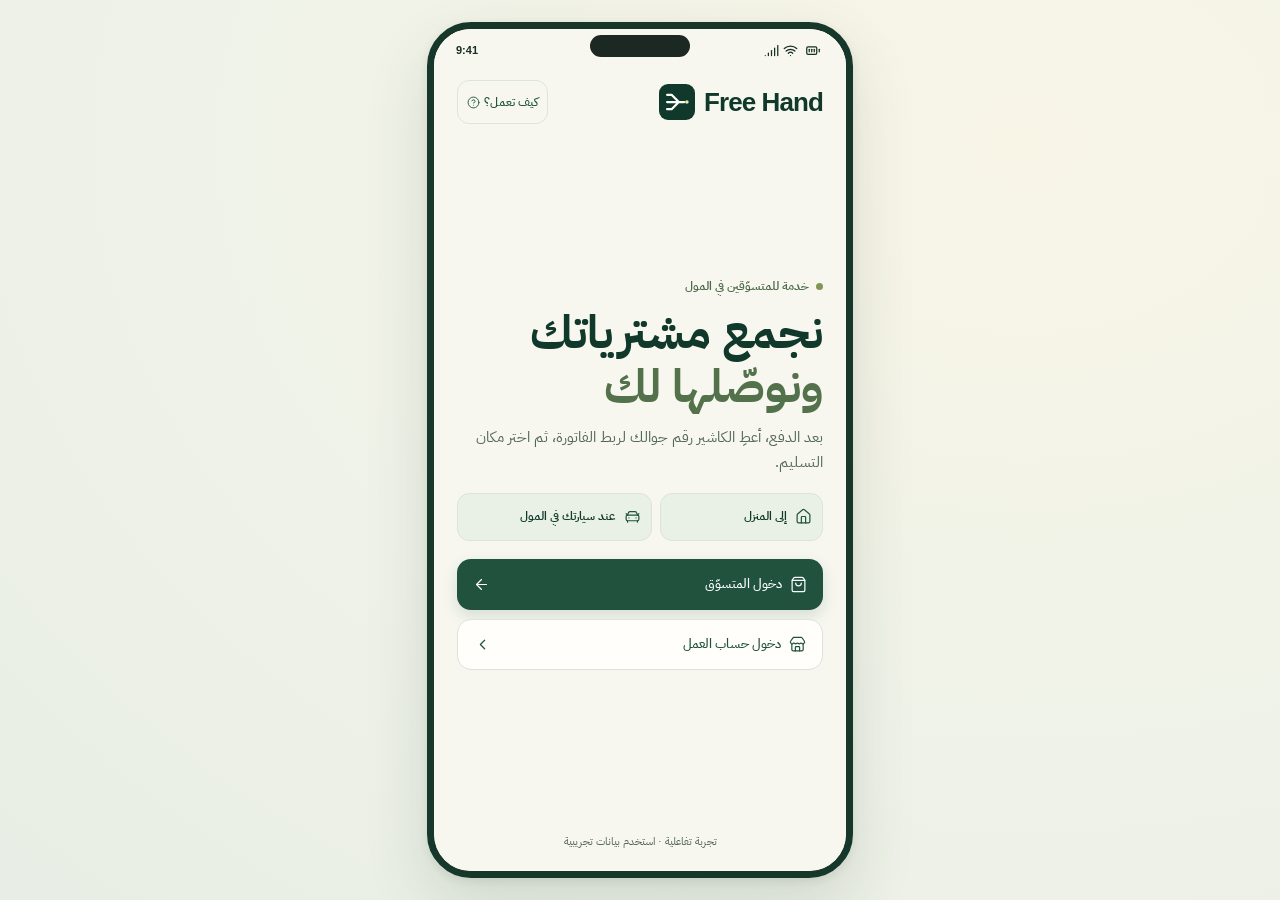
==== index.html @ fa1dd1f8 "Baseline: prototype as received" ====
<!doctype html>
<html lang="ar" dir="rtl">
<head>
<meta charset="utf-8"><meta name="viewport" content="width=device-width,initial-scale=1,viewport-fit=cover">
<meta name="theme-color" content="#123d30"><meta name="description" content="تسوّق من المتاجر المشاركة واجمع مشترياتك في طلب واحد إلى منزلك أو موقف سيارتك.">
<title>Free Hand | جمع وتوصيل مشتريات المول</title>
<link rel="icon" type="image/svg+xml" href="assets/free-hand-signature.svg">
<link rel="stylesheet" href="fonts.css"><link rel="stylesheet" href="app.css"><link rel="stylesheet" href="unified.css"><link rel="stylesheet" href="visit.css?v=original-phone-1">
<link rel="stylesheet" href="assets/leaflet.css"><link rel="stylesheet" href="location.css?v=original-phone-1"><link rel="stylesheet" href="saved-places.css?v=checkout"><link rel="stylesheet" href="design.css?v=clean"></head>
<body class="unified-app">
<div id="studio">
  <header class="studio-header"><a class="studio-brand" href="#" aria-label="Free Hand"><span class="brand-symbol"><i data-lucide="shopping-bag"></i></span><strong dir="ltr">freehand</strong></a><div class="studio-heading"><span class="studio-kicker">PRODUCT EXPERIENCE / 01</span><h1>تطبيق يبدأ معك، من أول خطوة.</h1></div><span class="studio-demo"><span></span> نموذج تفاعلي للعرض فقط</span><button id="map-toggle" class="studio-icon" aria-label="فتح خريطة الصفحات"><i data-lucide="panel-right"></i></button></header>
  <div class="studio-layout">
    <aside id="journey-panel"><div class="panel-title"><span>خريطة التجربة</span><span id="screen-count"></span></div><label class="studio-label" for="role-picker">الواجهة</label><select id="role-picker"><option value="customer">تطبيق العميل</option><option value="merchant">بوابة المتجر</option><option value="operations">تطبيق العمليات</option><option value="delivery">شريك التوصيل</option><option value="mall">إدارة المول</option><option value="admin">إدارة Free Hand</option></select><div id="screen-tree"></div><div class="panel-bottom"><button id="restart-demo"><i data-lucide="rotate-ccw"></i> إعادة الرحلة من البداية</button><p>البيانات والأسعار افتراضية. لا تُرسل رسائل أو تُحصّل مبالغ فعلية.</p></div></aside>
    <section class="prototype-stage" aria-label="معاينة التطبيق"><div class="stage-toolbar"><div class="view-switch"><button data-view="phone" aria-pressed="true"><i data-lucide="smartphone"></i> جوال</button><button data-view="web" aria-pressed="false"><i data-lucide="monitor"></i> شاشة واسعة</button></div><div class="stage-buttons"><button id="presentation-toggle" aria-label="توسيع العرض"><i data-lucide="maximize-2"></i></button><button id="stage-options" aria-label="خيارات العرض"><i data-lucide="sliders-horizontal"></i></button></div></div>
      <div id="device" data-view="phone"><div class="device-notch" aria-hidden="true"></div><div id="phone-app"><div id="system-bar"><span dir="ltr">9:41</span><div><i data-lucide="signal"></i><i data-lucide="wifi"></i><i data-lucide="battery-full"></i></div></div><div id="app-header"></div><main id="app-screen"></main><div id="app-cta"></div><nav id="app-nav" aria-label="تنقل التطبيق"></nav><div id="app-overlay" hidden></div><div id="app-toast" role="status" aria-live="polite" hidden></div></div></div>
      <div class="stage-caption"><span id="current-screen-label">شاشة الافتتاح</span><span id="current-screen-id" dir="ltr">LAUNCH</span></div>
    </section>
    <aside id="context-panel"><div class="context-title">مسار العرض</div><h2 id="context-heading">من فتح التطبيق<br>إلى أول طلب.</h2><p id="context-description">تجربة متصلة يمكنك استعراضها خطوة بخطوة، أو القفز لأي شاشة من خريطة الصفحات.</p><div class="context-actions"><button id="walkthrough-start"><i data-lucide="play"></i><span>ابدأ من فتح التطبيق</span><i data-lucide="arrow-left"></i></button><button id="sample-shopping"><i data-lucide="shopping-bag"></i><span>جرّب جلسة فيها مشتريات</span><i data-lucide="arrow-left"></i></button><button id="sample-order"><i data-lucide="route"></i><span>جرّب طلبًا قيد التنفيذ</span><i data-lucide="arrow-left"></i></button></div><div class="context-note"><i data-lucide="mouse-pointer-2"></i><p>الأزرار والحقول والقوائم قابلة للتجربة. أدوات التحكم هنا خارج واجهة التطبيق.</p></div><div class="demo-shortcuts"><span>للتجربة</span><p dir="ltr">0500000000</p><p>رمز التحقق والاستلام: <b dir="ltr">1234</b></p></div><label class="studio-label" for="scenario-picker">استعراض حالة</label><select id="scenario-picker"><option value="normal">الحالة المعتادة</option><option value="empty">مشتريات فارغة</option><option value="pending">فاتورة قيد التحقق</option><option value="payment-failed">فشل الدفع</option><option value="collecting">جارٍ الجمع</option><option value="ready">جاهز للاستلام</option><option value="delivered">تم التسليم</option></select><div id="branch-control" hidden><label class="studio-label" for="branch-picker">حساب الفرع في العرض</label><select id="branch-picker"><option value="linen">لين للأزياء</option><option value="step">خطوة للأحذية</option><option value="home">دار المنزل</option></select></div></aside>
  </div>
  <footer class="studio-footer"><span>FREE HAND / EXPERIENCE PROTOTYPE</span><span>تصميم تصوري · نوفمبر 2026</span></footer>
</div>
<script src="assets/lucide.min.js"></script><script src="app.js"></script><script src="customer.js"></script><script src="partners.js"></script><script src="enterprise.js"></script><script src="studio.js"></script><script src="unified.js"></script><script src="access.js?v=refined"></script><script src="journey.js"></script><script src="visit.js?v=demo-invoices"></script><script src="visit-work.js?v=checkout"></script><script src="mall-joining.js?v=mobile"></script><script src="assets/leaflet.js"></script><script src="address-location.js?v=saved-places-1"></script><script src="saved-places.js?v=checkout-2"></script>
<script src="design.js?v=payment"></script>
</body></html>
---- fonts.css ----
@font-face {
  font-family: 'IBM Plex Sans Arabic';
  font-style: normal;
  font-weight: 400;
  font-display: swap;
  src: url(assets/arabic-1.ttf) format('truetype');
}
@font-face {
  font-family: 'IBM Plex Sans Arabic';
  font-style: normal;
  font-weight: 500;
  font-display: swap;
  src: url(assets/arabic-2.ttf) format('truetype');
}
@font-face {
  font-family: 'IBM Plex Sans Arabic';
  font-style: normal;
  font-weight: 600;
  font-display: swap;
  src: url(assets/arabic-3.ttf) format('truetype');
}
@font-face {
  font-family: 'IBM Plex Sans Arabic';
  font-style: normal;
  font-weight: 700;
  font-display: swap;
  src: url(assets/arabic-4.ttf) format('truetype');
}
---- app.css ----
:root{color-scheme:light;--ink:#172e25;--green:#174b38;--deep:#103a2d;--lime:#deec99;--mint:#edf3ea;--paper:#fff;--canvas:#f7f7f2;--muted:#7a857d;--line:#e8ebe3;--red:#b04d45;--amber:#8c6b20;--shadow:0 26px 90px #152b2220;--font:"IBM Plex Sans Arabic","Segoe UI",Tahoma,sans-serif}
*{box-sizing:border-box}body{margin:0;background:#f0f2ec;color:var(--ink);font:14px/1.7 var(--font)}button,input,select,textarea{font:inherit}button,a,input,select,textarea{-webkit-tap-highlight-color:transparent}button{cursor:pointer}button:disabled{cursor:not-allowed;opacity:.42}button,a{touch-action:manipulation}button:focus-visible,a:focus-visible,input:focus-visible,select:focus-visible,textarea:focus-visible{outline:3px solid #98b57a;outline-offset:3px}button{border:0}a{color:inherit;text-decoration:none}svg{width:20px;height:20px;stroke-width:1.7;flex-shrink:0}h1,h2,h3,h4,p{margin:0}input,select,textarea{min-width:0;max-width:100%}[hidden]{display:none!important}
.studio-header{height:92px;display:flex;align-items:center;gap:30px;max-width:1580px;margin:auto;padding:0 36px;border-bottom:1px solid #dce3d7}.studio-brand{display:flex;align-items:center;gap:10px;direction:ltr}.studio-brand strong{font:700 25px/1 Arial,sans-serif;letter-spacing:-1px}.studio-brand strong>span{font-size:10px;vertical-align:top;margin-left:2px}.brand-symbol{display:flex;align-items:center;justify-content:center;width:35px;height:38px;border-radius:11px;background:var(--green);color:#fff}.brand-symbol svg{width:22px;height:22px}.studio-heading{border-right:1px solid #d1dbce;padding-right:25px}.studio-kicker{font:10px/1.4 Arial,sans-serif;letter-spacing:2px;color:#788576}.studio-heading h1{font-size:15px;font-weight:500;margin-top:5px}.studio-demo{margin-right:auto;font-size:11px;display:flex;align-items:center;gap:7px;color:#657361;white-space:nowrap}.studio-demo>span{width:6px;height:6px;background:#4d7d4d;border-radius:50%}.studio-icon{display:none;background:transparent;color:var(--ink)}
.studio-layout{max-width:1580px;margin:auto;display:grid;grid-template-columns:248px minmax(430px,1fr) 254px;gap:25px;padding:27px 34px 15px;align-items:start}.studio-layout>aside{min-width:0}.panel-title{display:flex;justify-content:space-between;font-size:14px;font-weight:600;margin-bottom:22px}.panel-title span+span{font-size:11px;color:#7b8979;font-weight:400}.studio-label{display:block;font-size:11px;color:#778472;margin:16px 0 7px}.studio-layout select{width:100%;background:#ffffffb3;border:1px solid #d7dfd2;min-height:43px;border-radius:11px;color:var(--ink);padding:9px 11px;font-size:12px}.tree-group{margin-top:20px}.tree-group h3{font-size:10px;font-weight:500;color:#87927e;margin:0 0 6px;padding:0 8px}.tree-group>button{width:100%;display:flex;align-items:center;text-align:right;gap:9px;min-height:35px;padding:7px 10px;background:transparent;color:#65745e;border-radius:8px;font-size:11px;margin-bottom:2px}.tree-group>button .tree-dot{width:5px;height:5px;background:#bdc9b6;border-radius:50%;flex-shrink:0}.tree-group>button[aria-current=page]{background:#fff;color:var(--green);box-shadow:0 2px 7px #1e3d1b06;font-weight:600}.tree-group>button[aria-current=page] .tree-dot{background:var(--green)}.tree-group>button>span:last-child{margin-right:auto;font:9px/1 Arial,sans-serif;direction:ltr;color:#9aa690}.panel-bottom{border-top:1px solid #dce3d7;padding-top:16px;margin-top:24px}.panel-bottom button{display:flex;gap:8px;align-items:center;color:var(--green);background:transparent;font-size:11px;padding:8px 0}.panel-bottom button svg{width:15px;height:15px}.panel-bottom p{font-size:10px;color:#88927f;line-height:1.9;margin-top:10px}
.tree-group{border-bottom:1px solid #dfe5d8;padding-bottom:11px;margin-top:13px}.tree-group summary{list-style:none;display:flex;align-items:center;justify-content:space-between;font-size:10px;font-weight:500;color:#819071;padding:5px 8px 10px;cursor:pointer}.tree-group summary::-webkit-details-marker{display:none}.tree-group summary svg{width:12px;height:12px;transition:transform .15s}.tree-group[open] summary svg{transform:rotate(180deg)}#screen-tree{max-height:calc(100dvh -370px);overflow-y:auto;scrollbar-width:thin;padding-left:6px}
.prototype-stage{min-width:0;display:flex;flex-direction:column;align-items:center;padding:0 10px 22px;position:sticky;top:16px}.stage-toolbar{display:flex;align-items:center;justify-content:space-between;width:min(430px,100%);gap:10px;margin-bottom:20px}.view-switch{display:flex;gap:3px;background:#e5eadd;padding:4px;border-radius:11px}.view-switch button{display:flex;align-items:center;gap:6px;background:transparent;border-radius:8px;padding:6px 11px;font-size:10px;color:#71826a;min-height:30px}.view-switch button[aria-pressed=true]{background:#fff;color:var(--green);box-shadow:0 1px 5px #17372108}.view-switch svg{width:14px;height:14px}.stage-buttons{display:flex;gap:5px}.stage-buttons button{background:transparent;color:#778572;width:30px;height:32px;display:flex;align-items:center;justify-content:center;border-radius:8px}.stage-buttons button:hover{background:#e4e9de}.stage-buttons svg{width:17px;height:17px}
#device{width:390px;height:824px;border:7px solid #1c2922;border-radius:46px;box-shadow:var(--shadow),inset 0 0 0 1px #5d665c;position:relative;background:var(--canvas);padding:0;overflow:hidden;flex-shrink:0;isolation:isolate}.device-notch{position:absolute;z-index:30;top:7px;left:50%;transform:translateX(-50%);width:105px;height:24px;background:#1c2922;border-radius:18px;pointer-events:none}#phone-app{height:100%;display:flex;flex-direction:column;position:relative;overflow:hidden;border-radius:37px;background:var(--canvas)}#system-bar{height:43px;min-height:43px;display:flex;align-items:center;justify-content:space-between;padding:8px 22px 0;direction:ltr;font:600 12px/1 Arial,sans-serif;background:var(--canvas);color:var(--ink);z-index:11}#system-bar>div{display:flex;align-items:center;gap:4px}#system-bar svg{width:15px;height:15px;stroke-width:2}#system-bar svg:last-child{width:22px}
#app-header{flex-shrink:0}#app-screen{flex:1;min-height:0;overflow-y:auto;overflow-x:hidden;overscroll-behavior:contain;scrollbar-width:none;position:relative}#app-screen::-webkit-scrollbar{display:none}#app-screen.animating{animation:screen-enter .2s ease-out}#app-cta{flex-shrink:0;padding:14px 21px 18px;background:var(--canvas);border-top:1px solid transparent}#app-cta:empty{display:none}#app-nav{flex-shrink:0;display:grid;grid-template-columns:repeat(var(--tabs,4),minmax(0,1fr));gap:0;background:var(--paper);border-top:1px solid var(--line);padding:8px 8px 15px;z-index:8}#app-nav:empty{display:none}#app-nav button{background:transparent;display:flex;flex-direction:column;align-items:center;gap:4px;font-size:9px;line-height:1.5;color:#8d978e;padding:6px 2px;min-height:46px;position:relative}#app-nav svg{width:21px;height:21px}#app-nav button[aria-current=page]{color:var(--green);font-weight:600}#app-nav button[aria-current=page]:before{content:"";width:29px;height:3px;position:absolute;top:-8px;background:var(--green);border-radius:0 0 4px 4px}
.stage-caption{width:min(390px,100%);display:flex;justify-content:space-between;color:#7a8870;font-size:10px;margin-top:17px;gap:12px}.stage-caption span:last-child{font:9px/1.6 Arial,sans-serif;letter-spacing:1px;color:#96a18b}.context-title{font-size:10px;color:#7f8d74;letter-spacing:.5px;margin:8px 0 14px}.context-title:before{content:"";display:inline-block;width:6px;height:6px;border-radius:50%;background:#95aa70;margin-left:7px}#context-panel h2{font-size:27px;line-height:1.7;font-weight:500;letter-spacing:-.5px}#context-panel>p{font-size:11px;color:#7d8875;line-height:2.1;margin-top:12px}.context-actions{display:flex;flex-direction:column;gap:8px;margin-top:27px}.context-actions button{background:#fff;border:1px solid #e1e6da;border-radius:12px;display:flex;align-items:center;gap:10px;text-align:right;padding:13px 12px;color:#4f6546;font-size:11px;min-height:50px}.context-actions svg{width:15px;height:15px}.context-actions span{flex:1}.context-actions svg:last-child{width:13px}.context-note{display:flex;gap:10px;color:#88957c;margin-top:24px;font-size:10px;line-height:1.9}.context-note svg{width:16px;height:16px;margin-top:3px}.demo-shortcuts{border-top:1px solid #dce3d7;border-bottom:1px solid #dce3d7;padding:16px 0;margin-top:21px;color:#87917e;font-size:10px}.demo-shortcuts>span{display:block;margin-bottom:5px}.demo-shortcuts>p[dir=ltr]{text-align:right;color:#5b6e50;letter-spacing:1px;font:12px/1.8 Arial,sans-serif}.demo-shortcuts b{font-weight:500;color:#5b6e50}.studio-footer{max-width:1580px;margin:8px auto 0;padding:15px 36px 22px;display:flex;justify-content:space-between;border-top:1px solid #dce3d7;color:#8b967f;font-size:9px}.studio-footer>span:first-child{font:9px/1.7 Arial,sans-serif;letter-spacing:2px}
/* App foundations */
.a-pad{padding:18px 21px 25px}.a-stack{display:flex;flex-direction:column;gap:15px}.a-row{display:flex;align-items:center;justify-content:space-between;gap:10px;flex-wrap:wrap}.a-inline{display:flex;align-items:center;gap:10px;min-width:0}.a-grow{flex:1;min-width:0}.a-muted{color:var(--muted);font-size:11px;line-height:1.9}.a-small{font-size:11px}.a-code{display:inline-block;direction:ltr;font:11px/1.8 Arial,sans-serif;letter-spacing:.5px;color:var(--muted)}.a-title{font-size:24px;line-height:1.6;font-weight:600;letter-spacing:-.6px}.a-sub{font-size:11px;line-height:2;color:var(--muted);margin-top:7px}.a-section{font-size:14px;font-weight:600;line-height:1.7}.a-sectionrow{display:flex;justify-content:space-between;align-items:center;gap:8px;margin:5px 0 12px}.a-link{background:transparent;color:var(--green);font-size:10px;font-weight:500;display:inline-flex;align-items:center;gap:4px;padding:5px 0}.a-link svg{width:13px;height:13px}.a-button{display:flex;justify-content:center;align-items:center;gap:8px;min-height:49px;border-radius:14px;padding:12px 16px;background:var(--green);color:#fff;font-size:12px;font-weight:500;width:100%;transition:background .15s}.a-button:hover:not(:disabled){background:#0f3b2a}.a-button.secondary{background:var(--paper);color:var(--green);border:1px solid #dce4d7}.a-button.ghost{background:transparent;color:var(--green);min-height:37px;padding:8px}.a-button.lime{background:var(--lime);color:var(--deep)}.a-button.dark{background:#18251e}.a-button.small{min-height:36px;padding:7px 12px;width:auto;font-size:10px;border-radius:9px}.a-button svg{width:17px;height:17px}.a-iconbtn{width:36px;height:36px;border-radius:11px;display:inline-flex;justify-content:center;align-items:center;background:var(--paper);border:1px solid var(--line);color:var(--ink);flex-shrink:0}.a-iconbtn svg{width:17px;height:17px}.a-iconbtn.clear{background:transparent;border-color:transparent}.a-pagehead{height:62px;padding:10px 17px;display:flex;align-items:center;justify-content:space-between;gap:10px;background:var(--canvas)}.a-pagehead h1{font-size:14px;font-weight:600}.a-pagehead>.a-spacer{width:36px}.a-card{background:var(--paper);border:1px solid var(--line);border-radius:17px;padding:16px;min-width:0}.a-card.soft{background:var(--mint);border-color:transparent}.a-card.dark{background:var(--deep);color:#fff;border-color:var(--deep)}.a-tag{font-size:9px;color:#4c7052;background:#edf4e9;border-radius:6px;display:inline-flex;align-items:center;gap:4px;padding:3px 7px;line-height:1.7}.a-tag.warn{background:#f7efdc;color:var(--amber)}.a-tag.red{background:#f9ebe8;color:var(--red)}.a-tag.neutral{background:#f0f2ed;color:#7a8575}.a-tag:before{content:"";width:4px;height:4px;background:currentColor;border-radius:50%;flex-shrink:0}.a-rule{height:1px;background:var(--line);border:0;margin:13px 0}.a-grid2{display:grid;grid-template-columns:repeat(2,minmax(0,1fr));gap:10px}.a-grid3{display:grid;grid-template-columns:repeat(3,minmax(0,1fr));gap:9px}.a-note{font-size:10px;line-height:1.9;background:var(--mint);color:#527047;display:flex;gap:8px;align-items:flex-start;border-radius:11px;padding:11px 12px}.a-note svg{width:15px;height:15px;margin-top:3px}.a-note.warn{color:var(--amber);background:#f8f1e2}.a-note.error{color:var(--red);background:#fbefec}.a-empty{text-align:center;padding:31px 15px;display:flex;flex-direction:column;align-items:center;gap:11px}.a-empty .empty-art{width:91px;height:91px;border-radius:32px;background:#eaf0e4;display:flex;align-items:center;justify-content:center;transform:rotate(-6deg);margin:9px 0 12px}.empty-art svg{width:39px;height:39px;color:#527348;transform:rotate(6deg);stroke-width:1.3}.a-empty h2{font-size:17px;font-weight:500}.a-empty p{font-size:11px;line-height:2;color:var(--muted);max-width:245px}.a-avatar{display:flex;align-items:center;justify-content:center;width:37px;height:37px;border-radius:13px;background:#e6ecde;color:#47613c;font-size:13px;flex-shrink:0}.store-logo{display:flex;align-items:center;justify-content:center;width:40px;height:42px;border-radius:12px;background:#f1ece4;color:#5f584b;flex-shrink:0;font-size:18px;font-weight:500}.store-logo.step{background:#e9eeed;color:#4a6864}.store-logo.home{background:#efe8e2;color:#8c6e59}.a-itemrow{display:flex;align-items:center;gap:11px;padding:13px 0;border-top:1px solid var(--line)}.a-itemrow:first-child{padding-top:0;border-top:0}.a-itemrow:last-child{padding-bottom:0}.a-itemrow h3{font-size:12px;font-weight:500}.a-chevron{width:14px;height:14px;color:#a2ab9c;flex-shrink:0}.a-form{display:flex;flex-direction:column;gap:16px}.a-field{display:flex;flex-direction:column;gap:7px;font-size:11px;color:#596952}.a-field input,.a-field select,.a-field textarea{background:var(--paper);border:1px solid #dfe5d9;border-radius:12px;min-height:49px;width:100%;padding:11px 13px;color:var(--ink);font-size:13px}.a-field input::placeholder,.a-field textarea::placeholder{color:#a3ab9c}.a-field textarea{resize:vertical;min-height:100px;line-height:1.9}.a-field input:focus,.a-field select:focus,.a-field textarea:focus{border-color:#829775;outline:0;box-shadow:0 0 0 3px #dfe9d64d}.a-phonefield{display:flex;align-items:center;gap:12px;direction:ltr;background:#fff;border:1px solid #dfe5d9;border-radius:12px;padding:0 13px}.a-phonefield input{border:0;padding-inline:0;box-shadow:none!important;font:15px/1.7 Arial,sans-serif;letter-spacing:1px}.a-phonefield span{font:12px/1 Arial,sans-serif;color:#62755c;white-space:nowrap}.a-phonefield b{font-size:18px;font-weight:400}.a-phonefield:focus-within{border-color:#829775;box-shadow:0 0 0 3px #dfe9d64d}.a-check{display:flex;align-items:flex-start;gap:9px;font-size:10px;color:#78846e;line-height:1.9}.a-check input{width:17px;height:17px;accent-color:var(--green);flex-shrink:0;margin:2px 0 0}.a-error{color:var(--red);background:#faefec;font-size:10px;padding:9px 12px;border-radius:9px;margin-bottom:12px}.a-metric small{font-size:10px;color:#829078;display:block}.a-metric strong{font-size:22px;font-weight:600;line-height:1.5;display:block;margin:3px 0}.a-metric span{font-size:9px;color:#9aa490}.a-listbutton{width:100%;display:flex;align-items:center;gap:11px;background:#fff;color:var(--ink);padding:15px 0;text-align:right;border-bottom:1px solid var(--line)}.a-listbutton:last-child{border-bottom:0}.a-listbutton .a-grow{font-size:12px}.a-listbutton>svg:first-child{width:18px;height:18px;color:#708367}
/* First-open experience */
.app-splash #system-bar{background:var(--deep);color:#fff}.app-splash #phone-app{background:var(--deep)}.app-splash #app-screen{background:var(--deep);color:#fff}.splash{height:100%;min-height:420px;display:flex;flex-direction:column;align-items:center;justify-content:center;padding:40px 25px;position:relative;overflow:hidden}.splash-mark{width:88px;height:96px;border-radius:28px;background:var(--lime);color:var(--deep);display:flex;justify-content:center;align-items:center;box-shadow:0 20px 45px #00000012;transform:rotate(-8deg);margin-bottom:26px}.splash-mark svg{width:46px;height:46px;stroke-width:1.45;transform:rotate(8deg)}.splash h1{font:700 43px/1.2 Arial,sans-serif;letter-spacing:-2px}.splash p{font-size:14px;color:#c2d1ba;margin-top:12px;letter-spacing:1px}.splash-bottom{position:absolute;bottom:28px;display:flex;flex-direction:column;align-items:center;gap:15px}.splash-bottom small{font-size:9px;color:#8fa58c}.splash-bottom button{background:#ffffff0d;border:1px solid #ffffff20;color:#e2ebd7;padding:9px 20px;border-radius:30px;font-size:10px}.splash-dots{display:flex;gap:5px}.splash-dots span{width:4px;height:4px;background:#b8cc9f;border-radius:50%;animation:dot 1.2s infinite}.splash-dots span:nth-child(2){animation-delay:.2s}.splash-dots span:nth-child(3){animation-delay:.4s}
.onboarding{display:flex;flex-direction:column;min-height:100%;padding:12px 22px 15px}.onboard-top{display:flex;align-items:center;justify-content:space-between;margin-bottom:10px}.mini-brand{font:700 20px/1 Arial,sans-serif;letter-spacing:-.7px;direction:ltr}.mini-brand span{color:#74934b}.onboard-top button{background:transparent;font-size:10px;color:#86917d;padding:8px}.onboard-art{height:315px;min-height:260px;flex:1;max-height:350px;position:relative;margin:0 -6px 15px;border-radius:125px 125px 23px 23px;overflow:hidden;background:#eee9dc}.onboard-art img{width:100%;height:100%;object-fit:cover;object-position:center;display:block}.onboard-art:after{content:"";position:absolute;inset:0;background:linear-gradient(0deg,#132d1420,transparent 45%)}.onboard-float{position:absolute;z-index:1;background:#fffffff2;border-radius:12px;padding:9px 12px;box-shadow:0 10px 30px #172e2510;display:flex;gap:7px;align-items:center;font-size:10px;color:#4b6341;bottom:27px;right:15px}.onboard-float svg{width:17px;height:17px}.onboard-float.second{right:auto;left:12px;bottom:79px;background:var(--green);color:#fff;transform:rotate(-4deg)}.onboard-copy{padding:3px 2px}.onboard-copy small{font-size:9px;letter-spacing:1px;color:#84916f}.onboard-copy h1{font-size:29px;font-weight:600;line-height:1.55;letter-spacing:-.7px;margin:8px 0}.onboard-copy p{font-size:11px;line-height:2;color:#839077;max-width:286px}.onboard-dots{display:flex;justify-content:center;gap:5px;margin:18px 0 3px;direction:ltr}.onboard-dots span{height:4px;width:5px;border-radius:4px;background:#dce3d1}.onboard-dots span.active{width:21px;background:var(--green)}.auth-art{width:62px;height:65px;border-radius:21px;background:#e5edda;color:var(--green);display:flex;align-items:center;justify-content:center;margin:8px 0 22px}.auth-art svg{width:29px;height:29px;stroke-width:1.4}.auth-lead{margin-bottom:27px}.auth-legal{font-size:9px;text-align:center;color:#9aa28f;line-height:2;margin-top:20px}.otp-display{font:22px/1.5 Arial,sans-serif!important;letter-spacing:16px;text-align:center;direction:ltr;padding-right:0!important}.auth-resend{display:flex;justify-content:space-between;font-size:10px;color:#8a967f;margin-top:13px}.auth-resend button{background:transparent;color:var(--green);font-size:10px}
/* Home / sessions */
.home-head{padding:13px 21px;display:flex;justify-content:space-between;align-items:center;gap:10px}.location-button{display:flex;align-items:center;gap:6px;background:transparent;text-align:right;color:var(--ink);padding:0}.location-button svg:first-child{width:16px;height:16px;color:#729061}.location-button small{display:block;color:#9aa48e;font-size:9px}.location-button strong{font-size:11px;font-weight:500}.location-button svg:last-child{width:11px;height:11px;color:#7a8c6b}.home-actions{display:flex;gap:8px;align-items:center}.home-hello{font-size:22px;font-weight:500;letter-spacing:-.5px}.home-intro{font-size:11px;color:#8e9983;margin-top:4px}.session-card{background:var(--deep);border-radius:20px;padding:21px;color:#fff;position:relative;overflow:hidden}.session-card>.a-row{align-items:flex-start}.session-card small{font-size:9px;color:#b5c6a5}.session-card h2{font-size:22px;line-height:1.6;font-weight:500;letter-spacing:-.5px;margin:8px 0}.session-card .session-bag{position:absolute;left:-3px;bottom:18px;width:97px;height:114px;background:#ffffff09;border:1px solid #ffffff12;border-radius:45px 45px 18px 18px;transform:rotate(-10deg);display:flex;align-items:center;justify-content:center}.session-bag svg{width:50px;height:50px;stroke-width:1.25;color:#d4e3a0}.session-card .a-button{width:auto;min-height:36px;font-size:10px;border-radius:10px;margin-top:16px;padding:8px 12px}.session-card .a-tag{background:#ffffff12;color:#dbe9c3;position:relative;z-index:1}.quick-actions{display:grid;grid-template-columns:repeat(3,minmax(0,1fr));gap:10px}.quick-actions button{background:transparent;display:flex;flex-direction:column;gap:8px;align-items:center;color:#6d7d61;font-size:10px;padding:4px}.quick-actions .quick-icon{width:46px;height:46px;border:1px solid #e3e9dc;border-radius:15px;background:#fff;display:flex;align-items:center;justify-content:center;color:#45683d}.quick-icon svg{width:21px;height:21px}.session-count{font-size:10px;background:#e9efdf;color:#64814d;border-radius:7px;padding:2px 7px}.mall-banner{height:128px;background:#e9ebdf;border-radius:14px;position:relative;overflow:hidden;display:flex;align-items:end;padding:17px;color:#294f34;background-image:linear-gradient(0deg,#153b25ad,#12291a00),url('assets/onboarding-shopping.png');background-size:cover;background-position:center 37%}.mall-banner h2{color:#fff;font-size:20px;font-weight:500}.mall-card{padding:0;overflow:hidden}.mall-card .mall-banner{border-radius:0;height:135px}.mall-card .mall-info{padding:15px}.mall-card button{border:0;text-align:right;background:transparent;display:block;width:100%;padding:0}.mall-info h3{font-size:13px;font-weight:500}.session-code{padding:22px;text-align:center;background:#fff;border:1px solid var(--line);border-radius:20px}.session-code .qr-box{margin:0 auto 14px;width:152px;height:152px;border:1px solid #dfe6d6;border-radius:16px;padding:14px;display:flex;align-items:center;justify-content:center}.qr-box img{width:100%;height:100%;image-rendering:pixelated}.session-code h2{font:600 22px/1.5 Arial,sans-serif;letter-spacing:2px}.session-code p{font-size:10px;color:#91a082;line-height:1.9;margin-top:9px}.bag-check{display:flex;gap:9px;align-items:center;padding:12px 0;border-top:1px solid var(--line)}.bag-check:first-child{border:0;padding-top:0}.bag-check:last-child{padding-bottom:0}.bag-check input{width:17px;height:17px;accent-color:var(--green);margin:0;flex-shrink:0}.bag-check h3{font-size:11px;font-weight:500}.bag-check p{font-size:9px;color:#92a087;margin-top:3px}.bag-mini-icon{width:32px;height:35px;background:#f3f4ed;border-radius:9px;display:flex;align-items:center;justify-content:center;color:#82916e;flex-shrink:0}.bag-mini-icon svg{width:17px;height:17px}.store-head{display:flex;align-items:center;gap:10px;margin-bottom:14px}.store-head h2{font-size:13px;font-weight:500}.store-head p{font-size:9px;color:#9aa58e;margin-top:2px}.store-head .a-link{margin-right:auto}.cta-total{display:flex;align-items:center;justify-content:space-between;margin-bottom:12px;font-size:10px;color:#8b9780}.cta-total strong{font-size:14px;color:var(--ink);font-weight:500}.checkout-steps{display:flex;align-items:center;gap:5px;padding:0 21px 10px}.checkout-steps span{height:3px;flex:1;border-radius:3px;background:#e3e8db}.checkout-steps span.on{background:var(--green)}.destination-card{display:flex;align-items:center;gap:12px;width:100%;text-align:right;background:#fff;border:1px solid #e1e6d8;border-radius:15px;padding:16px;color:var(--ink)}.destination-card[aria-pressed=true]{border-color:#577b42;background:#f1f5e9;box-shadow:0 0 0 1px #577b4220}.destination-card .destination-icon{width:41px;height:44px;background:#f1f4eb;border-radius:12px;display:flex;align-items:center;justify-content:center;color:#5c7c48}.destination-card h3{font-size:12px;font-weight:500}.destination-card p{font-size:10px;color:#95a085;margin-top:4px}.a-radio{width:16px;height:16px;border:1px solid #cbd7bf;border-radius:50%;margin-right:auto;display:flex;align-items:center;justify-content:center}.destination-card[aria-pressed=true] .a-radio{border:5px solid var(--green)}.price-line{display:flex;justify-content:space-between;gap:10px;font-size:11px;padding:5px 0;color:#7d8d6c}.price-line.total{font-size:13px;color:var(--ink);font-weight:600;margin-top:7px;border-top:1px solid var(--line);padding-top:13px}.payment-choice{width:100%;display:flex;align-items:center;gap:10px;text-align:right;background:#fff;border:1px solid var(--line);padding:15px;border-radius:13px;color:var(--ink)}.payment-choice[aria-pressed=true]{border-color:#719157;background:#f4f7ee}.pay-logo{height:25px;min-width:45px;padding:4px 6px;border:1px solid #e3e6dc;border-radius:5px;display:flex;justify-content:center;align-items:center;font:600 10px/1 Arial,sans-serif;background:#fff;color:#183322}.pay-logo.mada{color:#087661}.payment-choice p{font-size:10px;color:#9aa58e}.success-screen{text-align:center;padding:25px 22px}.success-icon{display:flex;align-items:center;justify-content:center;width:91px;height:91px;border-radius:32px;background:#e6efdc;margin:12px auto 23px;transform:rotate(-7deg)}.success-icon svg{width:39px;height:39px;stroke-width:1.5;color:#426b31;transform:rotate(7deg)}.success-screen h1{font-size:24px;font-weight:500}.success-screen>p{font-size:11px;color:#8d9c7c;line-height:2;margin:10px auto 25px;max-width:270px}.success-summary{margin-top:25px;text-align:right}.order-card-title{font-size:11px;font-weight:600}.tracking-hero{background:var(--deep);color:#fff;border-radius:18px;padding:20px}.tracking-hero small{font-size:9px;color:#bdcfa8}.tracking-hero h2{font-size:21px;font-weight:500;line-height:1.6;margin:7px 0}.tracking-hero p{font-size:10px;color:#b9caa4;line-height:1.9}.tracking-time{display:flex;align-items:baseline;gap:5px;margin-top:13px}.tracking-time strong{font:500 25px/1.5 Arial,sans-serif;direction:ltr}.tracking-time span{font-size:10px;color:#bdcda9}.a-timeline{display:flex;flex-direction:column}.timeline-item{display:flex;gap:12px;position:relative;padding-bottom:22px;color:#a0aa95}.timeline-item:last-child{padding-bottom:0}.timeline-item:not(:last-child):before{content:"";position:absolute;right:12px;top:28px;height:calc(100% - 31px);width:1px;background:#dce5d0}.timeline-item.done:not(:last-child):before{background:#78965b}.timeline-dot{width:25px;height:25px;border:1px solid #dce4d2;border-radius:50%;display:flex;align-items:center;justify-content:center;background:#fff;flex-shrink:0;color:#9caa8e}.timeline-dot svg{width:13px;height:13px}.timeline-item.done{color:#3b5c2e}.timeline-item.done .timeline-dot{background:#e8f0de;border-color:#d7e3c7;color:#436b30}.timeline-item.current .timeline-dot{background:var(--green);border-color:var(--green);color:#fff;box-shadow:0 0 0 4px #e9f0e1}.timeline-item h3{font-size:11px;font-weight:500;line-height:1.7}.timeline-item p{font-size:9px;color:#98a58b;line-height:1.9;margin-top:4px}.delivery-code{display:flex;justify-content:space-between;align-items:center;background:#f0f5e8;border-radius:12px;padding:14px 16px;margin-top:10px}.delivery-code strong{font:500 24px/1.5 Arial,sans-serif;letter-spacing:5px;color:#406331}.delivery-code span{font-size:10px;color:#839571}.order-tabs{display:flex;border-bottom:1px solid var(--line);gap:25px;padding:0 21px}.order-tabs button{background:transparent;color:#9aa58f;font-size:11px;padding:10px 2px 13px;border-bottom:2px solid transparent}.order-tabs button[aria-pressed=true]{color:var(--green);border-color:var(--green)}.a-stars{display:flex;justify-content:center;gap:10px;direction:ltr;margin:23px 0}.a-stars button{padding:3px;background:transparent;color:#ccd5bf}.a-stars svg{width:29px;height:29px;stroke-width:1.3}.a-stars button.selected{color:#b99748}.a-stars button.selected svg{fill:#d8bd66;stroke:#b99748}
#phone-app .a-field input:not(.otp-display),#phone-app .a-field select,#phone-app .a-field textarea{font-size:16px}#phone-app .a-button{font-size:13px}#phone-app .a-button.small{font-size:11px}#app-nav button{font-size:10px}
/* Operations and management */
.task-banner{display:flex;justify-content:space-between;gap:10px;align-items:center;padding:12px 14px;background:#eaf1e1;border-radius:12px;color:#5a7747;font-size:10px}.task-title{font-size:19px;font-weight:500}.table-row{display:grid;grid-template-columns:1.4fr .7fr 1fr;gap:8px;font-size:10px;padding:12px 0;align-items:center;border-top:1px solid var(--line)}.table-row:first-child{border-top:0;padding-top:0}.table-row:last-child{padding-bottom:0}.storage-grid{display:grid;grid-template-columns:repeat(3,minmax(0,1fr));gap:8px}.storage-grid>div{padding:16px 5px;text-align:center;border:1px solid #e4eadb;border-radius:12px;background:#f8faf4}.storage-grid>div.occupied{background:#eaf1df;border-color:#d6e3c5}.storage-grid h3{font:600 14px/1.7 Arial,sans-serif;color:#557341}.storage-grid p{font-size:9px;color:#9aa88b;margin-top:5px}.metric-strip{display:grid;grid-template-columns:repeat(3,minmax(0,1fr));gap:9px}.metric-strip .a-card{padding:12px}.a-chat{display:flex;flex-direction:column;gap:12px}.chat-bubble{font-size:11px;line-height:2;background:#fff;padding:13px;border:1px solid var(--line);border-radius:14px 14px 3px 14px;max-width:90%;align-self:flex-start}.chat-bubble.me{background:#e9f0df;border-color:transparent;border-radius:14px 14px 14px 3px;align-self:flex-end}.chat-time{font-size:8px;color:#9baa8b;margin-top:3px;display:block}.attachment{border:1px dashed #cbd9bd;border-radius:12px;padding:15px;display:flex;align-items:center;justify-content:center;gap:8px;color:#799363;font-size:10px;background:#f8faf4}.attachment svg{width:17px;height:17px}.chip-row{display:flex;gap:6px;flex-wrap:wrap}.chip-row button{background:#fff;border:1px solid #e1e7d8;border-radius:8px;padding:6px 9px;color:#8b9a7c;font-size:9px}.chip-row button[aria-pressed=true]{background:#eaf0e0;color:#476e32;border-color:#b5c99f}.badge-icon{width:36px;height:36px;border-radius:12px;background:#edf3e5;color:#557a3d;display:flex;align-items:center;justify-content:center;flex-shrink:0}.badge-icon svg{width:18px;height:18px}
/* Sheets and feedback */
#app-overlay{position:absolute;inset:0;background:#13251970;z-index:25;display:flex;align-items:flex-end;backdrop-filter:blur(3px)}.a-sheet{width:100%;max-height:88%;overflow-y:auto;border-radius:25px 25px 0 0;background:var(--canvas);padding:10px 21px 23px;box-shadow:0 -12px 60px #001c1520;animation:sheet-enter .2s ease-out}.sheet-handle{width:32px;height:4px;background:#d1dac8;border-radius:4px;margin:0 auto 19px}.a-sheet h2{font-size:18px;font-weight:500;margin-bottom:9px}.a-sheet>p{font-size:11px;color:#87987a;line-height:2}.sheet-actions{display:flex;flex-direction:column;gap:9px;margin-top:21px}#app-toast{position:absolute;z-index:50;bottom:90px;left:17px;right:17px;background:#1b3529;color:#fff;border-radius:12px;padding:13px 15px;font-size:10px;line-height:1.9;box-shadow:0 8px 20px #15382020;text-align:center}#app-toast.error{background:#7c413a}.admin-web #device[data-view=web]{width:100%;max-width:900px;height:820px;border:1px solid #d5decf;border-radius:18px;box-shadow:0 12px 50px #14382310}.admin-web #device[data-view=web] .device-notch,.admin-web #device[data-view=web] #system-bar{display:none}.admin-web #device[data-view=web] #phone-app{border-radius:17px}.admin-web #device[data-view=web] .a-pad{padding:25px 30px}.admin-web #device[data-view=web] .a-stack.web-grid{display:grid;grid-template-columns:repeat(2,minmax(0,1fr))}.admin-web #device[data-view=web] .metric-strip{grid-template-columns:repeat(3,minmax(0,1fr))}.admin-web #device[data-view=web] #app-nav button{flex-direction:row;justify-content:center;gap:10px}.presentation .studio-layout{display:flex;justify-content:center}.presentation .studio-layout>aside{display:none}.presentation .prototype-stage{width:100%;max-width:1080px}.presentation .studio-heading,.presentation .studio-demo,.presentation .studio-footer{display:none}.presentation .studio-header{height:72px}.presentation .prototype-stage{position:static}.presentation .stage-toolbar{width:min(430px,100%)}
.present-exit{display:none;background:#fff;border:1px solid #dce3d7;border-radius:9px;padding:7px 12px;font-size:10px;color:var(--green);align-items:center;gap:7px;margin-right:auto}.present-exit svg{width:14px;height:14px}.presentation .present-exit{display:inline-flex}body.options-open #context-panel{display:block;position:fixed;top:92px;left:18px;bottom:20px;width:280px;background:#f1f3ed;border:1px solid #dce3d7;border-radius:18px;padding:22px;z-index:90;overflow-y:auto;box-shadow:0 10px 60px #142c2325}
@keyframes screen-enter{from{opacity:.45;transform:translateX(-7px)}to{opacity:1;transform:translateX(0)}}@keyframes sheet-enter{from{transform:translateY(25px);opacity:.6}to{transform:translateY(0);opacity:1}}@keyframes dot{0%,70%,100%{opacity:.3;transform:translateY(0)}35%{opacity:1;transform:translateY(-3px)}}
@media(min-width:1450px){#device{height:852px;width:402px}.studio-layout{grid-template-columns:265px minmax(430px,1fr) 280px;gap:38px;padding-inline:40px}#journey-panel{padding-top:6px}#context-panel{padding-top:3px}}
@media(max-width:1190px){.studio-layout{grid-template-columns:220px minmax(390px,1fr);gap:20px;padding:24px}#context-panel{display:none}.studio-heading{display:none}.studio-header{padding-inline:25px}.prototype-stage{padding-inline:0}.studio-demo{margin-right:auto}}
@media(max-width:720px){.studio-layout{display:block;padding:14px 10px}.studio-header{height:65px;padding:0 17px;gap:12px}.studio-brand strong{font-size:21px}.brand-symbol{width:29px;height:33px;border-radius:9px}.brand-symbol svg{width:18px;height:18px}.studio-demo{font-size:9px}.studio-icon{display:flex;align-items:center;justify-content:center;width:30px;height:34px;margin-right:4px}#journey-panel{display:none;position:fixed;top:65px;right:0;bottom:0;background:#f0f2ec;width:min(310px,90vw);padding:24px;z-index:80;overflow-y:auto;box-shadow:-20px 0 70px #142b2825;border-left:1px solid #dce3d7}#journey-panel.open{display:block}.prototype-stage{position:static}.stage-toolbar{margin-bottom:14px}.studio-footer{padding:12px 18px}.studio-footer span+span{display:none}#device{width:min(390px,100%);height:810px}.stage-caption{padding:0 6px}.presentation .studio-header{height:60px}.presentation .studio-layout{padding:0}.presentation .stage-toolbar,.presentation .stage-caption{display:none}.presentation #device{width:100%;height:calc(100dvh - 60px);border:0;border-radius:0;box-shadow:none}.presentation #phone-app{border-radius:0}.presentation .device-notch{display:none}.presentation #system-bar{display:none}.presentation .prototype-stage{padding-bottom:0}}
@media(max-width:390px){.studio-demo{font-size:8px}#device{border-width:5px;border-radius:39px;height:780px}#phone-app{border-radius:33px}.a-pad{padding-inline:17px}.a-pagehead{padding-inline:13px}.onboarding{padding-inline:19px}.onboard-copy h1{font-size:27px}.onboard-art{height:285px;min-height:235px}.onboard-copy p{font-size:10px}.a-title{font-size:22px}.a-card{padding:14px}.metric-strip{gap:6px}.a-metric strong{font-size:20px}.a-metric small{font-size:9px}.studio-header{padding-inline:12px;gap:9px}.studio-brand strong{font-size:19px}.studio-demo>span{display:none}}
@media(prefers-reduced-motion:reduce){*{scroll-behavior:auto!important;animation:none!important;transition:none!important}}
/* Business journeys retain the same material, typography and mobile scale. */
.business-hero{padding:22px 22px 24px;border-radius:20px;background:var(--deep);color:#fff;position:relative;overflow:hidden}.business-hero:after{content:"";position:absolute;width:150px;height:150px;left:-55px;bottom:-75px;border:28px solid #deec9914;border-radius:50%;pointer-events:none}.business-hero small{font:10px/1.6 Arial,sans-serif;letter-spacing:1.8px;color:#c5d9b6}.business-hero .a-row>span{display:flex;width:37px;height:37px;border:1px solid #d3e4c830;border-radius:12px;align-items:center;justify-content:center;color:var(--lime)}.business-hero h2{font-size:27px;font-weight:500;line-height:1.55;letter-spacing:-.4px;margin:16px 0 9px;overflow-wrap:anywhere}.business-hero p{font-size:11px;color:#c8d9c4;line-height:2;max-width:95%}.business-trail{display:flex;justify-content:space-between;position:relative;padding:0 0 13px;gap:7px;border-bottom:1px solid var(--line)}.business-trail>div{display:flex;align-items:center;gap:5px;min-width:0;color:#a0aa98}.business-trail span{width:21px;height:21px;border:1px solid #d9e1d3;border-radius:50%;font:10px/1 Arial,sans-serif;display:flex;align-items:center;justify-content:center;flex-shrink:0}.business-trail small{font-size:9px}.business-trail .done{color:var(--green)}.business-trail .done span{background:var(--green);border-color:var(--green);color:#fff}.business-trail svg{width:12px;height:12px}.business-list{margin:14px 0 0;padding-right:17px;color:#7a8871;font-size:11px;line-height:2.1}.business-list li+li{margin-top:8px}.document-upload{position:relative;display:flex;align-items:center;gap:12px;padding:18px;background:#f0f5e9;border:1px dashed #b6caa4;border-radius:13px;overflow:hidden;cursor:pointer}.document-upload>span{min-width:0}.document-upload strong{display:block;font-size:11px;font-weight:500}.document-upload small{display:block;font-size:9px;color:#819174;overflow-wrap:anywhere}.document-upload svg{width:22px;height:22px;color:var(--green)}.document-upload input{position:absolute;inset:0;opacity:0;cursor:pointer;width:100%;height:100%}.demo-url{padding:12px;background:#f0f4eb;border-radius:10px;color:var(--green);font:11px/1.7 monospace;overflow-wrap:anywhere;margin-top:12px}.parcel-dimensions{display:grid;grid-template-columns:repeat(3,minmax(0,1fr));gap:9px}.parcel-dimensions input{padding-inline:10px}.quote-context{display:flex;align-items:center;justify-content:space-between;gap:10px;padding:12px;background:#eaf0e2;border-radius:12px}.quote-context>span{display:flex;align-items:center;gap:7px;font-size:10px;color:#65814e}.quote-context svg{width:15px;height:15px}.quote-sort{display:flex;padding:4px;border-radius:12px;background:#e7ecdf;gap:3px}.quote-sort button{display:flex;align-items:center;justify-content:center;gap:6px;flex:1;background:transparent;font-size:10px;color:#809174;padding:9px 6px;border-radius:9px}.quote-sort button[aria-pressed=true]{background:#fff;color:var(--green);box-shadow:0 2px 6px #123c2409}.quote-sort svg{width:14px;height:14px}.quote-card{border:1px solid #e1e8d9;background:#fff;border-radius:17px;overflow:hidden}.quote-card.selected{border-color:#608c4b;box-shadow:0 0 0 2px #8fac6b14}.quote-main{background:transparent;display:block;width:100%;padding:17px 17px 13px;text-align:right;color:var(--ink)}.quote-main h3{font-size:15px;font-weight:500}.quote-main .a-inline p{font-size:10px;color:#8b9980;margin-top:1px}.carrier-mark{width:40px;height:40px;display:flex;align-items:center;justify-content:center;flex-shrink:0;border-radius:12px;background:#e4e8f5;color:#374a7c;font:700 23px/1 Arial,sans-serif;direction:ltr}.carrier-mark.sms a{color:inherit}.carrier-mark.sms a,.carrier-mark.smsa{background:#e9e8f4;color:#5a438c}.carrier-mark.aramex{background:#f9eae7;color:#bc514a}.carrier-mark.spl{background:#e4f0ed;color:#30856f}.quote-price{display:flex;align-items:center;justify-content:space-between;gap:8px;margin-top:15px}.quote-price>strong{font-size:22px;font-weight:500;white-space:nowrap;letter-spacing:-.5px}.quote-price .a-tag{font-size:8px}.quote-eta{display:flex;align-items:center;gap:6px;color:#718260;font-size:10px;margin-top:5px}.quote-eta svg{width:13px;height:13px}.quote-fees{display:flex;gap:14px;margin-top:10px;padding-top:11px;border-top:1px solid #edf0e7;font-size:9px;color:#97a08e}.quote-detail{padding:10px 17px;background:#f8faf5;display:flex;align-items:center;justify-content:space-between;width:100%;border-top:1px solid #edf0e7;font-size:9px;color:#748967}.quote-detail svg{width:12px;height:12px}.quote-card.selected .a-radio{border-color:var(--green);box-shadow:inset 0 0 0 4px #fff;background:var(--green)}.carrier-summary h3{font-size:13px}.carrier-summary .price-line{font-size:10px}.audit-event{display:flex;gap:11px;padding:15px 0;border-bottom:1px solid var(--line)}.audit-event:first-child{padding-top:0}.audit-event:last-child{border:0;padding-bottom:0}.audit-event h3{font-size:12px;font-weight:500}.audit-event p{font-size:10px;color:#829274;overflow-wrap:anywhere}.audit-event small{font-size:9px;color:#a0ab96;direction:ltr}.enterprise-launchers{border-top:1px solid #dce3d7;padding-top:4px;margin-top:21px}.enterprise-launchers button{background:#fff9;color:#607650;border:1px solid #dce4d4;border-radius:10px;padding:10px 11px;font-size:10px;display:flex;align-items:center;width:100%;gap:9px;margin-bottom:8px;text-align:right}.enterprise-launchers button span{flex:1}.enterprise-launchers button svg{width:15px;height:15px}.enterprise-launchers button svg:last-child{width:12px;height:12px}.a-form>.a-check+.a-check{margin-top:6px}.a-field textarea{min-height:90px}.a-card .price-line strong{max-width:65%;text-align:left;overflow-wrap:anywhere}.a-error{overflow-wrap:anywhere}.a-note span{min-width:0;overflow-wrap:anywhere}.a-inline .a-grow{min-width:0}.a-card h3{overflow-wrap:anywhere}.a-inline h3{overflow-wrap:anywhere}
@media(max-width:390px){.business-hero{padding:18px}.business-hero h2{font-size:24px}.quote-main{padding:15px}.quote-price>strong{font-size:20px}.business-trail{gap:3px}.business-trail small{font-size:8px}.business-trail>div{gap:3px}.parcel-dimensions{gap:6px}.parcel-dimensions .a-field{font-size:9px}}
.admin-web #device[data-view=web] .a-pad{max-width:1040px;margin-inline:auto;width:100%}.admin-web #device[data-view=web] .business-hero{padding:28px 30px}.admin-web #device[data-view=web] .business-hero h2{font-size:34px}.admin-web #device[data-view=web] .quote-card{max-width:620px;width:100%;margin-inline:auto}.admin-web #device[data-view=web] .business-trail{max-width:620px;width:100%;margin-inline:auto}
---- unified.css ----
/* One mobile-first application. Presentation plumbing stays out of the product. */
body.unified-app{background:#e9ede5;min-height:100dvh;overflow-x:hidden}
.unified-app .studio-header,.unified-app #journey-panel,.unified-app #context-panel,.unified-app .stage-toolbar,.unified-app .stage-caption,.unified-app .studio-footer{display:none!important}
.unified-app .studio-layout{display:flex;justify-content:center;max-width:none;padding:26px 20px;min-height:100dvh;align-items:center}
.unified-app .prototype-stage{position:relative;top:auto;padding:0;width:auto;min-width:0}
.unified-app #device,.unified-app #device[data-view=web]{width:430px;height:min(920px,calc(100dvh - 52px));min-height:640px;border:7px solid #203329;border-radius:44px;box-shadow:0 32px 90px #213c2a25;background:var(--canvas)}
.unified-app #phone-app{border-radius:36px}
.unified-app #system-bar{height:37px;min-height:37px;padding-top:5px;font-size:11px}
.unified-app .device-notch{width:100px;height:22px;top:6px}
.unified-app #app-screen{scroll-behavior:smooth}
.unified-app #app-cta{padding:12px 20px 15px;border-top:1px solid #e9ede2;background:#f7f7f2f5}
.unified-app #app-cta .a-button+.a-button{margin-top:8px}
.unified-app #app-cta:empty{display:none}
.unified-app .a-pad{padding:17px 20px 24px}
.unified-app .a-stack{gap:16px}
.unified-app .a-sub,.unified-app .a-muted{font-size:12px;line-height:1.9}
.unified-app .a-title{font-size:25px;line-height:1.6;letter-spacing:-.45px}
.unified-app .a-field{font-size:12px}
.unified-app .a-field input,.unified-app .a-field select{min-height:51px;font-size:14px}
.unified-app .a-button{font-size:13px;min-height:51px}
.unified-app .a-button.small{font-size:11px;min-height:38px}
.unified-app .a-link{font-size:11px}
.unified-app .a-note{font-size:11px;line-height:1.9}
.unified-app .a-check{font-size:12px;gap:10px}
.unified-app .a-check input{width:19px;height:19px}
.unified-app .a-pagehead{height:55px;padding-inline:15px;border-bottom:1px solid #e9ede3}
.unified-app .a-pagehead h1{font-size:15px;font-weight:500;max-width:calc(100% - 88px);overflow-wrap:anywhere;text-align:center;line-height:1.5}
.unified-app .a-listbutton .a-grow{font-size:13px}
.unified-app #app-nav{padding:7px 8px 11px;background:#fff}
.unified-app #app-nav button{font-size:10px;min-height:46px;gap:5px}
.unified-app #app-nav button[aria-current=page]:before{display:none}
.unified-app #app-nav button[aria-current=page]{background:#eff4e8;border-radius:13px}
.unified-app .a-empty{padding:22px 12px}
.unified-app .a-empty h2{font-size:20px}
.unified-app .a-empty p{font-size:12px;max-width:300px}
.unified-app .a-empty .empty-art{width:78px;height:78px;border-radius:27px;margin-bottom:7px}
#u-appbar{min-height:54px;display:flex;align-items:center;justify-content:space-between;padding:5px 20px 10px;gap:12px;border-bottom:1px solid #e9ede2;flex-shrink:0;background:var(--canvas)}
.u-space-switch{display:flex;align-items:center;gap:7px;background:#eaf0e1;color:var(--green);padding:7px 9px;border-radius:10px;min-height:35px;max-width:58%}
.u-space-switch>span{display:flex}.u-space-switch>span svg{width:15px;height:15px}.u-space-switch>svg{width:12px;height:12px}.u-space-switch strong{font-size:11px;font-weight:500;white-space:nowrap;overflow:hidden;text-overflow:ellipsis}
.u-brand-button{display:flex;flex-direction:column;align-items:flex-end;color:var(--deep);padding:0;background:transparent;min-width:0}
.u-brand-button b{font:700 20px/1.1 Arial,sans-serif;letter-spacing:-.7px}.u-brand-button b span{color:#88a25f;font-size:11px}.u-brand-button small{font-size:8px;color:#9aa38e;line-height:1.7}
.u-welcome{height:100%;min-height:530px;display:flex;flex-direction:column;padding:20px 23px 17px}
.u-welcome-brand{display:flex;align-items:center;justify-content:space-between;gap:15px}.u-welcome-brand>strong{font:700 25px/1.2 Arial,sans-serif;letter-spacing:-1px}.u-welcome-brand>strong span{color:#92a95f;font-size:13px}.u-welcome-brand>span{font-size:10px;color:#879576}
.u-welcome-art{position:relative;min-height:180px;height:clamp(200px,29vh,285px);overflow:hidden;border-radius:26px;margin:22px 0 23px;flex-shrink:1;background:#e8eee0}.u-welcome-art img{width:100%;height:100%;object-fit:cover;object-position:center 56%}.u-art-pill{position:absolute;bottom:14px;left:13px;right:13px;display:flex;align-items:center;justify-content:center;gap:7px;background:#ffffffd9;border:1px solid #fff9;backdrop-filter:blur(8px);border-radius:12px;padding:10px 6px;font-size:10px;color:#45603d}.u-art-pill svg{width:15px;height:15px}
.u-welcome-copy>span{font-size:10px;color:#8ca273}.u-welcome-copy h1{font-size:32px;line-height:1.5;font-weight:600;letter-spacing:-.8px;margin:5px 0 9px}.u-welcome-copy p{font-size:12px;color:#85917b;line-height:2.1;max-width:95%}.u-welcome-steps{display:flex;align-items:center;justify-content:space-between;gap:8px;margin-top:22px;font-size:10px;color:#65804e}.u-welcome-steps span{display:flex;gap:5px;align-items:center;white-space:nowrap}.u-welcome-steps svg{width:16px;height:16px}.u-welcome-steps>i{width:15px;height:1px;background:#d5dfc9;flex-shrink:1}
.u-legal{font-size:11px;color:#8b9780;line-height:2}.u-demo-hint{display:flex;align-items:center;justify-content:center;gap:6px;padding:12px;background:#eff3e8;border-radius:11px;font-size:10px;color:#82956f;flex-wrap:wrap}.u-demo-hint svg{width:15px;height:15px}.u-demo-hint b{font-weight:500}
.u-mall-heading{display:flex;justify-content:space-between;align-items:center;padding:15px 20px 13px;background:var(--canvas)}.u-current-mall{display:flex;align-items:center;gap:9px;color:var(--ink);background:transparent;padding:0;text-align:right;min-width:0}.u-map-icon{width:36px;height:39px;border-radius:12px;background:#e5eddc;color:#577745;display:flex;align-items:center;justify-content:center;flex-shrink:0}.u-map-icon svg{width:19px;height:19px}.u-current-mall>span:nth-child(2){display:flex;flex-direction:column;min-width:0}.u-current-mall small{font-size:9px;color:#8b9980}.u-current-mall strong{font-size:15px;font-weight:500;line-height:1.6;overflow-wrap:anywhere}.u-current-mall>svg{width:13px;height:13px;color:#829176}.u-mall-heading>.a-iconbtn{background:#fff;border-color:#e5eadd}
.u-directory{gap:15px!important;padding-top:7px!important}.u-directory-intro{display:flex;align-items:center;justify-content:space-between;gap:10px}.u-directory-intro small{font-size:11px;color:#8e9c80}.u-directory-intro h1{font-size:24px;font-weight:500;line-height:1.7;letter-spacing:-.6px}.u-session-dot{display:flex;align-items:center;gap:5px;font-size:9px;color:#789165;white-space:nowrap}.u-session-dot>span{width:5px;height:5px;border-radius:50%;background:#719858;box-shadow:0 0 0 4px #e7eedc}
.u-directory-banner{background:var(--deep);color:#fff;border-radius:21px;padding:20px 21px;position:relative;overflow:hidden;min-height:158px;display:flex;align-items:center;justify-content:space-between}.u-directory-banner>div{position:relative;z-index:1;max-width:75%}.u-directory-banner small{font-size:9px;color:#c6d9b7;letter-spacing:.1px}.u-directory-banner h2{font-size:26px;font-weight:500;line-height:1.5;margin:7px 0}.u-directory-banner p{font-size:10px;color:#c8d5be}.u-directory-banner>span{width:77px;height:92px;background:var(--lime);border-radius:22px;display:flex;align-items:center;justify-content:center;color:var(--green);transform:rotate(-12deg);position:absolute;left:-2px;bottom:23px;box-shadow:10px 5px 0 #ffffff0c}.u-directory-banner>span svg{width:37px;height:37px;stroke-width:1.4;transform:rotate(12deg)}.u-directory-banner:after{content:"";position:absolute;left:-40px;top:-40px;width:130px;height:130px;border:22px solid #deec9910;border-radius:50%}
.u-search{display:flex;align-items:center;gap:9px;background:#fff;border:1px solid #e2e8da;border-radius:13px;min-height:49px;padding:0 13px}.u-search>svg{width:17px;height:17px;color:#93a084}.u-search input{width:100%;border:0;background:transparent;outline:0;font-size:12px;color:var(--ink);min-width:0;min-height:47px}.u-search input::placeholder{color:#a0aa95}.u-search>button{display:flex;background:transparent;padding:4px;color:#81936f}.u-search>button svg{width:15px;height:15px}.u-category-strip{display:flex;gap:7px;overflow-x:auto;scrollbar-width:none;margin-inline:-20px;padding-inline:20px;scroll-snap-type:x proximity;min-height:35px;align-items:flex-start}.u-category-strip::-webkit-scrollbar{display:none}.u-category-strip>button{flex-shrink:0;border:1px solid #e3e9dc;border-radius:10px;background:#fff;color:#849576;padding:7px 12px;font-size:10px;scroll-snap-align:start}.u-category-strip>button[aria-pressed=true]{background:var(--green);border-color:var(--green);color:#fff}.u-result-count{font-size:10px;color:#95a187}
.u-stores-grid{display:grid;grid-template-columns:repeat(2,minmax(0,1fr));gap:12px}.u-store-card{background:#fff;border:1px solid #e5eadd;border-radius:17px;overflow:hidden;min-width:0}.u-store-open{display:block;background:transparent;color:var(--ink);padding:0;width:100%;text-align:right}.u-store-art{height:106px;background:#ebe8df;position:relative;overflow:hidden;display:flex;align-items:center;justify-content:center;color:#77705c}.u-store-art:before,.u-store-cover:before{content:"";position:absolute;width:93px;height:103px;border:16px solid #ffffff50;border-radius:65px 65px 0 0;left:-20px;bottom:-43px;transform:rotate(-18deg)}.u-store-art:after{content:"";position:absolute;width:78px;height:78px;border:1px solid #ffffff70;border-radius:50%;top:-28px;right:-20px}.u-store-art.step,.u-store-cover.step{background:#e3ebe6;color:#567569}.u-store-art.home,.u-store-cover.home{background:#eee3d7;color:#8e7359}.u-store-art.aroma,.u-store-cover.aroma{background:#e5e5d8;color:#75764e}.u-store-art.beauty,.u-store-cover.beauty{background:#eee3e2;color:#987774}.u-store-art.tech,.u-store-cover.tech{background:#e1e8eb;color:#647e89}.u-store-art.sport,.u-store-cover.sport{background:#e4e9d4;color:#78904d}.u-store-art.books,.u-store-cover.books{background:#e9e3d7;color:#8a7559}.u-store-art.gifts,.u-store-cover.gifts{background:#e7dfeb;color:#927b9b}.u-store-glyph{position:absolute;left:13px;top:13px;display:flex;opacity:.5}.u-store-glyph svg{width:17px;height:17px;stroke-width:1.3}.u-store-name{display:flex;align-items:center;justify-content:center;width:49px;height:55px;background:#ffffff60;border:1px solid #ffffff8a;border-radius:15px;font-size:29px;font-weight:500;box-shadow:0 7px 12px #273b2710}.u-store-done{position:absolute;right:9px;top:9px;background:#fff8;width:21px;height:21px;border-radius:50%;display:flex;align-items:center;justify-content:center;color:#527841}.u-store-done svg{width:12px;height:12px}.u-store-copy{padding:10px 12px 5px}.u-store-copy h3{font-size:13px;font-weight:500;overflow-wrap:anywhere}.u-store-copy p{font-size:9px;color:#a0aa94;margin-top:1px}.u-store-card-bottom{padding:5px 11px 10px;display:flex;align-items:center;justify-content:space-between;gap:4px}.u-store-card-bottom small{font-size:8px;color:#91a07f}.u-add-store{width:29px;height:29px;border:1px solid #e0e8d5;border-radius:9px;background:#f3f6ec;color:#63804f;display:flex;align-items:center;justify-content:center;flex-shrink:0}.u-add-store svg{width:15px;height:15px}.u-add-store.added{background:var(--green);border-color:var(--green);color:#fff}
.u-plan-shortcut{display:flex;align-items:center;justify-content:space-between;gap:10px;width:100%;padding:15px;background:#eaf1de;color:#5e7a48;border-radius:13px;font-size:10px}.u-plan-shortcut span,.u-plan-shortcut strong{display:flex;gap:6px;align-items:center}.u-plan-shortcut strong{font-size:10px;font-weight:500}.u-plan-shortcut svg{width:15px;height:15px}
.u-mall-card{display:block;text-align:right;background:#fff;border:1px solid #e2e8da;border-radius:19px;overflow:hidden;color:var(--ink);width:100%}.u-mall-visual{height:111px;background:#e6ecdc;position:relative;overflow:hidden;display:flex;align-items:center;justify-content:center}.u-mall-visual>span{display:flex;color:#81936d;z-index:2}.u-mall-visual>span svg{width:44px;height:44px;stroke-width:1}.u-mall-visual>i{position:absolute;bottom:-1px;width:75px;height:89px;border:1px solid #c9d5ba;background:#f4f7eb80;border-radius:40px 40px 0 0;transform:skewY(-8deg);left:25px}.u-mall-visual>i:nth-of-type(2){left:100px;height:65px}.u-mall-visual>i:nth-of-type(3){left:auto;right:20px;height:120px;width:100px}.u-mall-card.alternate .u-mall-visual{background:#e9e2d8}.u-mall-card.alternate .u-mall-visual>i{border-color:#d8c8b4;background:#f9f4eb80}.u-mall-card-copy{padding:13px 16px 16px}.u-mall-card-copy h3{font-size:17px;font-weight:500}.u-mall-card-copy p{font-size:11px;color:#93a087;margin-top:4px}.u-mall-card-copy>span{display:flex;gap:7px;align-items:center;color:#64804f;font-size:11px;margin-top:11px}.u-mall-card-copy>span svg{width:14px;height:14px}.u-small-note{font-size:10px;color:#9eaa92;text-align:center}
.u-store-cover{border-radius:20px;min-height:190px;position:relative;overflow:hidden;background:#ebe8df;color:#77705c;display:flex;flex-direction:column;align-items:center;justify-content:center;padding:20px;gap:10px}.u-store-cover>span{width:62px;height:65px;background:#ffffff60;border:1px solid #fff9;border-radius:18px;display:flex;align-items:center;justify-content:center;z-index:1}.u-store-cover>span svg{width:29px;height:29px;stroke-width:1.3}.u-store-cover>strong{font-size:25px;font-weight:500;z-index:1}.u-store-cover>small{font-size:10px;z-index:1}.u-detail-features{display:flex;justify-content:space-between;gap:8px;flex-wrap:wrap}.u-detail-features span{display:flex;align-items:center;gap:5px;font-size:10px;color:#788c67}.u-detail-features svg{width:15px;height:15px}
.u-plan-progress{background:#ebf1e2;padding:15px;border-radius:13px}.u-plan-progress>span{font-size:11px;color:#718a5c}.u-plan-progress>div{height:5px;background:#dbe5cf;border-radius:4px;overflow:hidden;margin-top:8px}.u-plan-progress i{display:block;height:100%;background:#789a56;border-radius:4px}.u-plan-list{display:flex;flex-direction:column;gap:10px}.u-plan-item{display:flex;gap:11px;align-items:center;padding:15px 13px;background:#fff;border:1px solid #e4e9dc;border-radius:15px}.u-plan-number{width:29px;height:29px;border-radius:50%;border:1px solid #dfe7d5;color:#82956e;display:flex;align-items:center;justify-content:center;font:12px/1 Arial,sans-serif;flex-shrink:0}.u-plan-item.complete .u-plan-number{background:#eaf2e1;border-color:transparent;color:#618548}.u-plan-number svg{width:14px;height:14px}.u-plan-title{font-size:14px;font-weight:500;background:transparent;color:var(--ink);padding:0;text-align:right}.u-plan-item p{font-size:10px;color:#98a38e;margin-top:3px}.u-plan-tools{display:flex;gap:13px;margin-top:7px}.u-plan-tools button{background:transparent;color:#99a489;font-size:9px;display:flex;gap:3px;align-items:center;padding:0}.u-plan-tools svg{width:11px;height:11px}
.u-session-qr{padding:20px;background:#fff;border:1px solid #e4e9db;border-radius:21px;text-align:center}.u-session-qr img{display:block;width:145px;height:145px;margin:auto}.u-session-qr strong{display:block;font:500 20px/1.5 Arial,sans-serif;color:#436234;margin:12px 0 5px;letter-spacing:1px}.u-session-qr p{font-size:11px;color:#92a082}.u-waiting{display:flex;gap:11px;align-items:center;padding:15px;border-radius:13px;background:#eff3e8}.u-waiting>span{width:8px;height:8px;border:2px solid #7b9562;border-radius:50%;box-shadow:0 0 0 5px #dfe9d2}.u-waiting h3{font-size:12px;font-weight:500;color:#78925e}.u-waiting p{font-size:10px;color:#97a48a;margin-top:1px}.u-demo-disclosure,.u-advanced,.u-page-index{border:1px solid #e2e8d9;border-radius:14px;background:#fff;padding:14px}.u-demo-disclosure summary,.u-advanced summary,.u-page-index summary{display:flex;align-items:center;gap:7px;list-style:none;font-size:11px;color:#829570;cursor:pointer;justify-content:space-between}.u-demo-disclosure summary::-webkit-details-marker,.u-advanced summary::-webkit-details-marker,.u-page-index summary::-webkit-details-marker{display:none}.u-demo-disclosure summary svg,.u-advanced summary svg{width:15px;height:15px}.u-demo-disclosure>p,.u-advanced>p,.u-page-index>p{font-size:10px;color:#9aa68c;line-height:1.9;margin:12px 0}.u-demo-disclosure .a-button{margin-top:15px}.u-advanced .a-grid2{margin-block:13px}
.u-account-avatar{display:flex;align-items:center;justify-content:center;width:56px;height:60px;border-radius:18px;background:#e8efde;color:#567742;font-size:24px}.u-partner-invite{display:flex;gap:13px;border-radius:17px;padding:17px;background:#e8efdd}.u-partner-invite>span{width:39px;height:42px;flex-shrink:0;display:flex;align-items:center;justify-content:center;border-radius:12px;background:#dbe7c9;color:#658446}.u-partner-invite h3{font-size:15px;font-weight:500}.u-partner-invite p{font-size:11px;color:#859773;line-height:1.9;margin:4px 0 11px}
.u-space-card{display:flex;align-items:center;gap:12px;padding:17px;background:#fff;border:1px solid #e3e9db;border-radius:16px;text-align:right;width:100%;color:var(--ink)}.u-space-symbol{display:flex;align-items:center;justify-content:center;width:42px;height:46px;border-radius:13px;background:#eef3e7;color:#779362;flex-shrink:0}.u-space-symbol svg{width:20px;height:20px}.u-space-card strong{font-size:14px;font-weight:500;display:block}.u-space-card small{display:block;font-size:10px;color:#97a48b;line-height:1.9;margin-top:4px}.u-space-card em{font-size:9px;background:#edf3e4;color:#799662;padding:2px 6px;border-radius:5px;font-style:normal;display:inline-block;margin-top:8px}.u-space-card>svg{width:15px;height:15px;color:#9aa98b}
.u-business-choice{border:1px solid #dfe7d4;border-radius:19px;padding:23px 20px;text-align:right;display:flex;gap:16px;background:#fff;color:var(--ink);width:100%}.u-business-choice>span{display:flex;align-items:center;justify-content:center;flex-shrink:0;width:49px;height:54px;background:#e9f0df;border-radius:15px;color:#6c8c51}.u-business-choice>span svg{width:25px;height:25px;stroke-width:1.4}.u-business-choice h3{font-size:19px;font-weight:500}.u-business-choice p{font-size:11px;color:#98a48b;line-height:2;margin:6px 0 13px}.u-business-choice strong{display:flex;align-items:center;gap:8px;font-size:11px;font-weight:500;color:#6e8a55}.u-business-choice strong svg{width:14px;height:14px}
.u-mini-steps{display:flex;align-items:center;gap:11px;margin-bottom:3px}.u-mini-steps>span{font-size:10px;color:#a0ab94}.u-mini-steps>span.active{color:#5b7e42}.u-mini-steps i{height:1px;flex:1;background:#dce4d1}.u-checkpoint{display:flex;align-items:center;gap:10px;padding:12px 0;font-size:12px;color:#a0ab95;border-bottom:1px solid #edf0e8}.u-checkpoint:first-child{padding-top:0}.u-checkpoint:last-child{padding-bottom:0;border:0}.u-checkpoint svg{width:18px;height:18px}.u-checkpoint.done{color:#72935b}.u-feature-heading{font-size:12px;font-weight:500;color:#8c9d7b;margin-bottom:10px}.u-pending-banner{display:flex;align-items:flex-start;gap:10px;border-radius:14px;padding:14px;background:#f3eddc;color:#98804f}.u-pending-banner>svg{width:18px;height:18px;flex-shrink:0;margin-top:3px}.u-pending-banner strong{font-size:12px;font-weight:500}.u-pending-banner p{font-size:10px;line-height:1.9;color:#a3946f;margin-top:3px}.u-active-order{display:flex;align-items:center;gap:10px;text-align:right;width:100%;padding:14px;border-radius:13px;background:#e9f0de;color:#67864b}.u-active-order>span{flex:1}.u-active-order strong{display:block;font-size:13px;font-weight:500}.u-active-order small{display:block;font:9px/1.6 Arial,sans-serif;color:#92a37b}.u-active-order>svg{width:18px;height:18px}.u-active-order>svg:last-child{width:14px;height:14px}
.u-demo-chips{display:flex;gap:7px;flex-wrap:wrap;margin-top:13px}.u-demo-chips>button{font-size:10px;border:1px solid #e1e8d5;border-radius:8px;padding:8px 9px;background:#f7f9f2;color:#8b9d79}.u-page-index details{margin-top:12px;border-top:1px solid #e9eee1;padding-top:12px}.u-page-index h4{font-size:10px;color:#a1ac95;font-weight:400;margin:13px 0 7px}.u-page-index details>button{display:flex;align-items:center;justify-content:space-between;gap:10px;width:100%;background:transparent;color:#758e61;border:0;padding:9px 4px;font-size:10px;text-align:right}.u-page-index details>button svg{width:12px;height:12px}
@media(min-width:800px){body.unified-app:before{content:"freehand";position:fixed;left:4%;top:44%;font:700 clamp(45px,8vw,120px)/1 Arial,sans-serif;letter-spacing:-6px;color:#dfe5d8;writing-mode:vertical-rl;transform:rotate(180deg);pointer-events:none}.unified-app #device{margin-right:0}}
@media(max-width:540px){body.unified-app{background:var(--canvas);height:100dvh;overflow:hidden}.unified-app #studio{height:100dvh}.unified-app .studio-layout{padding:0;min-height:0;height:100dvh;display:block}.unified-app .prototype-stage{width:100%;height:100%}.unified-app #device,.unified-app #device[data-view=web]{width:100%;height:100dvh;min-height:0;border:0;border-radius:0;box-shadow:none}.unified-app #phone-app{border-radius:0}.unified-app .device-notch{display:none}.unified-app #system-bar{display:none}.unified-app #app-nav{padding-bottom:max(10px,env(safe-area-inset-bottom))}.unified-app #app-cta{padding-bottom:max(15px,env(safe-area-inset-bottom))}#u-appbar{min-height:59px;padding-top:max(8px,env(safe-area-inset-top))}.u-welcome-art{height:31vh;min-height:180px;max-height:300px}.u-welcome{padding-top:max(25px,env(safe-area-inset-top));min-height:0}.u-welcome-copy h1{font-size:33px}.unified-app .u-splash{min-height:0}}
@media(max-width:360px){.unified-app .a-pad{padding-inline:16px}.unified-app #app-cta{padding-inline:16px}.unified-app .a-title{font-size:23px}.u-directory-intro h1{font-size:21px}.u-session-dot{font-size:8px}.u-directory-banner{padding:18px;min-height:150px}.u-directory-banner h2{font-size:24px}.u-directory-banner p{font-size:9px}.u-store-art{height:91px}.u-stores-grid{gap:10px}.u-store-copy{padding-inline:10px}.u-store-copy h3{font-size:12px}.u-store-card-bottom{padding-inline:9px}.u-store-card-bottom small{font-size:7px}.u-category-strip{margin-inline:-16px;padding-inline:16px}.u-welcome{padding-inline:20px}.u-welcome-copy h1{font-size:29px}.u-welcome-art{margin-block:16px;min-height:170px}.u-welcome-steps{margin-top:16px;font-size:9px}.u-welcome-steps svg{width:14px;height:14px}.u-welcome-copy p{font-size:11px}.u-business-choice{gap:11px;padding:18px 15px}.u-business-choice h3{font-size:17px}}
@media(max-height:730px){.u-welcome-art{min-height:130px;height:24vh;margin-block:14px}.u-welcome-copy h1{font-size:27px}.u-welcome-steps{margin-top:13px}.u-welcome{padding-top:16px}.u-welcome-copy p{font-size:11px}}
@media(prefers-reduced-motion:reduce){.unified-app #app-screen{scroll-behavior:auto}}
/* Separate account entry points. Role selection is only available while signed out. */
.auth-entry{padding:24px 22px 25px;min-height:100%;display:flex;flex-direction:column;gap:17px}.auth-entry-art{height:90px;position:relative;display:flex;align-items:center;justify-content:flex-start;color:#749656;margin-top:5px}.auth-entry-art>svg{height:54px;width:54px;background:#e7eedc;border-radius:18px;padding:12px;box-sizing:content-box;transform:rotate(-8deg);z-index:1}.auth-entry-art>span{position:absolute;width:94px;height:94px;border:1px solid #dae5cb;border-radius:50%;right:35px;top:1px}.auth-entry-copy>small{font-size:10px;color:#8ba176}.auth-entry-copy h1{font-size:33px;font-weight:500;letter-spacing:-.7px;line-height:1.5;margin:5px 0}.auth-entry-copy p{font-size:12px;line-height:1.9;color:#94a084}.auth-entry-options{display:flex;flex-direction:column;gap:10px;margin-top:2px}.auth-type-card{width:100%;background:#fff;border:1px solid #e1e8d8;border-radius:16px;padding:15px 14px;display:flex;align-items:center;gap:12px;color:var(--ink);text-align:right}.auth-type-card>span{height:43px;width:42px;display:flex;align-items:center;justify-content:center;border-radius:13px;background:#eef3e5;color:#75945b;flex-shrink:0}.auth-type-card>span svg{width:21px;height:21px;stroke-width:1.5}.auth-type-card>div{flex:1;min-width:0}.auth-type-card strong{display:block;font-size:16px;font-weight:500}.auth-type-card small{display:block;font-size:10px;color:#97a58a;line-height:1.9;margin-top:2px}.auth-type-card>svg{width:15px;height:15px;color:#9bac8c}.auth-entry-options>.auth-type-card:first-child{background:var(--deep);color:#fff;border-color:var(--deep)}.auth-entry-options>.auth-type-card:first-child>span{background:#dfec9b;color:var(--deep)}.auth-entry-options>.auth-type-card:first-child small{color:#b8cba8}.auth-entry-options>.auth-type-card:first-child>svg{color:#c0d4ad}.auth-team-link{font-size:10px!important;justify-content:center}.auth-demo-label{font-size:9px;color:#acb59f;line-height:1.8;text-align:center;margin-top:auto}.auth-role-intro>span{width:57px;height:62px;border-radius:18px;background:#e8f0dd;display:flex;align-items:center;justify-content:center;margin:5px 0 18px;color:#6f9153}.auth-role-intro>span svg{width:28px;height:28px;stroke-width:1.4}.auth-password-field{display:flex;align-items:center;background:#fff;border:1px solid #dfe5d9;border-radius:12px;direction:ltr;padding-right:8px}.auth-password-field input{border:0!important;box-shadow:none!important;background:transparent!important;direction:ltr}.auth-password-field>button{display:flex;align-items:center;justify-content:center;width:36px;height:38px;background:transparent;color:#94a486;flex-shrink:0}.auth-password-field>button svg{width:17px;height:17px}.auth-password-field:focus-within{border-color:#829775;box-shadow:0 0 0 3px #dfe9d64d}.auth-signup-link{display:flex;gap:7px;align-items:center;justify-content:center;padding-top:9px;font-size:11px;color:#98a58b;border-top:1px solid #e7eddf}.auth-demo-credentials{border:1px dashed #d8e3ca;padding:12px 14px;border-radius:12px;background:#f0f5e8}.auth-demo-credentials summary{display:flex;align-items:center;justify-content:space-between;list-style:none;font-size:10px;color:#8ca476;cursor:pointer}.auth-demo-credentials summary::-webkit-details-marker{display:none}.auth-demo-credentials summary svg{width:13px;height:13px}.auth-demo-credentials p{font:12px/2 monospace;color:#6f8759;margin:9px 0;text-align:left;overflow-wrap:anywhere}.auth-identity{display:inline-block;font:11px/1.9 Arial,sans-serif;color:#91a07f;overflow-wrap:anywhere;max-width:100%}.auth-current-account{display:flex;align-items:center;gap:7px;min-height:35px;padding:7px 9px;border-radius:10px;background:#ebf1e3;color:#6c8a53;font-size:11px}.auth-current-account svg{width:15px;height:15px}
@media(max-height:760px){.auth-entry{gap:12px;padding-top:19px}.auth-entry-art{height:66px}.auth-entry-art>svg{width:38px;height:38px;padding:10px}.auth-entry-art>span{height:65px;width:65px;right:23px;top:0}.auth-entry-copy h1{font-size:29px}.auth-type-card{padding:12px}.auth-entry-copy p{font-size:11px}}
/* Guided shopping: a single, visible next action at each step. */
.j-page{gap:17px!important}.j-mall-bar{display:flex;align-items:center;justify-content:space-between;gap:9px;padding:11px 20px 12px;border-bottom:1px solid #e7ecdf;background:var(--canvas)}.j-mall-bar>span{display:flex;align-items:center;gap:7px;font-size:13px;font-weight:500}.j-mall-bar>span svg{width:16px;height:16px;color:#80956b}.j-mall-bar button{display:flex;align-items:center;gap:5px;background:transparent;color:#94a186;font-size:9px;padding:5px 0}.j-mall-bar button svg{width:12px;height:12px}.j-progress{display:flex;gap:6px;align-items:center;width:100%;padding-bottom:13px;border-bottom:1px solid #e3e9da}.j-progress>span{display:flex;align-items:center;justify-content:center;gap:6px;flex:1;position:relative;color:#a2ad95;min-width:0}.j-progress>span:not(:last-child):after{content:"";position:absolute;width:14px;height:1px;background:#dce5cf;left:-9px}.j-progress i{font:10px/1 Arial,sans-serif;font-style:normal;display:flex;align-items:center;justify-content:center;width:20px;height:20px;border:1px solid #dce5d0;border-radius:50%;flex-shrink:0}.j-progress small{font-size:10px;white-space:nowrap}.j-progress .current{color:#476c36;font-weight:500}.j-progress .current i{background:var(--green);color:#fff;border-color:var(--green);box-shadow:0 0 0 3px #e8efdf}.j-progress .done{color:#779561}.j-progress .done i{background:#e7efdc;color:#6f9155;border-color:#e7efdc}.j-progress svg{width:11px;height:11px;stroke-width:2}.j-lead>span{font-size:10px;color:#8fa478;display:block;margin-bottom:5px}.j-lead h1{font-size:26px;line-height:1.6;font-weight:500;letter-spacing:-.5px;color:var(--ink);overflow-wrap:anywhere}.j-lead p{font-size:12px;color:#8e9c7e;line-height:2;margin-top:6px}.j-picker{gap:13px!important;padding-top:14px!important}.j-picker .j-lead h1{font-size:25px}.j-picker .j-lead p{font-size:11px}.j-picker .u-search{min-height:48px}.j-picker .u-search input{min-height:46px}.j-categories{display:flex;gap:6px;overflow-x:auto;scrollbar-width:none;padding-block:1px;align-items:center;min-height:34px;margin-inline:-20px;padding-inline:20px}.j-categories::-webkit-scrollbar{display:none}.j-categories button{flex-shrink:0;font-size:9px;border:1px solid #e4eadd;border-radius:9px;padding:7px 11px;background:#fff;color:#96a387}.j-categories button[aria-pressed=true]{background:#e7efdb;border-color:#d6e2c4;color:#607f48}.j-results-label{display:flex;align-items:center;justify-content:space-between;font-size:11px;color:#6f8659}.j-results-label small{font-size:9px;color:#a0ad90}.j-store-list{display:flex;flex-direction:column;gap:8px}.j-store-row{position:relative;background:#fff;border:1px solid #e3e9da;border-radius:14px;overflow:hidden;display:flex;align-items:center;min-width:0;min-height:73px}.j-store-row.selected{border-color:#a0b88b;background:#f9fbf5}.j-store-row.selected .store-logo{background:#e5efd8;color:#6e8d52}.j-store-select{display:flex;align-items:center;gap:11px;background:transparent;color:var(--ink);text-align:right;padding:13px 13px 13px 8px;width:100%;min-width:0;flex:1}.j-store-select .store-logo{width:37px;height:41px;font-size:18px;border-radius:11px}.j-store-select strong{display:block;font-size:13px;font-weight:500;overflow-wrap:anywhere}.j-store-select small{display:block;font-size:9px;color:#9eaa92;margin-top:2px}.j-choice-mark{width:23px;height:23px;border-radius:8px;background:#f3f6ed;border:1px solid #e1e8d7;display:flex;align-items:center;justify-content:center;color:#92a67b;flex-shrink:0}.j-choice-mark svg{width:12px;height:12px}.j-store-row.selected .j-choice-mark{background:var(--green);border-color:var(--green);color:#fff}.j-store-info{display:flex;align-items:center;justify-content:center;background:transparent;width:31px;min-height:50px;flex-shrink:0;color:#aebba0;padding:0 8px 0 9px}.j-store-info svg{width:14px;height:14px}.j-store-row.visited{opacity:.75}.j-store-row.visited .j-store-select{opacity:1;cursor:default}.j-visited-label{font-size:8px;color:#8eaa75;white-space:nowrap;padding-left:12px}.j-cta-summary{display:flex;justify-content:space-between;align-items:center;gap:8px;margin:0 0 10px;padding-inline:2px}.j-cta-summary>span{font-size:11px;color:#617d4b}.j-cta-summary small{font-size:9px;color:#a0ad91}.unified-app #app-cta>.a-link{display:flex;justify-content:center;width:100%;padding-top:10px}.j-current-store{display:flex;align-items:center;gap:17px;min-height:143px;background:#eaf0e1;border:1px solid #dfe7d5;border-radius:21px;padding:24px 21px;position:relative;overflow:hidden}.j-current-store:after{content:"";position:absolute;width:110px;height:110px;border:20px solid #ffffff50;border-radius:50%;left:-50px;bottom:-50px;pointer-events:none}.j-current-store .store-logo{width:60px;height:67px;border:1px solid #ffffffa0;border-radius:18px;background:#ffffff90;color:#7f9667;font-size:28px;flex-shrink:0}.j-current-store>div{min-width:0;z-index:1}.j-current-store>div>span{font-size:10px;color:#94a482;display:block}.j-current-store h2{font-size:21px;font-weight:500;line-height:1.7;margin:3px 0;overflow-wrap:anywhere}.j-current-store p{font-size:11px;color:#82966e}.j-next-explainer{display:flex;align-items:flex-start;gap:12px;padding:16px;background:#fff;border:1px solid #e3e9da;border-radius:15px}.j-next-explainer>span{display:flex;align-items:center;justify-content:center;width:36px;height:39px;border-radius:11px;background:#f0f4e9;color:#829a69;flex-shrink:0}.j-next-explainer>span svg{width:19px;height:19px}.j-next-explainer strong{font-size:13px;font-weight:500}.j-next-explainer p{font-size:11px;color:#9aa78b;line-height:2;margin-top:3px}.j-instruction{display:flex;gap:11px;align-items:flex-start;border-radius:14px;padding:15px;background:#edf3e5;color:#68864f}.j-instruction>span{display:flex;align-items:center;justify-content:center;width:31px;height:34px;border-radius:10px;background:#e0eacc;flex-shrink:0}.j-instruction>span svg{width:17px;height:17px}.j-instruction strong{font-size:12px;font-weight:500;display:block}.j-instruction p{font-size:10px;color:#8d9f7b;line-height:2;margin-top:3px}.j-instruction.warn{background:#f4efdf;color:#9a8455}.j-instruction.warn>span{background:#eae1c6}.j-instruction.warn p{color:#ad9d79}.j-saved-line{display:flex;align-items:center;gap:8px;padding:12px 14px;border-radius:11px;background:#eef3e6;color:#8aa16f;font-size:10px}.j-saved-line svg{width:17px;height:17px}.j-qr-card{background:#fff;border:1px solid #e2e8d9;border-radius:22px;padding:17px 20px;text-align:center}.j-qr-store{display:flex;align-items:center;justify-content:center;gap:8px;margin-bottom:10px}.j-qr-store .store-logo{width:27px;height:29px;border-radius:8px;font-size:14px}.j-qr-store>span{font-size:11px;color:#81936e}.j-qr-card>img{width:145px;height:145px;display:block;margin:0 auto}.j-qr-card>strong{display:block;direction:ltr;font:500 18px/1.7 Arial,sans-serif;letter-spacing:1px;margin-top:8px;color:#608047}.j-qr-card>small{font-size:10px;color:#a0ad90;display:block;margin-top:3px}.j-awaiting{display:flex;align-items:center;gap:10px;padding:13px 14px;border:1px solid #e2e9d8;border-radius:12px;background:#f1f5eb}.j-awaiting>span{width:7px;height:7px;border-radius:50%;background:#89a76a;box-shadow:0 0 0 4px #e3ecd6;flex-shrink:0;margin-right:3px}.j-awaiting strong{font-size:11px;font-weight:500;color:#7b9462}.j-awaiting p{font-size:10px;color:#a0ae8f;margin-top:3px}.j-demo-action{border-top:1px dashed #dce5cf;padding-top:11px;text-align:center}.j-demo-action small{font-size:8px;color:#a6b397;display:block;margin-bottom:7px}.j-demo-action .a-button{width:100%;font-size:10px;min-height:37px;border-color:#dce5cf;background:#edf3e4;color:#819a68}.j-demo-action p{font-size:8px;color:#b0ba9f;margin-top:5px}.j-success{display:flex;align-items:center;flex-direction:column;text-align:center;padding:13px 10px}.j-success>span{width:68px;height:72px;border-radius:23px;background:var(--green);color:var(--lime);display:flex;align-items:center;justify-content:center;transform:rotate(-7deg);margin:10px 0 22px;box-shadow:0 10px 25px #34681f12}.j-success>span svg{width:30px;height:30px;transform:rotate(7deg)}.j-success h1{font-size:29px;font-weight:500;line-height:1.5;letter-spacing:-.5px}.j-success p{font-size:11px;color:#96a389;line-height:2;margin-top:12px;max-width:295px}.j-bag-total{display:flex;align-items:center;gap:12px;border:1px solid #e0e8d4;border-radius:16px;background:#edf3e3;padding:17px}.j-bag-total>span{width:43px;height:46px;background:#dce9c4;color:#739455;border-radius:13px;display:flex;align-items:center;justify-content:center;flex-shrink:0}.j-bag-total>span svg{width:22px;height:22px}.j-bag-total strong{display:block;font-size:16px;font-weight:500;line-height:1.8}.j-bag-total small{display:block;font-size:10px;color:#98a884;margin-top:1px}.j-visit-number{width:26px;height:26px;border:1px solid #dfe7d4;border-radius:50%;display:flex;align-items:center;justify-content:center;font:10px/1 Arial,sans-serif;color:#88a06d;flex-shrink:0}.j-visit-number svg{width:13px;height:13px}.j-destinations{display:flex;flex-direction:column;gap:10px}.j-destination{width:100%;display:flex;align-items:center;gap:10px;padding:16px 14px;background:#fff;border:1px solid #e1e8d6;border-radius:16px;text-align:right;color:var(--ink)}.j-destination.selected{background:#f4f8ed;border-color:#96b47c;box-shadow:0 0 0 2px #b1c6970c}.j-destination>span{width:37px;height:42px;background:#edf2e6;color:#789460;border-radius:12px;display:flex;align-items:center;justify-content:center;flex-shrink:0}.j-destination>span svg{width:19px;height:19px}.j-destination strong{font-size:14px;font-weight:500;display:block}.j-destination small{font-size:9px;color:#9ba98d;display:block;margin-top:3px;line-height:1.9}.j-dest-price{display:flex;align-items:center;gap:8px;flex-shrink:0}.j-dest-price b{font-size:10px;font-weight:500;color:#799361;white-space:nowrap}.j-dest-price i{display:flex;width:17px;height:17px;border:1px solid #d2dfc2;border-radius:50%;align-items:center;justify-content:center;background:#fff}.j-dest-price i svg{width:10px;height:10px;color:#fff}.j-destination.selected .j-dest-price i{background:var(--green);border-color:var(--green)}.j-fineprint{font-size:9px;color:#a9b498;line-height:1.9}.j-address{font-size:11px;color:#9fac90;line-height:2;margin:3px 0 2px}.j-total{border-top:1px solid #e5ebdc;margin-top:7px;padding-top:7px;color:#426e2d}.j-total .price-line{font-size:14px}.j-payment-methods{display:grid;grid-template-columns:repeat(2,minmax(0,1fr));gap:9px}.j-payment-methods>button{display:flex;align-items:center;gap:6px;padding:13px 11px;min-height:49px;border:1px solid #e2e8d8;border-radius:13px;background:#fff;color:#98a68b;font-size:11px}.j-payment-methods>button span{flex:1;white-space:nowrap}.j-payment-methods>button>svg{width:15px;height:15px}.j-payment-methods>button>svg:last-child{width:13px;height:13px}.j-payment-methods>button[aria-pressed=true]{border-color:#9db784;background:#eff5e6;color:#6b8950}.j-status-visual{height:175px;border-radius:22px;background:#e9f0df;display:flex;align-items:center;justify-content:center;position:relative;overflow:hidden}.j-status-visual>svg{width:65px;height:65px;color:#7b9b5f;stroke-width:1.2;z-index:1}.j-status-visual>span{position:absolute;width:160px;height:160px;border:25px solid #ffffff50;border-radius:50%;left:-50px;bottom:-50px}
@media(max-width:360px){.j-page{gap:14px!important}.j-mall-bar{padding-inline:16px}.j-lead h1{font-size:24px}.j-picker .j-lead h1{font-size:23px}.j-lead p{font-size:11px}.j-categories{margin-inline:-16px;padding-inline:16px}.j-store-select{gap:8px;padding:11px}.j-store-select strong{font-size:12px}.j-store-info{width:27px;padding-inline:6px}.j-store-row{min-height:69px}.j-destination{padding:14px 11px;gap:8px}.j-destination strong{font-size:13px}.j-dest-price{gap:5px}.j-dest-price b{font-size:9px}.j-destination>span{width:31px;height:37px;border-radius:10px}.j-current-store{padding:20px 16px;gap:12px}.j-current-store h2{font-size:19px}.j-cta-summary small{font-size:8px}.j-qr-card>img{width:125px;height:125px}.j-success h1{font-size:26px}.j-progress small{font-size:9px}.j-payment-methods>button{padding-inline:8px;font-size:10px}}
.unified-app .a-button.ghost{background:transparent;color:var(--green);min-height:34px;padding-block:7px}.unified-app .a-button.ghost:hover:not(:disabled){background:#eaf1df;color:var(--green)}.j-scan{gap:12px!important}.j-scan .j-lead h1{font-size:24px}.j-scan .j-lead p{font-size:10px;margin-top:4px}.j-scan .j-qr-card{padding:12px 15px}.j-scan .j-qr-card>img{width:120px;height:120px}.j-scan .j-qr-card>strong{font-size:16px;margin-top:4px}.j-scan .j-qr-store{margin-bottom:6px}.j-scan .j-qr-card>small{font-size:9px;margin-top:1px}.j-scan .j-awaiting{padding:11px 13px}.j-demo-footer-label{font-size:9px;color:#a6b394;text-align:center;margin:0 0 9px}.unified-app #app-cta form[data-form=journey-review]{margin-bottom:11px}.unified-app #app-cta form[data-form=journey-review] .a-check{font-size:11px;align-items:center;line-height:1.8}.unified-app #app-cta form[data-form=journey-review] .a-check input{margin-top:0}.j-review-payment{display:flex;align-items:center;justify-content:space-between;gap:10px;padding:13px 15px;background:#fff;border:1px solid #e0e8d4;border-radius:13px;width:100%;color:#819a68}.j-review-payment>span{display:flex;align-items:center;gap:6px;font-size:11px}.j-review-payment b{font-weight:500;color:#5a7c42}.j-review-payment svg{width:15px;height:15px}.j-review-payment>strong{display:flex;align-items:center;gap:5px;font-size:10px;font-weight:400;color:#9eae8b}.j-review-payment>strong svg{width:12px;height:12px}
---- visit.css ----
.visit-page{color:#203a2d}
.visit-hero{position:relative;isolation:isolate;overflow:hidden;padding:22px 19px;border-radius:20px;background:#123d30;color:#fff}
.visit-hero::after{content:"";position:absolute;z-index:-1;inset-inline-end:-27px;bottom:-56px;width:150px;height:150px;border:1px solid #bdd6a84d;border-radius:50%;box-shadow:0 0 0 17px #bdd6a812,0 0 0 35px #bdd6a80b}
.visit-hero h2{margin:6px 0 4px;font-size:25px;line-height:1.45;overflow-wrap:anywhere}
.visit-hero small{font-size:10px;color:#cde1b8;letter-spacing:.06em}
.visit-hero p{font-size:12px;line-height:1.8;color:#e2edda;margin:0;overflow-wrap:anywhere}
.visit-hero-icon,.visit-icon{display:grid;place-items:center;width:38px;height:38px;border-radius:12px;flex:none}
.visit-hero-icon{background:#cee1b328;color:#ddedc8;margin-bottom:9px}
.visit-welcome-art{width:100%;max-height:195px;object-fit:cover;object-position:center 55%;border-radius:18px}
.visit-caption,.visit-page .a-muted{overflow-wrap:anywhere}
.visit-caption{text-align:center;font-size:11px;color:#506354}
.visit-services,.visit-links,.visit-demo-accounts{display:flex;flex-wrap:wrap;align-items:center;gap:8px}
.visit-links{justify-content:space-between}
.visit-list,.visit-form-card{display:grid;gap:9px}
.visit-form-card .a-note,.visit-form-card .a-muted{margin:0}
.visit-store-row,.visit-option{display:grid;grid-template-columns:auto minmax(0,1fr) auto;align-items:center;gap:10px;text-align:start;width:100%;color:inherit;min-height:58px;cursor:pointer}
.visit-store-row{padding:9px 11px}
.visit-option{padding:11px;border:1px solid #dce5d7;border-radius:15px;background:#fff}
.visit-option[aria-pressed=true]{border-color:#578064;background:#ecf3e9;box-shadow:inset 0 0 0 1px #578064}
.visit-option>svg,.visit-store-row>svg{width:17px;height:17px;color:#4d735e}
.visit-option strong,.visit-store-row strong{display:block;font-size:13px;overflow-wrap:anywhere}
.visit-option small,.visit-store-row small,.visit-person small,.visit-invoice small{display:block;font-size:11px;color:#506354;overflow-wrap:anywhere}
.visit-option b{font-size:11px;white-space:nowrap}
.visit-icon,.visit-logo{background:#e8f0e5;color:#265640}
.visit-logo{overflow:hidden;flex:none}
.visit-logo img,.visit-photo{width:100%;object-fit:cover}
.visit-logo img{height:100%}
.visit-photo{max-height:180px;border-radius:15px;display:block}
.visit-total{background:#edf4ea;border-color:#d7e6d6}
.visit-total p,.visit-invoice,.visit-person{margin-top:8px}
.visit-invoice{border-top:1px solid #e3eae0;padding-top:8px;font-size:12px;overflow-wrap:anywhere}
.visit-invoice .a-tag{margin-top:5px}
.visit-person{display:flex;flex-wrap:wrap;align-items:center;gap:8px;padding:8px;border:1px solid #d9e7d7;border-radius:12px;background:#ecf4e9;font-size:12px}
.visit-metrics{display:grid;grid-template-columns:repeat(2,minmax(0,1fr));gap:8px}
.visit-metrics .a-card{padding:10px}
.visit-page .a-card .a-button.small{margin-top:6px}
.visit-page .a-card strong,.visit-page .a-card span{overflow-wrap:anywhere}
.visit-details{padding:10px 12px;border:1px solid #dae5d7;border-radius:12px;background:#fff;font-size:13px}
.visit-details summary{cursor:pointer;font-weight:600}
.visit-demo-accounts{margin-top:8px}
.visit-progress{display:grid;gap:5px;font-size:11px;color:#506354}
.visit-progress progress{width:100%;height:7px;accent-color:#315e45}
.visit-page .a-field input[type=file]{font-size:11px;padding:9px}
.visit-page .a-field input[type=file]::file-selector-button{border:0;border-radius:8px;background:#e8f0e5;color:#1a4a35;padding:7px 8px;margin-inline-end:6px;cursor:pointer}
@media(max-width:360px){.visit-welcome-art{max-height:148px}.visit-hero h2{font-size:22px}}
---- assets/leaflet.css ----
/* required styles */

.leaflet-pane,
.leaflet-tile,
.leaflet-marker-icon,
.leaflet-marker-shadow,
.leaflet-tile-container,
.leaflet-pane > svg,
.leaflet-pane > canvas,
.leaflet-zoom-box,
.leaflet-image-layer,
.leaflet-layer {
	position: absolute;
	left: 0;
	top: 0;
	}
.leaflet-container {
	overflow: hidden;
	}
.leaflet-tile,
.leaflet-marker-icon,
.leaflet-marker-shadow {
	-webkit-user-select: none;
	   -moz-user-select: none;
	        user-select: none;
	  -webkit-user-drag: none;
	}
/* Prevents IE11 from highlighting tiles in blue */
.leaflet-tile::selection {
	background: transparent;
}
/* Safari renders non-retina tile on retina better with this, but Chrome is worse */
.leaflet-safari .leaflet-tile {
	image-rendering: -webkit-optimize-contrast;
	}
/* hack that prevents hw layers "stretching" when loading new tiles */
.leaflet-safari .leaflet-tile-container {
	width: 1600px;
	height: 1600px;
	-webkit-transform-origin: 0 0;
	}
.leaflet-marker-icon,
.leaflet-marker-shadow {
	display: block;
	}
/* .leaflet-container svg: reset svg max-width decleration shipped in Joomla! (joomla.org) 3.x */
/* .leaflet-container img: map is broken in FF if you have max-width: 100% on tiles */
.leaflet-container .leaflet-overlay-pane svg {
	max-width: none !important;
	max-height: none !important;
	}
.leaflet-container .leaflet-marker-pane img,
.leaflet-container .leaflet-shadow-pane img,
.leaflet-container .leaflet-tile-pane img,
.leaflet-container img.leaflet-image-layer,
.leaflet-container .leaflet-tile {
	max-width: none !important;
	max-height: none !important;
	width: auto;
	padding: 0;
	}

.leaflet-container img.leaflet-tile {
	/* See: https://bugs.chromium.org/p/chromium/issues/detail?id=600120 */
	mix-blend-mode: plus-lighter;
}

.leaflet-container.leaflet-touch-zoom {
	-ms-touch-action: pan-x pan-y;
	touch-action: pan-x pan-y;
	}
.leaflet-container.leaflet-touch-drag {
	-ms-touch-action: pinch-zoom;
	/* Fallback for FF which doesn't support pinch-zoom */
	touch-action: none;
	touch-action: pinch-zoom;
}
.leaflet-container.leaflet-touch-drag.leaflet-touch-zoom {
	-ms-touch-action: none;
	touch-action: none;
}
.leaflet-container {
	-webkit-tap-highlight-color: transparent;
}
.leaflet-container a {
	-webkit-tap-highlight-color: rgba(51, 181, 229, 0.4);
}
.leaflet-tile {
	filter: inherit;
	visibility: hidden;
	}
.leaflet-tile-loaded {
	visibility: inherit;
	}
.leaflet-zoom-box {
	width: 0;
	height: 0;
	-moz-box-sizing: border-box;
	     box-sizing: border-box;
	z-index: 800;
	}
/* workaround for https://bugzilla.mozilla.org/show_bug.cgi?id=888319 */
.leaflet-overlay-pane svg {
	-moz-user-select: none;
	}

.leaflet-pane         { z-index: 400; }

.leaflet-tile-pane    { z-index: 200; }
.leaflet-overlay-pane { z-index: 400; }
.leaflet-shadow-pane  { z-index: 500; }
.leaflet-marker-pane  { z-index: 600; }
.leaflet-tooltip-pane   { z-index: 650; }
.leaflet-popup-pane   { z-index: 700; }

.leaflet-map-pane canvas { z-index: 100; }
.leaflet-map-pane svg    { z-index: 200; }

.leaflet-vml-shape {
	width: 1px;
	height: 1px;
	}
.lvml {
	behavior: url(#default#VML);
	display: inline-block;
	position: absolute;
	}


/* control positioning */

.leaflet-control {
	position: relative;
	z-index: 800;
	pointer-events: visiblePainted; /* IE 9-10 doesn't have auto */
	pointer-events: auto;
	}
.leaflet-top,
.leaflet-bottom {
	position: absolute;
	z-index: 1000;
	pointer-events: none;
	}
.leaflet-top {
	top: 0;
	}
.leaflet-right {
	right: 0;
	}
.leaflet-bottom {
	bottom: 0;
	}
.leaflet-left {
	left: 0;
	}
.leaflet-control {
	float: left;
	clear: both;
	}
.leaflet-right .leaflet-control {
	float: right;
	}
.leaflet-top .leaflet-control {
	margin-top: 10px;
	}
.leaflet-bottom .leaflet-control {
	margin-bottom: 10px;
	}
.leaflet-left .leaflet-control {
	margin-left: 10px;
	}
.leaflet-right .leaflet-control {
	margin-right: 10px;
	}


/* zoom and fade animations */

.leaflet-fade-anim .leaflet-popup {
	opacity: 0;
	-webkit-transition: opacity 0.2s linear;
	   -moz-transition: opacity 0.2s linear;
	        transition: opacity 0.2s linear;
	}
.leaflet-fade-anim .leaflet-map-pane .leaflet-popup {
	opacity: 1;
	}
.leaflet-zoom-animated {
	-webkit-transform-origin: 0 0;
	    -ms-transform-origin: 0 0;
	        transform-origin: 0 0;
	}
svg.leaflet-zoom-animated {
	will-change: transform;
}

.leaflet-zoom-anim .leaflet-zoom-animated {
	-webkit-transition: -webkit-transform 0.25s cubic-bezier(0,0,0.25,1);
	   -moz-transition:    -moz-transform 0.25s cubic-bezier(0,0,0.25,1);
	        transition:         transform 0.25s cubic-bezier(0,0,0.25,1);
	}
.leaflet-zoom-anim .leaflet-tile,
.leaflet-pan-anim .leaflet-tile {
	-webkit-transition: none;
	   -moz-transition: none;
	        transition: none;
	}

.leaflet-zoom-anim .leaflet-zoom-hide {
	visibility: hidden;
	}


/* cursors */

.leaflet-interactive {
	cursor: pointer;
	}
.leaflet-grab {
	cursor: -webkit-grab;
	cursor:    -moz-grab;
	cursor:         grab;
	}
.leaflet-crosshair,
.leaflet-crosshair .leaflet-interactive {
	cursor: crosshair;
	}
.leaflet-popup-pane,
.leaflet-control {
	cursor: auto;
	}
.leaflet-dragging .leaflet-grab,
.leaflet-dragging .leaflet-grab .leaflet-interactive,
.leaflet-dragging .leaflet-marker-draggable {
	cursor: move;
	cursor: -webkit-grabbing;
	cursor:    -moz-grabbing;
	cursor:         grabbing;
	}

/* marker & overlays interactivity */
.leaflet-marker-icon,
.leaflet-marker-shadow,
.leaflet-image-layer,
.leaflet-pane > svg path,
.leaflet-tile-container {
	pointer-events: none;
	}

.leaflet-marker-icon.leaflet-interactive,
.leaflet-image-layer.leaflet-interactive,
.leaflet-pane > svg path.leaflet-interactive,
svg.leaflet-image-layer.leaflet-interactive path {
	pointer-events: visiblePainted; /* IE 9-10 doesn't have auto */
	pointer-events: auto;
	}

/* visual tweaks */

.leaflet-container {
	background: #ddd;
	outline-offset: 1px;
	}
.leaflet-container a {
	color: #0078A8;
	}
.leaflet-zoom-box {
	border: 2px dotted #38f;
	background: rgba(255,255,255,0.5);
	}


/* general typography */
.leaflet-container {
	font-family: "Helvetica Neue", Arial, Helvetica, sans-serif;
	font-size: 12px;
	font-size: 0.75rem;
	line-height: 1.5;
	}


/* general toolbar styles */

.leaflet-bar {
	box-shadow: 0 1px 5px rgba(0,0,0,0.65);
	border-radius: 4px;
	}
.leaflet-bar a {
	background-color: #fff;
	border-bottom: 1px solid #ccc;
	width: 26px;
	height: 26px;
	line-height: 26px;
	display: block;
	text-align: center;
	text-decoration: none;
	color: black;
	}
.leaflet-bar a,
.leaflet-control-layers-toggle {
	background-position: 50% 50%;
	background-repeat: no-repeat;
	display: block;
	}
.leaflet-bar a:hover,
.leaflet-bar a:focus {
	background-color: #f4f4f4;
	}
.leaflet-bar a:first-child {
	border-top-left-radius: 4px;
	border-top-right-radius: 4px;
	}
.leaflet-bar a:last-child {
	border-bottom-left-radius: 4px;
	border-bottom-right-radius: 4px;
	border-bottom: none;
	}
.leaflet-bar a.leaflet-disabled {
	cursor: default;
	background-color: #f4f4f4;
	color: #bbb;
	}

.leaflet-touch .leaflet-bar a {
	width: 30px;
	height: 30px;
	line-height: 30px;
	}
.leaflet-touch .leaflet-bar a:first-child {
	border-top-left-radius: 2px;
	border-top-right-radius: 2px;
	}
.leaflet-touch .leaflet-bar a:last-child {
	border-bottom-left-radius: 2px;
	border-bottom-right-radius: 2px;
	}

/* zoom control */

.leaflet-control-zoom-in,
.leaflet-control-zoom-out {
	font: bold 18px 'Lucida Console', Monaco, monospace;
	text-indent: 1px;
	}

.leaflet-touch .leaflet-control-zoom-in, .leaflet-touch .leaflet-control-zoom-out  {
	font-size: 22px;
	}


/* layers control */

.leaflet-control-layers {
	box-shadow: 0 1px 5px rgba(0,0,0,0.4);
	background: #fff;
	border-radius: 5px;
	}
.leaflet-control-layers-toggle {
	background-image: url(images/layers.png);
	width: 36px;
	height: 36px;
	}
.leaflet-retina .leaflet-control-layers-toggle {
	background-image: url(images/layers-2x.png);
	background-size: 26px 26px;
	}
.leaflet-touch .leaflet-control-layers-toggle {
	width: 44px;
	height: 44px;
	}
.leaflet-control-layers .leaflet-control-layers-list,
.leaflet-control-layers-expanded .leaflet-control-layers-toggle {
	display: none;
	}
.leaflet-control-layers-expanded .leaflet-control-layers-list {
	display: block;
	position: relative;
	}
.leaflet-control-layers-expanded {
	padding: 6px 10px 6px 6px;
	color: #333;
	background: #fff;
	}
.leaflet-control-layers-scrollbar {
	overflow-y: scroll;
	overflow-x: hidden;
	padding-right: 5px;
	}
.leaflet-control-layers-selector {
	margin-top: 2px;
	position: relative;
	top: 1px;
	}
.leaflet-control-layers label {
	display: block;
	font-size: 13px;
	font-size: 1.08333em;
	}
.leaflet-control-layers-separator {
	height: 0;
	border-top: 1px solid #ddd;
	margin: 5px -10px 5px -6px;
	}

/* Default icon URLs */
.leaflet-default-icon-path { /* used only in path-guessing heuristic, see L.Icon.Default */
	background-image: url(images/marker-icon.png);
	}


/* attribution and scale controls */

.leaflet-container .leaflet-control-attribution {
	background: #fff;
	background: rgba(255, 255, 255, 0.8);
	margin: 0;
	}
.leaflet-control-attribution,
.leaflet-control-scale-line {
	padding: 0 5px;
	color: #333;
	line-height: 1.4;
	}
.leaflet-control-attribution a {
	text-decoration: none;
	}
.leaflet-control-attribution a:hover,
.leaflet-control-attribution a:focus {
	text-decoration: underline;
	}
.leaflet-attribution-flag {
	display: inline !important;
	vertical-align: baseline !important;
	width: 1em;
	height: 0.6669em;
	}
.leaflet-left .leaflet-control-scale {
	margin-left: 5px;
	}
.leaflet-bottom .leaflet-control-scale {
	margin-bottom: 5px;
	}
.leaflet-control-scale-line {
	border: 2px solid #777;
	border-top: none;
	line-height: 1.1;
	padding: 2px 5px 1px;
	white-space: nowrap;
	-moz-box-sizing: border-box;
	     box-sizing: border-box;
	background: rgba(255, 255, 255, 0.8);
	text-shadow: 1px 1px #fff;
	}
.leaflet-control-scale-line:not(:first-child) {
	border-top: 2px solid #777;
	border-bottom: none;
	margin-top: -2px;
	}
.leaflet-control-scale-line:not(:first-child):not(:last-child) {
	border-bottom: 2px solid #777;
	}

.leaflet-touch .leaflet-control-attribution,
.leaflet-touch .leaflet-control-layers,
.leaflet-touch .leaflet-bar {
	box-shadow: none;
	}
.leaflet-touch .leaflet-control-layers,
.leaflet-touch .leaflet-bar {
	border: 2px solid rgba(0,0,0,0.2);
	background-clip: padding-box;
	}


/* popup */

.leaflet-popup {
	position: absolute;
	text-align: center;
	margin-bottom: 20px;
	}
.leaflet-popup-content-wrapper {
	padding: 1px;
	text-align: left;
	border-radius: 12px;
	}
.leaflet-popup-content {
	margin: 13px 24px 13px 20px;
	line-height: 1.3;
	font-size: 13px;
	font-size: 1.08333em;
	min-height: 1px;
	}
.leaflet-popup-content p {
	margin: 17px 0;
	margin: 1.3em 0;
	}
.leaflet-popup-tip-container {
	width: 40px;
	height: 20px;
	position: absolute;
	left: 50%;
	margin-top: -1px;
	margin-left: -20px;
	overflow: hidden;
	pointer-events: none;
	}
.leaflet-popup-tip {
	width: 17px;
	height: 17px;
	padding: 1px;

	margin: -10px auto 0;
	pointer-events: auto;

	-webkit-transform: rotate(45deg);
	   -moz-transform: rotate(45deg);
	    -ms-transform: rotate(45deg);
	        transform: rotate(45deg);
	}
.leaflet-popup-content-wrapper,
.leaflet-popup-tip {
	background: white;
	color: #333;
	box-shadow: 0 3px 14px rgba(0,0,0,0.4);
	}
.leaflet-container a.leaflet-popup-close-button {
	position: absolute;
	top: 0;
	right: 0;
	border: none;
	text-align: center;
	width: 24px;
	height: 24px;
	font: 16px/24px Tahoma, Verdana, sans-serif;
	color: #757575;
	text-decoration: none;
	background: transparent;
	}
.leaflet-container a.leaflet-popup-close-button:hover,
.leaflet-container a.leaflet-popup-close-button:focus {
	color: #585858;
	}
.leaflet-popup-scrolled {
	overflow: auto;
	}

.leaflet-oldie .leaflet-popup-content-wrapper {
	-ms-zoom: 1;
	}
.leaflet-oldie .leaflet-popup-tip {
	width: 24px;
	margin: 0 auto;

	-ms-filter: "progid:DXImageTransform.Microsoft.Matrix(M11=0.70710678, M12=0.70710678, M21=-0.70710678, M22=0.70710678)";
	filter: progid:DXImageTransform.Microsoft.Matrix(M11=0.70710678, M12=0.70710678, M21=-0.70710678, M22=0.70710678);
	}

.leaflet-oldie .leaflet-control-zoom,
.leaflet-oldie .leaflet-control-layers,
.leaflet-oldie .leaflet-popup-content-wrapper,
.leaflet-oldie .leaflet-popup-tip {
	border: 1px solid #999;
	}


/* div icon */

.leaflet-div-icon {
	background: #fff;
	border: 1px solid #666;
	}


/* Tooltip */
/* Base styles for the element that has a tooltip */
.leaflet-tooltip {
	position: absolute;
	padding: 6px;
	background-color: #fff;
	border: 1px solid #fff;
	border-radius: 3px;
	color: #222;
	white-space: nowrap;
	-webkit-user-select: none;
	-moz-user-select: none;
	-ms-user-select: none;
	user-select: none;
	pointer-events: none;
	box-shadow: 0 1px 3px rgba(0,0,0,0.4);
	}
.leaflet-tooltip.leaflet-interactive {
	cursor: pointer;
	pointer-events: auto;
	}
.leaflet-tooltip-top:before,
.leaflet-tooltip-bottom:before,
.leaflet-tooltip-left:before,
.leaflet-tooltip-right:before {
	position: absolute;
	pointer-events: none;
	border: 6px solid transparent;
	background: transparent;
	content: "";
	}

/* Directions */

.leaflet-tooltip-bottom {
	margin-top: 6px;
}
.leaflet-tooltip-top {
	margin-top: -6px;
}
.leaflet-tooltip-bottom:before,
.leaflet-tooltip-top:before {
	left: 50%;
	margin-left: -6px;
	}
.leaflet-tooltip-top:before {
	bottom: 0;
	margin-bottom: -12px;
	border-top-color: #fff;
	}
.leaflet-tooltip-bottom:before {
	top: 0;
	margin-top: -12px;
	margin-left: -6px;
	border-bottom-color: #fff;
	}
.leaflet-tooltip-left {
	margin-left: -6px;
}
.leaflet-tooltip-right {
	margin-left: 6px;
}
.leaflet-tooltip-left:before,
.leaflet-tooltip-right:before {
	top: 50%;
	margin-top: -6px;
	}
.leaflet-tooltip-left:before {
	right: 0;
	margin-right: -12px;
	border-left-color: #fff;
	}
.leaflet-tooltip-right:before {
	left: 0;
	margin-left: -12px;
	border-right-color: #fff;
	}

/* Printing */

@media print {
	/* Prevent printers from removing background-images of controls. */
	.leaflet-control {
		-webkit-print-color-adjust: exact;
		print-color-adjust: exact;
		}
	}
---- location.css ----
/* Location widgets inherit the original Free Hand phone, typography and cards. */
.destination-choices{display:grid;gap:12px}
.location-map-wrap{margin:12px 0}
.location-map-heading{display:flex;justify-content:space-between;gap:8px;margin-bottom:9px;font-size:12px}
.location-map-heading span{font-size:11px;color:#61735f}
#delivery-map{height:245px;width:100%;border-radius:15px;z-index:0;background:#e8eee8;color:#234832;direction:ltr}
.location-map-wrap>.a-muted{margin:8px 0;font-size:11px}
.location-map-wrap>.a-button{width:100%}
.location-privacy{display:block;color:#657264;font-size:10px;line-height:1.8;margin:9px 0}
.location-message{padding:11px;background:#eff4e9;border-radius:12px;font-size:12px;line-height:1.9;color:#244931}
.location-confirm{display:flex;align-items:center;gap:6px;padding:9px 0;font-size:12px;color:#265640}
.delivery-pin{background:none;border:0}
.delivery-pin span{display:block;width:27px;height:27px;border:3px solid white;border-radius:50% 50% 50% 0;transform:rotate(-45deg);background:#174f38;box-shadow:0 2px 7px #0005}
.delivery-pin span:after{content:'';position:absolute;width:7px;height:7px;border-radius:50%;background:white;top:7px;left:7px}
#delivery-map .leaflet-control-attribution{font:9px Arial;white-space:normal}
#delivery-map .leaflet-control-zoom a{color:#174f38}
---- saved-places.css ----
/* Delivery screens use the original phone frame and app typography. */
.place-list,.place-carriers{display:grid;gap:12px}
.place-payment-methods{display:grid;gap:8px}
.unified-app .place-payment-methods .visit-option{min-height:52px;padding:6px 10px}
.place-payment-methods .visit-option small:empty{display:none}
.place-row{background:#fff;border:1px solid #dce5d7;border-radius:16px;overflow:hidden}
.place-row.is-selected{border-color:#567d61;background:#f0f5ed;box-shadow:inset 0 0 0 1px #567d61}
.place-choice,.place-address-bar{display:flex;align-items:center;gap:12px;width:100%;padding:15px;text-align:start;background:transparent;color:inherit;cursor:pointer}
.place-choice>svg,.place-address-bar>svg{width:18px;height:18px;flex:none;color:#52745a}
.place-symbol{display:grid;place-items:center;width:40px;height:40px;background:#e9f1e5;color:#265640;border-radius:13px;flex:none}
.place-symbol svg{width:21px;height:21px}
.place-copy{display:block;flex:1;min-width:0}
.place-copy strong{display:block;font-size:14px;line-height:1.7}
.place-copy small{display:block;font-size:11px;color:#62765e;line-height:1.8;overflow-wrap:anywhere}
.place-copy p{margin:3px 0 0}
.place-edit{display:flex;align-items:center;gap:5px;margin-inline-start:auto;padding:0 15px 12px}
.place-edit svg{width:13px;height:13px}
.place-summary{display:flex;align-items:flex-start;gap:11px}
.place-summary>.a-link{flex:none;margin-top:8px}
.place-address-bar{border:1px solid #dbe5d5;background:#fff;border-radius:15px;padding:11px 13px}
.place-address-bar .place-copy small:last-child{white-space:nowrap;overflow:hidden;text-overflow:ellipsis;max-width:270px}
.place-empty{text-align:center;padding:17px 10px 8px;color:#4f7157}
.place-empty>svg{width:48px;height:48px;background:#eaf2e5;border-radius:18px;padding:11px;box-sizing:content-box}
.place-empty p{font-size:13px;margin-top:12px}
.place-steps{display:flex;align-items:center;justify-content:space-between;list-style:none;margin:0;padding:0;gap:8px}
.place-steps li{display:flex;align-items:center;gap:6px;color:#7e8b76;font-size:11px}
.place-steps li>span{display:grid;place-items:center;width:24px;height:24px;border-radius:50%;background:#e9eee3;font:12px Arial}
.place-steps li.current{color:#214f35;font-weight:600}
.place-steps li.current>span,.place-steps li.done>span{background:#214f35;color:#fff}
.place-steps svg{width:13px;height:13px}
.place-editor-map{border:1px solid #dce5d7;border-radius:16px;overflow:hidden;background:#fff}
.place-editor-map #delivery-map{border-radius:0;height:230px}
.place-map-caption{display:flex;align-items:center;gap:6px;padding:10px 12px;font-size:11px;color:#5f7558}
.place-map-caption svg{width:15px;height:15px;flex:none}
.place-editor-status{font-size:11px;line-height:1.9;padding:10px;background:#edf3e8;border-radius:11px;color:#3e613f;margin:0}
.place-footnote{font-size:10px;line-height:1.9;color:#72826c;margin:0}
.place-tracking-title{background:#123d30;color:#fff;border-radius:20px;padding:20px}
.place-tracking-title>span{display:grid;place-items:center;width:42px;height:42px;background:#ffffff14;border-radius:13px;margin-bottom:12px}
.place-tracking-title small{display:block;font-size:11px;direction:ltr;text-align:start;color:#d0dfbf}
.place-tracking-title h2{font-size:23px;line-height:1.6;margin:5px 0}
.place-tracking-title p{font-size:12px;color:#d7e4cb;margin:0;line-height:1.8}
.place-timeline{list-style:none;padding:0;margin:0}
.place-timeline li{position:relative;display:flex;gap:12px;padding-bottom:24px;color:#87917f}
.place-timeline li:last-child{padding-bottom:0}
.place-timeline li:not(:last-child):before{content:'';position:absolute;inset-inline-start:15px;top:32px;bottom:0;width:2px;background:#e3e9dd}
.place-timeline li>span{display:grid;place-items:center;border-radius:50%;width:32px;height:32px;background:#edf1e8;flex:none}
.place-timeline li>span svg{width:16px;height:16px}
.place-timeline li strong{display:block;font-size:13px;line-height:1.8}
.place-timeline li small{display:block;font-size:11px;line-height:1.8;font-weight:400}
.place-timeline li.current{color:#1e5036}
.place-timeline li.current>span{background:#1e5036;color:#fff;box-shadow:0 0 0 4px #edf4e8}
.place-timeline li.done{color:#507450}
.place-timeline li.done>span{color:#fff;background:#6a8d60}
.place-timeline li.done:before{background:#8dab7a}
.place-map-link{display:flex;align-items:center;justify-content:center;gap:7px;color:#214f35;font-size:12px;margin-top:14px;padding:10px;border:1px solid #d8e4ce;border-radius:11px;text-decoration:none}
.place-map-link svg{width:16px;height:16px}
.place-store-stop{display:flex;align-items:center;gap:9px;padding:13px 0;border-bottom:1px solid #edf0e8;font-size:12px}
.place-store-stop:last-child{border:0}
.place-store-stop svg{width:16px;height:16px;color:#5c7b54;flex:none}
.place-store-stop small{margin-inline-start:auto;color:#6b7e63;font-size:10px}
.places-screen .a-button.secondary:hover:not(:disabled){background:#edf4ea;color:#174f38}.places-screen .a-button.secondary{color:#174f38}.places-screen .place-summary .place-symbol{margin-top:3px}
---- design.css ----
:root {
  --canvas: #f7f7ef;
  --paper: #fffefa;
  --ink: #182e25;
  --green: #20523e;
  --deep: #11392b;
  --mint: #e9f0e5;
  --lime: #e1edaa;
  --muted: #53665b;
  --line: #dce5d9;
  --fh-radius: 18px;
}

body.unified-app {
  background: radial-gradient(ellipse at 80% 16%, #f8f5e7 0, #eff2e8 57%, #e8eee5 100%);
}
body.unified-app::before { content: none; }
.fh-brand { display: inline-flex; align-items: center; gap: 9px; }
.fh-brand img, .fh-signed-brand img { display: block; flex: none; }
.fh-brand strong { color: var(--deep); font: 750 26px/1 'Segoe UI', sans-serif; letter-spacing: -.9px; }
.fh-brand strong span { font-weight: 550; }
.fh-signed-brand { display: inline-flex; align-items: center; gap: 6px; }
.unified-app .u-brand-button .fh-signed-brand b { font-size: 18px; }
.unified-app .u-brand-button small { font-size: 10px; color: var(--muted); }
.unified-app .studio-layout { padding: 22px 24px; }
.unified-app #device, .unified-app #device[data-view=web] {
  width: 426px;
  height: clamp(570px, calc(100dvh - 44px), 870px);
  min-height: 0;
  border-color: #18372b;
  box-shadow: 0 29px 64px #263e2b23, 0 3px 10px #20392a17;
}

.fh-welcome { display: flex; flex-direction: column; min-height: 100%; padding: 14px 23px 19px; }
.fh-welcome-top { display: flex; justify-content: space-between; align-items: center; gap: 8px; }
.fh-welcome-top .a-link { min-height: 44px; font-size: 12px; padding-inline: 9px; border: 1px solid var(--line); border-radius: 12px; }
.fh-welcome-content { display: grid; gap: 18px; margin-block: auto; padding-block: 28px 42px; }
.fh-kicker { display: inline-flex; align-items: center; gap: 7px; font-size: 12px; font-weight: 600; color: #4c6b49; }
.fh-kicker i { width: 7px; height: 7px; border-radius: 50%; background: #809652; }
.fh-welcome-copy h1 { font-size: clamp(35px, 10vw, 46px); font-weight: 700; line-height: 1.16; margin: 9px 0 12px; color: var(--deep); }
.fh-welcome-copy h1 em { font-style: normal; color: #53714b; }
.fh-welcome-copy p { max-width: 39ch; font-size: 15px; line-height: 1.65; color: var(--muted); }
.fh-delivery-modes { list-style: none; display: grid; grid-template-columns: minmax(0, 1fr) minmax(0, 1.2fr); gap: 8px; margin: 0; padding: 0; }
.fh-delivery-modes li { display: flex; align-items: center; gap: 8px; min-height: 48px; padding: 7px 10px; border: 1px solid var(--line); border-radius: 12px; background: var(--mint); color: var(--deep); font-size: 12px; font-weight: 600; line-height: 1.45; }
.fh-delivery-modes svg { width: 17px; height: 17px; flex: none; color: var(--green); }
.fh-welcome-actions { display: grid; gap: 9px; }
.fh-welcome-actions button { justify-content: flex-start; }
.fh-welcome-actions button > span { flex: 1; text-align: start; }
.fh-welcome-actions .fh-primary { box-shadow: 0 6px 15px #20523e26; }
.fh-prototype { font-size: 11px; color: var(--muted); text-align: center; }
.fh-guide-steps { list-style: none; padding: 0; margin: 12px 0; display: grid; gap: 14px; }
.fh-guide-steps li { display: flex; align-items: flex-start; gap: 11px; }
.fh-guide-steps small, .fh-guide-steps strong { display: block; }
.fh-guide-steps small { font-size: 11px; color: var(--muted); }
.fh-guide-steps strong { font-size: 15px; }
.fh-guide-steps p { font-size: 13px; color: var(--muted); margin-top: 2px; }
.fh-step-icon, .fh-auth-icon { display: grid; place-items: center; flex: none; width: 42px; height: 42px; border-radius: 13px; background: var(--mint); color: var(--green); }
.fh-auth-icon { width: 56px; height: 56px; border-radius: 17px; margin-bottom: 14px; }
.fh-auth-intro { padding-block: 10px 3px; }
.fh-auth-form { padding: 16px; }
.fh-login-steps { list-style: none; display: grid; grid-template-columns: 1fr 1fr; gap: 8px; margin: 0 0 13px; padding: 0; }
.fh-login-steps li { display: flex; align-items: center; gap: 6px; color: var(--muted); font-size: 12px; font-weight: 500; }
.fh-login-steps li > span { display: grid; place-items: center; width: 23px; height: 23px; flex: none; background: var(--mint); border-radius: 50%; }
.fh-login-steps li[aria-current=step] { color: var(--deep); font-weight: 700; }
.fh-login-steps li[aria-current=step] > span { color: #fff; background: var(--green); }
.fh-login-steps li.is-done > span { color: var(--green); }
.fh-login-steps svg { width: 13px; height: 13px; }
.fh-demo-details p { font-size: 13px; color: var(--muted); margin-top: 5px; }
.fh-signup { display: grid; gap: 8px; padding: 4px 2px; }
.fh-signup-actions { display: grid; grid-template-columns: repeat(2, minmax(0, 1fr)); gap: 8px; }
.fh-signup-actions svg { width: 16px; height: 16px; }
.fh-password { position: relative; }
.fh-password input { padding-inline-end: 49px; }
.fh-password .a-iconbtn { position: absolute; inset-inline-end: 7px; bottom: 7px; }
.fh-code { text-align: center; font-variant-numeric: tabular-nums; letter-spacing: .35em; }
.fh-order-shortcut { display: flex; align-items: center; gap: 10px; width: 100%; text-align: start; color: var(--deep); background: #eef1dc; border: 1px solid #dce5c7; border-radius: 15px; padding: 10px 13px; }
.fh-order-shortcut > span:nth-child(2) { flex: 1; }
.fh-order-shortcut strong, .fh-order-shortcut small { display: block; }
.fh-order-shortcut small { font-size: 11px; color: var(--muted); }
.fh-order-shortcut > svg { width: 16px; height: 16px; }
.fh-order-group { display: grid; gap: 8px; }
.fh-order-row { display: grid; grid-template-columns: auto minmax(0, 1fr) auto; align-items: center; gap: 6px 9px; min-height: 68px; text-align: start; color: var(--deep); background: var(--paper); border: 1px solid var(--line); border-radius: 16px; padding: 11px; }
.fh-order-row:hover { border-color: #8caa82; background: #fbfcf5; }
.fh-order-row .visit-icon { grid-row: span 2; }
.fh-order-details { min-width: 0; }
.fh-order-details strong, .fh-order-details small { display: block; }
.fh-order-details small { color: var(--muted); font-size: 12px; }
.fh-order-state { grid-column: 2; grid-row: 2; justify-self: start; padding: 2px 8px; background: #e7efda; border-radius: 7px; color: #345635; font-size: 11px; }
.fh-order-state.is-delivered { background: #f0f1ea; color: var(--muted); }
.fh-order-row > svg { grid-column: 3; grid-row: 1 / span 2; width: 16px; height: 16px; }
.fh-invoice-step { display: flex; align-items: center; gap: 9px; margin-bottom: 3px; }
.fh-invoice-step .fh-step-icon { width: 32px; height: 32px; border-radius: 10px; font-weight: 600; font-size: 13px; }
.fh-form-section { display: grid; gap: 12px; min-width: 0; margin: 0; padding: 12px; background: var(--paper); border: 1px solid var(--line); border-radius: 16px; }
.fh-form-section legend { padding-inline: 6px; font-size: 14px; font-weight: 600; color: var(--deep); }

/* Shared type, controls and states for the customer and work screens. */
.unified-app .visit-page { gap: 15px; }
.unified-app .a-title { font-size: clamp(23px, 6vw, 28px); letter-spacing: normal; line-height: 1.4; }
.unified-app .a-sub, .unified-app .a-muted { color: var(--muted); font-size: 13px; line-height: 1.75; }
.unified-app .a-pagehead h1 { font-size: 16px; font-weight: 600; }
.unified-app .a-section { font-size: 15px; line-height: 1.6; }
.unified-app .a-field { font-size: 13px; color: #3e5648; font-weight: 500; }
.unified-app .a-field input, .unified-app .a-field select, .unified-app .a-field textarea { font-size: 16px; }
.unified-app .a-card, .unified-app .visit-option { border-radius: var(--fh-radius); }
.unified-app .visit-hero { background: linear-gradient(140deg, #225540, #12392c 80%); border-radius: 21px; }
.unified-app .visit-hero h2 { line-height: 1.4; font-size: 27px; }
.unified-app .visit-hero p { font-size: 13px; }
.unified-app .visit-store-row, .unified-app .visit-option { min-height: 66px; padding: 12px; }
.unified-app .visit-store-row strong, .unified-app .visit-option strong { font-size: 14px; }
.unified-app .visit-store-row small, .unified-app .visit-option small, .unified-app .place-copy small { font-size: 12px; line-height: 1.55; color: var(--muted); }
.unified-app .visit-icon, .unified-app .place-symbol { border-radius: 13px; background: var(--mint); color: var(--green); }
.unified-app .visit-option[aria-pressed=true], .unified-app .place-row.is-selected { background: #edf4e8; border-color: #6f936c; box-shadow: inset 0 0 0 1px #6f936c; }
.unified-app .j-categories button { font-size: 12px; min-height: 40px; color: #405948; border-radius: 10px; }
.unified-app .j-categories button[aria-pressed=true] { color: white; background: var(--green); border-color: var(--green); }
.unified-app .a-button { font-size: 14px; }
.unified-app .a-button.small { font-size: 12px; min-height: 44px; }
.unified-app .a-button.secondary:hover:not(:disabled) { background: #e8f0e4; color: var(--green); }
.unified-app .a-link { font-size: 12px; }
.unified-app .a-button:disabled { opacity: .57; cursor: not-allowed; }
.unified-app #app-cta { background: #f7f7ef; }
.unified-app #app-nav button { font-size: 11px; min-height: 49px; color: #53665b; }
.unified-app #app-nav button { transition: background-color 140ms, transform 140ms; }
.unified-app #app-nav button[aria-current=page] { background: #e8f1e3; color: #184b35; font-weight: 600; }
.unified-app #app-nav button:active { transform: scale(.97); }
.unified-app #app-toast { font-size: 13px; box-shadow: 0 7px 25px #163c2f38; pointer-events: none; }
.unified-app .visit-details summary { min-height: 30px; padding-block: 3px; }
.unified-app .place-tracking-title { background: linear-gradient(140deg, #225540, #12392c 80%); }
.fh-tracking-meta { display: flex; justify-content: space-between; align-items: center; gap: 8px; }
.fh-tracking-meta > span { display: grid; place-items: center; width: 39px; height: 39px; border-radius: 11px; color: var(--lime); background: #ffffff18; }
.fh-tracking-meta small { direction: rtl; }
.fh-collection-progress { appearance: none; display: block; width: 100%; height: 6px; margin-top: 11px; border: 0; border-radius: 99px; overflow: hidden; background: #ffffff35; color: var(--lime); }
.fh-collection-progress::-webkit-progress-bar { background: #ffffff35; }
.fh-collection-progress::-webkit-progress-value { background: var(--lime); border-radius: 99px; }
.fh-collection-progress::-moz-progress-bar { background: var(--lime); border-radius: 99px; }
.unified-app .place-steps { padding: 8px; gap: 4px; background: var(--paper); border: 1px solid var(--line); border-radius: 13px; }
.unified-app .place-steps li { flex: 1 1 0; justify-content: center; min-height: 34px; border-radius: 8px; padding: 3px 2px; color: var(--muted); }
.unified-app .place-steps li.current { color: var(--green); background: var(--mint); }
.unified-app .place-steps li > span { width: 21px; height: 21px; flex: none; }
.unified-app .place-timeline li { color: #53665b; }
.unified-app .place-timeline li.current { color: #174b35; }
.unified-app .place-timeline li small { font-size: 12px; }
.unified-app .place-timeline li[aria-current=step] strong { font-weight: 700; }
.unified-app :focus-visible { outline: 3px solid #628045; outline-offset: 2px; }
.unified-app #app-screen:focus { outline: 0; }
.unified-app .a-button, .unified-app .visit-option, .unified-app .visit-store-row, .unified-app .place-address-bar { transition: background-color 150ms, border-color 150ms, transform 150ms; }
.unified-app .a-button:active:not(:disabled), .unified-app .visit-option:active { transform: scale(.985); }
.unified-app #app-screen.animating { animation: fh-enter 160ms ease-out; }
.unified-app #app-toast:not([hidden]) { animation: fh-enter 150ms ease-out; }
.fh-welcome-content { animation: fh-rise 320ms cubic-bezier(.2,.72,.3,1) both; }
.fh-guide-steps li { animation: fh-rise 230ms ease-out both; }
.fh-guide-steps li:nth-child(2) { animation-delay: 40ms; }
.fh-guide-steps li:nth-child(3) { animation-delay: 80ms; }
.unified-app #app-screen.animating .place-steps li.current > span,
.unified-app #app-screen.animating .place-timeline li.current > span,
.unified-app #app-screen.animating .fh-login-steps li[aria-current=step] > span { animation: fh-step-in 270ms cubic-bezier(.18,.75,.26,1.24) both; }
@keyframes fh-enter { from { opacity: .72; } to { opacity: 1; } }
@keyframes fh-rise { from { opacity: .5; transform: translateY(6px); } to { opacity: 1; transform: none; } }
@keyframes fh-step-in { from { transform: scale(.86); } to { transform: none; } }

@media (max-width: 640px) {
  body.unified-app, .unified-app #studio { height: 100dvh; overflow: hidden; background: var(--canvas); }
  .unified-app .studio-layout { padding: 0; min-height: 0; height: 100dvh; display: block; }
  .unified-app .prototype-stage { width: 100%; height: 100%; }
  .unified-app #device, .unified-app #device[data-view=web] { width: 100%; height: 100dvh; min-height: 0; border: 0; border-radius: 0; box-shadow: none; }
  .unified-app #phone-app { border-radius: 0; }
  .unified-app .device-notch, .unified-app #system-bar { display: none; }
  .fh-welcome { padding-top: max(16px, env(safe-area-inset-top)); padding-bottom: max(16px, env(safe-area-inset-bottom)); }
  .unified-app #app-cta { padding-bottom: max(13px, env(safe-area-inset-bottom)); }
}
@media (max-width: 365px) {
  .fh-welcome { padding-inline: 16px; }
  .fh-welcome-content { gap: 15px; padding-block: 20px 24px; }
  .fh-welcome-copy h1 { font-size: 35px; }
  .unified-app .visit-page { gap: 12px; }
}
@media (prefers-reduced-motion: reduce) {
  .unified-app #app-screen.animating, .unified-app #app-toast:not([hidden]), .unified-app .a-sheet,
  .fh-welcome-content, .fh-guide-steps li,
  .unified-app #app-screen.animating .place-steps li.current > span,
  .unified-app #app-screen.animating .place-timeline li.current > span,
  .unified-app #app-screen.animating .fh-login-steps li[aria-current=step] > span { animation: none; }
  .unified-app #app-nav button, .unified-app .a-button, .unified-app .visit-option, .unified-app .visit-store-row, .unified-app .place-address-bar { transition: none; }
  .unified-app #app-nav button:active, .unified-app .a-button:active:not(:disabled), .unified-app .visit-option:active { transform: none; }
}
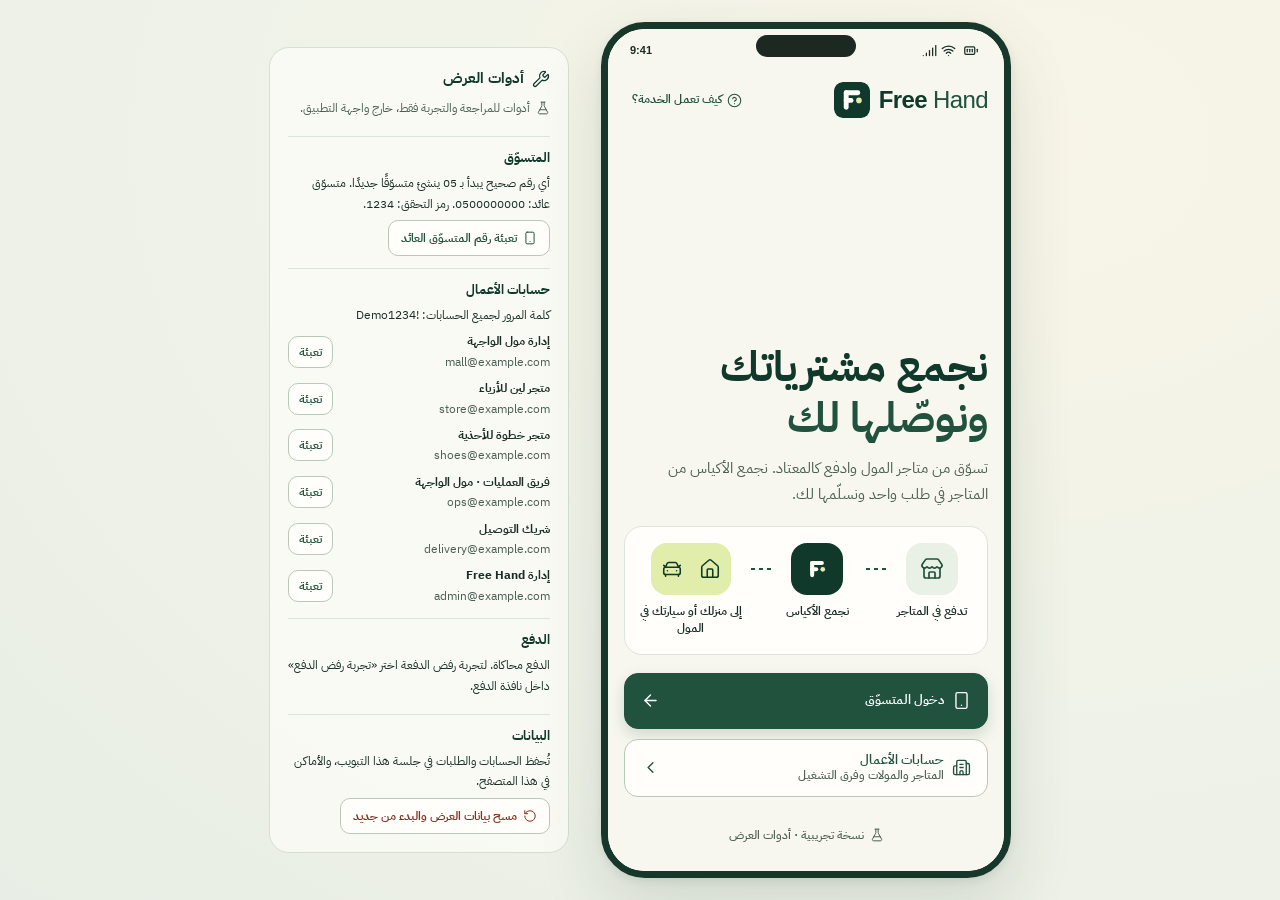
==== commit 9edcf631: "Improve Free Hand: new brand, design system, shopper and business flows - New geometric F logo, word" ====
--- a/index.html
+++ b/index.html
@@ -2,11 +2,11 @@
 <html lang="ar" dir="rtl">
 <head>
 <meta charset="utf-8"><meta name="viewport" content="width=device-width,initial-scale=1,viewport-fit=cover">
-<meta name="theme-color" content="#123d30"><meta name="description" content="تسوّق من المتاجر المشاركة واجمع مشترياتك في طلب واحد إلى منزلك أو موقف سيارتك.">
+<meta name="theme-color" content="#11392b"><meta name="description" content="تسوّق من المتاجر المشاركة واجمع مشترياتك في طلب واحد إلى منزلك أو موقف سيارتك.">
 <title>Free Hand | جمع وتوصيل مشتريات المول</title>
-<link rel="icon" type="image/svg+xml" href="assets/free-hand-signature.svg">
-<link rel="stylesheet" href="fonts.css"><link rel="stylesheet" href="app.css"><link rel="stylesheet" href="unified.css"><link rel="stylesheet" href="visit.css?v=original-phone-1">
-<link rel="stylesheet" href="assets/leaflet.css"><link rel="stylesheet" href="location.css?v=original-phone-1"><link rel="stylesheet" href="saved-places.css?v=checkout"><link rel="stylesheet" href="design.css?v=clean"></head>
+<link rel="icon" type="image/svg+xml" href="assets/favicon.svg"><link rel="apple-touch-icon" href="assets/brand/free-hand-icon.svg">
+<link rel="stylesheet" href="fonts.css?v=8"><link rel="stylesheet" href="app.css?v=8"><link rel="stylesheet" href="unified.css?v=8"><link rel="stylesheet" href="visit.css?v=8">
+<link rel="stylesheet" href="assets/leaflet.css?v=8"><link rel="stylesheet" href="location.css?v=8"><link rel="stylesheet" href="saved-places.css?v=8"><link rel="stylesheet" href="design.css?v=8"></head>
 <body class="unified-app">
 <div id="studio">
   <header class="studio-header"><a class="studio-brand" href="#" aria-label="Free Hand"><span class="brand-symbol"><i data-lucide="shopping-bag"></i></span><strong dir="ltr">freehand</strong></a><div class="studio-heading"><span class="studio-kicker">PRODUCT EXPERIENCE / 01</span><h1>تطبيق يبدأ معك، من أول خطوة.</h1></div><span class="studio-demo"><span></span> نموذج تفاعلي للعرض فقط</span><button id="map-toggle" class="studio-icon" aria-label="فتح خريطة الصفحات"><i data-lucide="panel-right"></i></button></header>
@@ -20,15 +20,6 @@
   </div>
   <footer class="studio-footer"><span>FREE HAND / EXPERIENCE PROTOTYPE</span><span>تصميم تصوري · نوفمبر 2026</span></footer>
 </div>
-<script src="assets/lucide.min.js"></script><script src="app.js"></script><script src="customer.js"></script><script src="partners.js"></script><script src="enterprise.js"></script><script src="studio.js"></script><script src="unified.js"></script><script src="access.js?v=refined"></script><script src="journey.js"></script><script src="visit.js?v=demo-invoices"></script><script src="visit-work.js?v=checkout"></script><script src="mall-joining.js?v=mobile"></script><script src="assets/leaflet.js"></script><script src="address-location.js?v=saved-places-1"></script><script src="saved-places.js?v=checkout-2"></script>
-<script src="design.js?v=payment"></script>
+<script src="assets/lucide.min.js?v=8"></script><script src="app.js?v=8"></script><script src="customer.js?v=8"></script><script src="partners.js?v=8"></script><script src="enterprise.js?v=8"></script><script src="studio.js?v=8"></script><script src="unified.js?v=8"></script><script src="access.js?v=8"></script><script src="journey.js?v=8"></script><script src="visit.js?v=8"></script><script src="visit-work.js?v=8"></script><script src="mall-joining.js?v=8"></script><script src="assets/leaflet.js?v=8"></script><script src="address-location.js?v=8"></script><script src="saved-places.js?v=8"></script>
+<script src="design.js?v=8"></script><script src="shell.js?v=8"></script><script src="shopper.js?v=8"></script><script src="business.js?v=8"></script>
 </body></html>
-
-
-
-
-
-
-
-
-
--- a/app.css
+++ b/app.css
@@ -13,7 +13,7 @@
 .app-splash #system-bar{background:var(--deep);color:#fff}.app-splash #phone-app{background:var(--deep)}.app-splash #app-screen{background:var(--deep);color:#fff}.splash{height:100%;min-height:420px;display:flex;flex-direction:column;align-items:center;justify-content:center;padding:40px 25px;position:relative;overflow:hidden}.splash-mark{width:88px;height:96px;border-radius:28px;background:var(--lime);color:var(--deep);display:flex;justify-content:center;align-items:center;box-shadow:0 20px 45px #00000012;transform:rotate(-8deg);margin-bottom:26px}.splash-mark svg{width:46px;height:46px;stroke-width:1.45;transform:rotate(8deg)}.splash h1{font:700 43px/1.2 Arial,sans-serif;letter-spacing:-2px}.splash p{font-size:14px;color:#c2d1ba;margin-top:12px;letter-spacing:1px}.splash-bottom{position:absolute;bottom:28px;display:flex;flex-direction:column;align-items:center;gap:15px}.splash-bottom small{font-size:9px;color:#8fa58c}.splash-bottom button{background:#ffffff0d;border:1px solid #ffffff20;color:#e2ebd7;padding:9px 20px;border-radius:30px;font-size:10px}.splash-dots{display:flex;gap:5px}.splash-dots span{width:4px;height:4px;background:#b8cc9f;border-radius:50%;animation:dot 1.2s infinite}.splash-dots span:nth-child(2){animation-delay:.2s}.splash-dots span:nth-child(3){animation-delay:.4s}
 .onboarding{display:flex;flex-direction:column;min-height:100%;padding:12px 22px 15px}.onboard-top{display:flex;align-items:center;justify-content:space-between;margin-bottom:10px}.mini-brand{font:700 20px/1 Arial,sans-serif;letter-spacing:-.7px;direction:ltr}.mini-brand span{color:#74934b}.onboard-top button{background:transparent;font-size:10px;color:#86917d;padding:8px}.onboard-art{height:315px;min-height:260px;flex:1;max-height:350px;position:relative;margin:0 -6px 15px;border-radius:125px 125px 23px 23px;overflow:hidden;background:#eee9dc}.onboard-art img{width:100%;height:100%;object-fit:cover;object-position:center;display:block}.onboard-art:after{content:"";position:absolute;inset:0;background:linear-gradient(0deg,#132d1420,transparent 45%)}.onboard-float{position:absolute;z-index:1;background:#fffffff2;border-radius:12px;padding:9px 12px;box-shadow:0 10px 30px #172e2510;display:flex;gap:7px;align-items:center;font-size:10px;color:#4b6341;bottom:27px;right:15px}.onboard-float svg{width:17px;height:17px}.onboard-float.second{right:auto;left:12px;bottom:79px;background:var(--green);color:#fff;transform:rotate(-4deg)}.onboard-copy{padding:3px 2px}.onboard-copy small{font-size:9px;letter-spacing:1px;color:#84916f}.onboard-copy h1{font-size:29px;font-weight:600;line-height:1.55;letter-spacing:-.7px;margin:8px 0}.onboard-copy p{font-size:11px;line-height:2;color:#839077;max-width:286px}.onboard-dots{display:flex;justify-content:center;gap:5px;margin:18px 0 3px;direction:ltr}.onboard-dots span{height:4px;width:5px;border-radius:4px;background:#dce3d1}.onboard-dots span.active{width:21px;background:var(--green)}.auth-art{width:62px;height:65px;border-radius:21px;background:#e5edda;color:var(--green);display:flex;align-items:center;justify-content:center;margin:8px 0 22px}.auth-art svg{width:29px;height:29px;stroke-width:1.4}.auth-lead{margin-bottom:27px}.auth-legal{font-size:9px;text-align:center;color:#9aa28f;line-height:2;margin-top:20px}.otp-display{font:22px/1.5 Arial,sans-serif!important;letter-spacing:16px;text-align:center;direction:ltr;padding-right:0!important}.auth-resend{display:flex;justify-content:space-between;font-size:10px;color:#8a967f;margin-top:13px}.auth-resend button{background:transparent;color:var(--green);font-size:10px}
 /* Home / sessions */
-.home-head{padding:13px 21px;display:flex;justify-content:space-between;align-items:center;gap:10px}.location-button{display:flex;align-items:center;gap:6px;background:transparent;text-align:right;color:var(--ink);padding:0}.location-button svg:first-child{width:16px;height:16px;color:#729061}.location-button small{display:block;color:#9aa48e;font-size:9px}.location-button strong{font-size:11px;font-weight:500}.location-button svg:last-child{width:11px;height:11px;color:#7a8c6b}.home-actions{display:flex;gap:8px;align-items:center}.home-hello{font-size:22px;font-weight:500;letter-spacing:-.5px}.home-intro{font-size:11px;color:#8e9983;margin-top:4px}.session-card{background:var(--deep);border-radius:20px;padding:21px;color:#fff;position:relative;overflow:hidden}.session-card>.a-row{align-items:flex-start}.session-card small{font-size:9px;color:#b5c6a5}.session-card h2{font-size:22px;line-height:1.6;font-weight:500;letter-spacing:-.5px;margin:8px 0}.session-card .session-bag{position:absolute;left:-3px;bottom:18px;width:97px;height:114px;background:#ffffff09;border:1px solid #ffffff12;border-radius:45px 45px 18px 18px;transform:rotate(-10deg);display:flex;align-items:center;justify-content:center}.session-bag svg{width:50px;height:50px;stroke-width:1.25;color:#d4e3a0}.session-card .a-button{width:auto;min-height:36px;font-size:10px;border-radius:10px;margin-top:16px;padding:8px 12px}.session-card .a-tag{background:#ffffff12;color:#dbe9c3;position:relative;z-index:1}.quick-actions{display:grid;grid-template-columns:repeat(3,minmax(0,1fr));gap:10px}.quick-actions button{background:transparent;display:flex;flex-direction:column;gap:8px;align-items:center;color:#6d7d61;font-size:10px;padding:4px}.quick-actions .quick-icon{width:46px;height:46px;border:1px solid #e3e9dc;border-radius:15px;background:#fff;display:flex;align-items:center;justify-content:center;color:#45683d}.quick-icon svg{width:21px;height:21px}.session-count{font-size:10px;background:#e9efdf;color:#64814d;border-radius:7px;padding:2px 7px}.mall-banner{height:128px;background:#e9ebdf;border-radius:14px;position:relative;overflow:hidden;display:flex;align-items:end;padding:17px;color:#294f34;background-image:linear-gradient(0deg,#153b25ad,#12291a00),url('assets/onboarding-shopping.png');background-size:cover;background-position:center 37%}.mall-banner h2{color:#fff;font-size:20px;font-weight:500}.mall-card{padding:0;overflow:hidden}.mall-card .mall-banner{border-radius:0;height:135px}.mall-card .mall-info{padding:15px}.mall-card button{border:0;text-align:right;background:transparent;display:block;width:100%;padding:0}.mall-info h3{font-size:13px;font-weight:500}.session-code{padding:22px;text-align:center;background:#fff;border:1px solid var(--line);border-radius:20px}.session-code .qr-box{margin:0 auto 14px;width:152px;height:152px;border:1px solid #dfe6d6;border-radius:16px;padding:14px;display:flex;align-items:center;justify-content:center}.qr-box img{width:100%;height:100%;image-rendering:pixelated}.session-code h2{font:600 22px/1.5 Arial,sans-serif;letter-spacing:2px}.session-code p{font-size:10px;color:#91a082;line-height:1.9;margin-top:9px}.bag-check{display:flex;gap:9px;align-items:center;padding:12px 0;border-top:1px solid var(--line)}.bag-check:first-child{border:0;padding-top:0}.bag-check:last-child{padding-bottom:0}.bag-check input{width:17px;height:17px;accent-color:var(--green);margin:0;flex-shrink:0}.bag-check h3{font-size:11px;font-weight:500}.bag-check p{font-size:9px;color:#92a087;margin-top:3px}.bag-mini-icon{width:32px;height:35px;background:#f3f4ed;border-radius:9px;display:flex;align-items:center;justify-content:center;color:#82916e;flex-shrink:0}.bag-mini-icon svg{width:17px;height:17px}.store-head{display:flex;align-items:center;gap:10px;margin-bottom:14px}.store-head h2{font-size:13px;font-weight:500}.store-head p{font-size:9px;color:#9aa58e;margin-top:2px}.store-head .a-link{margin-right:auto}.cta-total{display:flex;align-items:center;justify-content:space-between;margin-bottom:12px;font-size:10px;color:#8b9780}.cta-total strong{font-size:14px;color:var(--ink);font-weight:500}.checkout-steps{display:flex;align-items:center;gap:5px;padding:0 21px 10px}.checkout-steps span{height:3px;flex:1;border-radius:3px;background:#e3e8db}.checkout-steps span.on{background:var(--green)}.destination-card{display:flex;align-items:center;gap:12px;width:100%;text-align:right;background:#fff;border:1px solid #e1e6d8;border-radius:15px;padding:16px;color:var(--ink)}.destination-card[aria-pressed=true]{border-color:#577b42;background:#f1f5e9;box-shadow:0 0 0 1px #577b4220}.destination-card .destination-icon{width:41px;height:44px;background:#f1f4eb;border-radius:12px;display:flex;align-items:center;justify-content:center;color:#5c7c48}.destination-card h3{font-size:12px;font-weight:500}.destination-card p{font-size:10px;color:#95a085;margin-top:4px}.a-radio{width:16px;height:16px;border:1px solid #cbd7bf;border-radius:50%;margin-right:auto;display:flex;align-items:center;justify-content:center}.destination-card[aria-pressed=true] .a-radio{border:5px solid var(--green)}.price-line{display:flex;justify-content:space-between;gap:10px;font-size:11px;padding:5px 0;color:#7d8d6c}.price-line.total{font-size:13px;color:var(--ink);font-weight:600;margin-top:7px;border-top:1px solid var(--line);padding-top:13px}.payment-choice{width:100%;display:flex;align-items:center;gap:10px;text-align:right;background:#fff;border:1px solid var(--line);padding:15px;border-radius:13px;color:var(--ink)}.payment-choice[aria-pressed=true]{border-color:#719157;background:#f4f7ee}.pay-logo{height:25px;min-width:45px;padding:4px 6px;border:1px solid #e3e6dc;border-radius:5px;display:flex;justify-content:center;align-items:center;font:600 10px/1 Arial,sans-serif;background:#fff;color:#183322}.pay-logo.mada{color:#087661}.payment-choice p{font-size:10px;color:#9aa58e}.success-screen{text-align:center;padding:25px 22px}.success-icon{display:flex;align-items:center;justify-content:center;width:91px;height:91px;border-radius:32px;background:#e6efdc;margin:12px auto 23px;transform:rotate(-7deg)}.success-icon svg{width:39px;height:39px;stroke-width:1.5;color:#426b31;transform:rotate(7deg)}.success-screen h1{font-size:24px;font-weight:500}.success-screen>p{font-size:11px;color:#8d9c7c;line-height:2;margin:10px auto 25px;max-width:270px}.success-summary{margin-top:25px;text-align:right}.order-card-title{font-size:11px;font-weight:600}.tracking-hero{background:var(--deep);color:#fff;border-radius:18px;padding:20px}.tracking-hero small{font-size:9px;color:#bdcfa8}.tracking-hero h2{font-size:21px;font-weight:500;line-height:1.6;margin:7px 0}.tracking-hero p{font-size:10px;color:#b9caa4;line-height:1.9}.tracking-time{display:flex;align-items:baseline;gap:5px;margin-top:13px}.tracking-time strong{font:500 25px/1.5 Arial,sans-serif;direction:ltr}.tracking-time span{font-size:10px;color:#bdcda9}.a-timeline{display:flex;flex-direction:column}.timeline-item{display:flex;gap:12px;position:relative;padding-bottom:22px;color:#a0aa95}.timeline-item:last-child{padding-bottom:0}.timeline-item:not(:last-child):before{content:"";position:absolute;right:12px;top:28px;height:calc(100% - 31px);width:1px;background:#dce5d0}.timeline-item.done:not(:last-child):before{background:#78965b}.timeline-dot{width:25px;height:25px;border:1px solid #dce4d2;border-radius:50%;display:flex;align-items:center;justify-content:center;background:#fff;flex-shrink:0;color:#9caa8e}.timeline-dot svg{width:13px;height:13px}.timeline-item.done{color:#3b5c2e}.timeline-item.done .timeline-dot{background:#e8f0de;border-color:#d7e3c7;color:#436b30}.timeline-item.current .timeline-dot{background:var(--green);border-color:var(--green);color:#fff;box-shadow:0 0 0 4px #e9f0e1}.timeline-item h3{font-size:11px;font-weight:500;line-height:1.7}.timeline-item p{font-size:9px;color:#98a58b;line-height:1.9;margin-top:4px}.delivery-code{display:flex;justify-content:space-between;align-items:center;background:#f0f5e8;border-radius:12px;padding:14px 16px;margin-top:10px}.delivery-code strong{font:500 24px/1.5 Arial,sans-serif;letter-spacing:5px;color:#406331}.delivery-code span{font-size:10px;color:#839571}.order-tabs{display:flex;border-bottom:1px solid var(--line);gap:25px;padding:0 21px}.order-tabs button{background:transparent;color:#9aa58f;font-size:11px;padding:10px 2px 13px;border-bottom:2px solid transparent}.order-tabs button[aria-pressed=true]{color:var(--green);border-color:var(--green)}.a-stars{display:flex;justify-content:center;gap:10px;direction:ltr;margin:23px 0}.a-stars button{padding:3px;background:transparent;color:#ccd5bf}.a-stars svg{width:29px;height:29px;stroke-width:1.3}.a-stars button.selected{color:#b99748}.a-stars button.selected svg{fill:#d8bd66;stroke:#b99748}
+.home-head{padding:13px 21px;display:flex;justify-content:space-between;align-items:center;gap:10px}.location-button{display:flex;align-items:center;gap:6px;background:transparent;text-align:right;color:var(--ink);padding:0}.location-button svg:first-child{width:16px;height:16px;color:#729061}.location-button small{display:block;color:#9aa48e;font-size:9px}.location-button strong{font-size:11px;font-weight:500}.location-button svg:last-child{width:11px;height:11px;color:#7a8c6b}.home-actions{display:flex;gap:8px;align-items:center}.home-hello{font-size:22px;font-weight:500;letter-spacing:-.5px}.home-intro{font-size:11px;color:#8e9983;margin-top:4px}.session-card{background:var(--deep);border-radius:20px;padding:21px;color:#fff;position:relative;overflow:hidden}.session-card>.a-row{align-items:flex-start}.session-card small{font-size:9px;color:#b5c6a5}.session-card h2{font-size:22px;line-height:1.6;font-weight:500;letter-spacing:-.5px;margin:8px 0}.session-card .session-bag{position:absolute;left:-3px;bottom:18px;width:97px;height:114px;background:#ffffff09;border:1px solid #ffffff12;border-radius:45px 45px 18px 18px;transform:rotate(-10deg);display:flex;align-items:center;justify-content:center}.session-bag svg{width:50px;height:50px;stroke-width:1.25;color:#d4e3a0}.session-card .a-button{width:auto;min-height:36px;font-size:10px;border-radius:10px;margin-top:16px;padding:8px 12px}.session-card .a-tag{background:#ffffff12;color:#dbe9c3;position:relative;z-index:1}.quick-actions{display:grid;grid-template-columns:repeat(3,minmax(0,1fr));gap:10px}.quick-actions button{background:transparent;display:flex;flex-direction:column;gap:8px;align-items:center;color:#6d7d61;font-size:10px;padding:4px}.quick-actions .quick-icon{width:46px;height:46px;border:1px solid #e3e9dc;border-radius:15px;background:#fff;display:flex;align-items:center;justify-content:center;color:#45683d}.quick-icon svg{width:21px;height:21px}.session-count{font-size:10px;background:#e9efdf;color:#64814d;border-radius:7px;padding:2px 7px}.mall-banner{height:128px;background:#e9ebdf;border-radius:14px;position:relative;overflow:hidden;display:flex;align-items:end;padding:17px;color:#294f34;background-image:linear-gradient(0deg,#153b25ad,#12291a00);background-size:cover;background-position:center 37%}.mall-banner h2{color:#fff;font-size:20px;font-weight:500}.mall-card{padding:0;overflow:hidden}.mall-card .mall-banner{border-radius:0;height:135px}.mall-card .mall-info{padding:15px}.mall-card button{border:0;text-align:right;background:transparent;display:block;width:100%;padding:0}.mall-info h3{font-size:13px;font-weight:500}.session-code{padding:22px;text-align:center;background:#fff;border:1px solid var(--line);border-radius:20px}.session-code .qr-box{margin:0 auto 14px;width:152px;height:152px;border:1px solid #dfe6d6;border-radius:16px;padding:14px;display:flex;align-items:center;justify-content:center}.qr-box img{width:100%;height:100%;image-rendering:pixelated}.session-code h2{font:600 22px/1.5 Arial,sans-serif;letter-spacing:2px}.session-code p{font-size:10px;color:#91a082;line-height:1.9;margin-top:9px}.bag-check{display:flex;gap:9px;align-items:center;padding:12px 0;border-top:1px solid var(--line)}.bag-check:first-child{border:0;padding-top:0}.bag-check:last-child{padding-bottom:0}.bag-check input{width:17px;height:17px;accent-color:var(--green);margin:0;flex-shrink:0}.bag-check h3{font-size:11px;font-weight:500}.bag-check p{font-size:9px;color:#92a087;margin-top:3px}.bag-mini-icon{width:32px;height:35px;background:#f3f4ed;border-radius:9px;display:flex;align-items:center;justify-content:center;color:#82916e;flex-shrink:0}.bag-mini-icon svg{width:17px;height:17px}.store-head{display:flex;align-items:center;gap:10px;margin-bottom:14px}.store-head h2{font-size:13px;font-weight:500}.store-head p{font-size:9px;color:#9aa58e;margin-top:2px}.store-head .a-link{margin-right:auto}.cta-total{display:flex;align-items:center;justify-content:space-between;margin-bottom:12px;font-size:10px;color:#8b9780}.cta-total strong{font-size:14px;color:var(--ink);font-weight:500}.checkout-steps{display:flex;align-items:center;gap:5px;padding:0 21px 10px}.checkout-steps span{height:3px;flex:1;border-radius:3px;background:#e3e8db}.checkout-steps span.on{background:var(--green)}.destination-card{display:flex;align-items:center;gap:12px;width:100%;text-align:right;background:#fff;border:1px solid #e1e6d8;border-radius:15px;padding:16px;color:var(--ink)}.destination-card[aria-pressed=true]{border-color:#577b42;background:#f1f5e9;box-shadow:0 0 0 1px #577b4220}.destination-card .destination-icon{width:41px;height:44px;background:#f1f4eb;border-radius:12px;display:flex;align-items:center;justify-content:center;color:#5c7c48}.destination-card h3{font-size:12px;font-weight:500}.destination-card p{font-size:10px;color:#95a085;margin-top:4px}.a-radio{width:16px;height:16px;border:1px solid #cbd7bf;border-radius:50%;margin-right:auto;display:flex;align-items:center;justify-content:center}.destination-card[aria-pressed=true] .a-radio{border:5px solid var(--green)}.price-line{display:flex;justify-content:space-between;gap:10px;font-size:11px;padding:5px 0;color:#7d8d6c}.price-line.total{font-size:13px;color:var(--ink);font-weight:600;margin-top:7px;border-top:1px solid var(--line);padding-top:13px}.payment-choice{width:100%;display:flex;align-items:center;gap:10px;text-align:right;background:#fff;border:1px solid var(--line);padding:15px;border-radius:13px;color:var(--ink)}.payment-choice[aria-pressed=true]{border-color:#719157;background:#f4f7ee}.pay-logo{height:25px;min-width:45px;padding:4px 6px;border:1px solid #e3e6dc;border-radius:5px;display:flex;justify-content:center;align-items:center;font:600 10px/1 Arial,sans-serif;background:#fff;color:#183322}.pay-logo.mada{color:#087661}.payment-choice p{font-size:10px;color:#9aa58e}.success-screen{text-align:center;padding:25px 22px}.success-icon{display:flex;align-items:center;justify-content:center;width:91px;height:91px;border-radius:32px;background:#e6efdc;margin:12px auto 23px;transform:rotate(-7deg)}.success-icon svg{width:39px;height:39px;stroke-width:1.5;color:#426b31;transform:rotate(7deg)}.success-screen h1{font-size:24px;font-weight:500}.success-screen>p{font-size:11px;color:#8d9c7c;line-height:2;margin:10px auto 25px;max-width:270px}.success-summary{margin-top:25px;text-align:right}.order-card-title{font-size:11px;font-weight:600}.tracking-hero{background:var(--deep);color:#fff;border-radius:18px;padding:20px}.tracking-hero small{font-size:9px;color:#bdcfa8}.tracking-hero h2{font-size:21px;font-weight:500;line-height:1.6;margin:7px 0}.tracking-hero p{font-size:10px;color:#b9caa4;line-height:1.9}.tracking-time{display:flex;align-items:baseline;gap:5px;margin-top:13px}.tracking-time strong{font:500 25px/1.5 Arial,sans-serif;direction:ltr}.tracking-time span{font-size:10px;color:#bdcda9}.a-timeline{display:flex;flex-direction:column}.timeline-item{display:flex;gap:12px;position:relative;padding-bottom:22px;color:#a0aa95}.timeline-item:last-child{padding-bottom:0}.timeline-item:not(:last-child):before{content:"";position:absolute;right:12px;top:28px;height:calc(100% - 31px);width:1px;background:#dce5d0}.timeline-item.done:not(:last-child):before{background:#78965b}.timeline-dot{width:25px;height:25px;border:1px solid #dce4d2;border-radius:50%;display:flex;align-items:center;justify-content:center;background:#fff;flex-shrink:0;color:#9caa8e}.timeline-dot svg{width:13px;height:13px}.timeline-item.done{color:#3b5c2e}.timeline-item.done .timeline-dot{background:#e8f0de;border-color:#d7e3c7;color:#436b30}.timeline-item.current .timeline-dot{background:var(--green);border-color:var(--green);color:#fff;box-shadow:0 0 0 4px #e9f0e1}.timeline-item h3{font-size:11px;font-weight:500;line-height:1.7}.timeline-item p{font-size:9px;color:#98a58b;line-height:1.9;margin-top:4px}.delivery-code{display:flex;justify-content:space-between;align-items:center;background:#f0f5e8;border-radius:12px;padding:14px 16px;margin-top:10px}.delivery-code strong{font:500 24px/1.5 Arial,sans-serif;letter-spacing:5px;color:#406331}.delivery-code span{font-size:10px;color:#839571}.order-tabs{display:flex;border-bottom:1px solid var(--line);gap:25px;padding:0 21px}.order-tabs button{background:transparent;color:#9aa58f;font-size:11px;padding:10px 2px 13px;border-bottom:2px solid transparent}.order-tabs button[aria-pressed=true]{color:var(--green);border-color:var(--green)}.a-stars{display:flex;justify-content:center;gap:10px;direction:ltr;margin:23px 0}.a-stars button{padding:3px;background:transparent;color:#ccd5bf}.a-stars svg{width:29px;height:29px;stroke-width:1.3}.a-stars button.selected{color:#b99748}.a-stars button.selected svg{fill:#d8bd66;stroke:#b99748}
 #phone-app .a-field input:not(.otp-display),#phone-app .a-field select,#phone-app .a-field textarea{font-size:16px}#phone-app .a-button{font-size:13px}#phone-app .a-button.small{font-size:11px}#app-nav button{font-size:10px}
 /* Operations and management */
 .task-banner{display:flex;justify-content:space-between;gap:10px;align-items:center;padding:12px 14px;background:#eaf1e1;border-radius:12px;color:#5a7747;font-size:10px}.task-title{font-size:19px;font-weight:500}.table-row{display:grid;grid-template-columns:1.4fr .7fr 1fr;gap:8px;font-size:10px;padding:12px 0;align-items:center;border-top:1px solid var(--line)}.table-row:first-child{border-top:0;padding-top:0}.table-row:last-child{padding-bottom:0}.storage-grid{display:grid;grid-template-columns:repeat(3,minmax(0,1fr));gap:8px}.storage-grid>div{padding:16px 5px;text-align:center;border:1px solid #e4eadb;border-radius:12px;background:#f8faf4}.storage-grid>div.occupied{background:#eaf1df;border-color:#d6e3c5}.storage-grid h3{font:600 14px/1.7 Arial,sans-serif;color:#557341}.storage-grid p{font-size:9px;color:#9aa88b;margin-top:5px}.metric-strip{display:grid;grid-template-columns:repeat(3,minmax(0,1fr));gap:9px}.metric-strip .a-card{padding:12px}.a-chat{display:flex;flex-direction:column;gap:12px}.chat-bubble{font-size:11px;line-height:2;background:#fff;padding:13px;border:1px solid var(--line);border-radius:14px 14px 3px 14px;max-width:90%;align-self:flex-start}.chat-bubble.me{background:#e9f0df;border-color:transparent;border-radius:14px 14px 14px 3px;align-self:flex-end}.chat-time{font-size:8px;color:#9baa8b;margin-top:3px;display:block}.attachment{border:1px dashed #cbd9bd;border-radius:12px;padding:15px;display:flex;align-items:center;justify-content:center;gap:8px;color:#799363;font-size:10px;background:#f8faf4}.attachment svg{width:17px;height:17px}.chip-row{display:flex;gap:6px;flex-wrap:wrap}.chip-row button{background:#fff;border:1px solid #e1e7d8;border-radius:8px;padding:6px 9px;color:#8b9a7c;font-size:9px}.chip-row button[aria-pressed=true]{background:#eaf0e0;color:#476e32;border-color:#b5c99f}.badge-icon{width:36px;height:36px;border-radius:12px;background:#edf3e5;color:#557a3d;display:flex;align-items:center;justify-content:center;flex-shrink:0}.badge-icon svg{width:18px;height:18px}
--- a/design.css
+++ b/design.css
@@ -1,4 +1,10 @@
+/* Free Hand design system — the last stylesheet loaded.
+   Tokens, type scale, spacing and every shared component used by the shopper and business screens.
+   Older layer styles (app.css, unified.css, visit.css, saved-places.css, location.css) remain for
+   legacy markup; anything rendered by shell.js / shopper.js / business.js is styled here. */
+
 :root {
+  /* Brand palette */
   --canvas: #f7f7ef;
   --paper: #fffefa;
   --ink: #182e25;
@@ -6,179 +12,527 @@
   --deep: #11392b;
   --mint: #e9f0e5;
   --lime: #e1edaa;
-  --muted: #53665b;
+  /* Derived neutrals (contrast ≥ 4.5:1 on canvas and paper) */
+  --muted: #4b5e53;
   --line: #dce5d9;
-  --fh-radius: 18px;
+  --line-strong: #b9c9b7;
+  --hover: #f0f5ec;
+  /* Status */
+  --ok-bg: #e2eedb;   --ok-ink: #1f4a2c;
+  --info-bg: #e9f0e5; --info-ink: #20523e;
+  --wait-bg: #f7eccf; --wait-ink: #6b4708;
+  --error-bg: #f9e5e1; --error-ink: #8a2c1f;
+  --demo-bg: #e1edaa; --demo-ink: #34430b;
+  /* Type */
+  --font: 'IBM Plex Sans Arabic', 'Segoe UI', Tahoma, sans-serif;
+  --fs-xs: 12px; --fs-sm: 13px; --fs-md: 15px; --fs-lg: 18px; --fs-xl: 24px; --fs-2xl: 30px;
+  /* Space, radius, motion */
+  --s1: 4px; --s2: 8px; --s3: 12px; --s4: 16px; --s5: 20px; --s6: 24px;
+  --r-sm: 10px; --r: 14px; --r-lg: 18px;
+  --fh-radius: var(--r-lg);
+  --ease: cubic-bezier(.2, .72, .3, 1);
+  --shadow: 0 1px 2px #1a3a2a0d, 0 4px 14px #1a3a2a0f;
 }
 
-body.unified-app {
-  background: radial-gradient(ellipse at 80% 16%, #f8f5e7 0, #eff2e8 57%, #e8eee5 100%);
+/* ---------- Page and desktop preview ---------- */
+body.unified-app { background: radial-gradient(ellipse at 80% 16%, #f8f5e7 0, #eff2e8 57%, #e8eee5 100%); color: var(--ink); font-family: var(--font); }
+body.unified-app::before { content: none; }
+.unified-app .studio-layout { padding: 22px 24px; gap: 32px; }
+.unified-app #device, .unified-app #device[data-view=web] {
+  width: 410px; height: clamp(600px, calc(100dvh - 44px), 880px); min-height: 0;
+  border-color: #18372b; box-shadow: 0 29px 64px #263e2b23, 0 3px 10px #20392a17;
 }
-body.unified-app::before { content: none; }
+.unified-app #phone-app { font-size: 14px; line-height: 1.6; }
+.unified-app #system-bar { flex-shrink: 0; }
+
+/* ---------- App bar (tab screens) and page header (sub-screens) ---------- */
+.unified-app #phone-app.is-root #app-header { display: none; }
+#u-appbar.fh-appbar { display: flex; align-items: center; justify-content: space-between; gap: var(--s2); min-height: 60px; padding: 10px var(--s4); background: var(--canvas); border-bottom: 1px solid var(--line); flex-shrink: 0; }
+#u-appbar[hidden] { display: none !important; }
+.fh-appbar-title { display: flex; align-items: center; gap: var(--s2); min-width: 0; }
+.fh-appbar-title h1 { font-size: var(--fs-lg); font-weight: 700; color: var(--deep); white-space: nowrap; overflow: hidden; text-overflow: ellipsis; margin: 0; }
+.fh-appbar-context { display: flex; align-items: center; gap: 6px; min-width: 0; }
+.fh-mark { display: block; flex: none; border-radius: 8px; }
+.fh-mall-chip, .fh-org-chip { display: inline-flex; align-items: center; gap: 5px; min-height: 40px; max-width: 170px; padding: 4px 10px; border: 1px solid var(--line); border-radius: 999px; background: var(--paper); color: var(--deep); font: 600 var(--fs-xs)/1.3 var(--font); cursor: pointer; }
+.fh-mall-chip span, .fh-org-chip span { overflow: hidden; text-overflow: ellipsis; white-space: nowrap; }
+.fh-mall-chip svg { width: 15px; height: 15px; flex: none; color: var(--green); }
+.fh-mall-chip svg:last-child { width: 13px; height: 13px; }
+.fh-org-chip { flex-direction: column; align-items: flex-end; gap: 0; border-radius: 12px; padding: 4px 10px; }
+.fh-org-chip small { font-size: 10.5px; color: var(--muted); font-weight: 500; }
+.fh-avatar { display: grid; place-items: center; width: 40px; height: 40px; flex: none; border-radius: 50%; background: var(--mint); color: var(--green); border: 1px solid var(--line); cursor: pointer; }
+.fh-avatar.big { width: 52px; height: 52px; cursor: default; }
+.fh-avatar svg { width: 20px; height: 20px; }
+.unified-app .a-pagehead { height: 56px; padding: 6px 10px; border-bottom: 1px solid var(--line); }
+.unified-app .a-pagehead h1 { font-size: var(--fs-md); font-weight: 700; color: var(--deep); margin: 0; overflow: hidden; text-overflow: ellipsis; white-space: nowrap; }
+.unified-app .a-iconbtn { width: 44px; height: 44px; display: grid; place-items: center; border-radius: 12px; }
+.unified-app .a-iconbtn:hover { background: var(--hover); }
+
+/* ---------- Layout ---------- */
+.unified-app .a-pad { padding: var(--s4) var(--s4) var(--s6); }
+.unified-app .visit-page, .unified-app .fh-page { gap: 14px; color: var(--ink); }
+.unified-app #app-screen { background: var(--canvas); scroll-padding-block: 16px 90px; }
+.unified-app #app-cta { padding: 10px var(--s4) 12px; background: var(--canvas); border-top: 1px solid var(--line); display: grid; gap: var(--s2); }
+.unified-app #app-cta:empty { display: none; }
+.unified-app #app-nav { padding: 6px 6px 10px; background: var(--paper); }
+.unified-app #app-nav:empty { display: none; }
+.unified-app #app-nav button { font-size: 11.5px; min-height: 52px; color: var(--muted); border-radius: 12px; transition: background-color 140ms, color 140ms; }
+.unified-app #app-nav button svg { width: 21px; height: 21px; }
+.unified-app #app-nav button[aria-current=page] { background: var(--mint); color: var(--deep); font-weight: 700; }
+.fh-row { display: flex; align-items: center; justify-content: space-between; gap: var(--s2); flex-wrap: wrap; }
+.fh-list, .fh-option-list { display: grid; gap: 10px; }
+.a-grid2 { display: grid; grid-template-columns: repeat(2, minmax(0, 1fr)); gap: 10px; }
+
+/* ---------- Type ---------- */
+.unified-app .a-title { font-size: var(--fs-xl); font-weight: 700; line-height: 1.35; color: var(--deep); margin: 0; letter-spacing: 0; }
+.unified-app .a-sub, .fh-lead { color: var(--muted); font-size: var(--fs-sm); line-height: 1.75; margin: 4px 0 0; }
+.fh-lead { margin: 0; }
+.unified-app .a-muted, .fh-muted-small { color: var(--muted); font-size: var(--fs-xs); line-height: 1.7; }
+.fh-footnote { display: flex; align-items: flex-start; gap: 6px; margin: 0; color: var(--muted); font-size: var(--fs-xs); line-height: 1.7; }
+.fh-footnote svg { width: 14px; height: 14px; flex: none; margin-top: 3px; }
+.fh-body { font-size: var(--fs-sm); line-height: 1.8; margin: 0; }
+.fh-section-head { display: flex; align-items: center; justify-content: space-between; gap: var(--s2); margin-top: 4px; }
+.fh-section-head h3 { font-size: var(--fs-md); font-weight: 700; color: var(--deep); margin: 0; }
+.fh-money { white-space: nowrap; unicode-bidi: isolate; }
+bdi[dir=ltr] { unicode-bidi: isolate; }
+.fh-order-id { font-weight: 700; font-size: var(--fs-sm); }
+
+/* ---------- Buttons ---------- */
+.unified-app .a-button { min-height: 50px; border-radius: var(--r); font: 600 var(--fs-md)/1.3 var(--font); gap: 8px; padding: 12px 16px; background: var(--green); color: #fff; border: 1px solid var(--green); transition: background-color 150ms, border-color 150ms, transform 150ms; }
+.unified-app .a-button:hover:not(:disabled) { background: var(--deep); border-color: var(--deep); }
+.unified-app .a-button svg { width: 19px; height: 19px; flex: none; }
+.unified-app .a-button.secondary { background: var(--paper); color: var(--green); border: 1px solid var(--line-strong); }
+.unified-app .a-button.secondary:hover:not(:disabled) { background: var(--hover); color: var(--deep); border-color: var(--green); }
+.unified-app .a-button.ghost { background: transparent; color: var(--green); border-color: transparent; width: auto; min-height: 44px; padding: 8px 10px; }
+.unified-app .a-button.ghost:hover:not(:disabled) { background: var(--hover); color: var(--deep); border-color: transparent; }
+.unified-app .a-button.small { font-size: var(--fs-sm); min-height: 44px; padding: 8px 12px; }
+.unified-app .a-button.danger { background: var(--error-ink); border-color: var(--error-ink); }
+.unified-app .a-button:disabled { opacity: .55; cursor: not-allowed; }
+.unified-app .a-button:active:not(:disabled) { transform: scale(.985); }
+.unified-app .a-button[aria-busy=true] { opacity: 1; }
+.unified-app .a-link { font-size: var(--fs-sm); font-weight: 600; color: var(--green); text-decoration: underline; text-underline-offset: 3px; min-height: 44px; display: inline-flex; align-items: center; gap: 5px; padding: 0 4px; background: none; }
+.unified-app .a-link svg { width: 15px; height: 15px; }
+.fh-text-btn { display: inline-flex; align-items: center; gap: 5px; min-height: 40px; padding: 4px 8px; border-radius: 10px; background: transparent; color: var(--green); font: 600 var(--fs-xs)/1.3 var(--font); cursor: pointer; }
+.fh-text-btn:hover { background: var(--hover); }
+.fh-text-btn svg { width: 15px; height: 15px; }
+.fh-inline-actions { display: flex; flex-wrap: wrap; justify-content: space-between; gap: var(--s2); }
+.fh-inline-actions.center { justify-content: center; }
+.fh-spinner { display: inline-block; width: 18px; height: 18px; flex: none; border-radius: 50%; border: 2.5px solid currentColor; border-inline-end-color: transparent; animation: fh-spin .8s linear infinite; }
+
+/* ---------- Fields ---------- */
+.unified-app .a-form { display: grid; gap: 14px; }
+.unified-app .a-field { gap: 6px; font-size: var(--fs-sm); color: var(--ink); font-weight: 600; }
+.fh-label { font-size: var(--fs-sm); font-weight: 600; color: var(--ink); }
+.unified-app .a-field input, .unified-app .a-field select, .unified-app .a-field textarea { font: 400 16px/1.4 var(--font); min-height: 50px; border: 1px solid var(--line-strong); border-radius: 12px; background: var(--paper); color: var(--ink); padding: 11px 13px; }
+.unified-app .a-field input:focus, .unified-app .a-field select:focus, .unified-app .a-field textarea:focus { border-color: var(--green); box-shadow: 0 0 0 3px #20523e26; outline: 0; }
+.unified-app .a-field input:disabled { background: #f1f3ec; color: #7d8a80; }
+.unified-app .a-field input::placeholder { color: #66736a; }
+.unified-app .a-field input[dir=ltr] { text-align: left; }
+.fh-hint { font-size: var(--fs-xs); font-weight: 400; color: var(--muted); line-height: 1.6; }
+.fh-field-error { display: flex; align-items: flex-start; gap: 5px; font-size: var(--fs-xs); font-weight: 600; color: var(--error-ink); line-height: 1.6; }
+.fh-field-error svg { width: 14px; height: 14px; flex: none; margin-top: 3px; }
+.fh-field.has-error input, .fh-field.has-error select { border-color: var(--error-ink); background: #fffaf8; }
+.fh-code { text-align: center !important; font-size: 24px !important; letter-spacing: .5em; font-variant-numeric: tabular-nums; }
+.fh-password { position: relative; }
+.unified-app .fh-password input { padding-inline-end: 52px; }
+.fh-password .a-iconbtn { position: absolute; inset-inline-end: 4px; top: 30px; }
+.fh-file input[type=file] { font-size: var(--fs-sm); padding: 10px; min-height: 0; }
+.fh-file input[type=file]::file-selector-button { border: 0; border-radius: 8px; background: var(--mint); color: var(--deep); padding: 8px 10px; margin-inline-end: 8px; font: 600 var(--fs-xs) var(--font); cursor: pointer; }
+.fh-file-name { font-weight: 600; color: var(--ink); overflow-wrap: anywhere; }
+.unified-app .a-check { display: flex; align-items: flex-start; gap: 10px; font-size: var(--fs-sm); line-height: 1.7; padding: 4px 0; }
+.unified-app .a-check input { width: 20px; height: 20px; margin-top: 3px; accent-color: var(--green); flex: none; }
+.fh-form-section { display: grid; gap: 12px; min-width: 0; margin: 0; padding: 14px; background: var(--paper); border: 1px solid var(--line); border-radius: var(--r-lg); }
+.fh-form-section legend { display: inline-flex; align-items: center; gap: 8px; padding-inline: 6px; font-size: var(--fs-md); font-weight: 700; color: var(--deep); }
+.fh-form-section.is-locked { background: #f9faf4; }
+.fh-num { display: inline-grid; place-items: center; width: 26px; height: 26px; border-radius: 8px; background: var(--mint); color: var(--green); font-size: var(--fs-sm); }
+.fh-details { padding: 0 14px; border: 1px solid var(--line); border-radius: var(--r); background: var(--paper); }
+.fh-details > summary { min-height: 48px; display: flex; align-items: center; font-weight: 600; font-size: var(--fs-sm); cursor: pointer; color: var(--deep); }
+.fh-details[open] { padding-bottom: 14px; display: grid; gap: 12px; }
+.fh-details hr, .fh-summary-card hr { border: 0; border-top: 1px solid var(--line); margin: 4px 0; }
+.fh-divider { display: flex; align-items: center; gap: 10px; color: var(--muted); font-size: var(--fs-sm); font-weight: 600; margin-top: 6px; }
+.fh-divider::before, .fh-divider::after { content: ''; flex: 1; border-top: 1px solid var(--line); }
+
+/* ---------- Status, callouts, empty states ---------- */
+.fh-status { display: inline-flex; align-items: center; gap: 4px; padding: 2px 9px; border-radius: 999px; font: 600 11.5px/1.7 var(--font); white-space: nowrap; background: var(--info-bg); color: var(--info-ink); }
+.fh-status.ok { background: var(--ok-bg); color: var(--ok-ink); }
+.fh-status.wait { background: var(--wait-bg); color: var(--wait-ink); }
+.fh-status.error { background: var(--error-bg); color: var(--error-ink); }
+.fh-status.demo { background: var(--demo-bg); color: var(--demo-ink); }
+.fh-status.muted { background: #eceee6; color: var(--muted); }
+.fh-tags { display: inline-flex; flex-wrap: wrap; gap: 4px; justify-content: flex-end; }
+.fh-callout { display: flex; gap: 10px; align-items: flex-start; padding: 12px 14px; border-radius: var(--r); background: var(--info-bg); color: var(--info-ink); }
+.fh-callout > svg { width: 20px; height: 20px; flex: none; margin-top: 2px; }
+.fh-callout strong { display: block; font-size: var(--fs-sm); }
+.fh-callout p { font-size: var(--fs-sm); line-height: 1.7; margin: 2px 0 0; color: var(--ink); }
+.fh-callout.warn { background: var(--wait-bg); color: var(--wait-ink); }
+.fh-empty { display: grid; justify-items: center; text-align: center; gap: 6px; padding: 22px 12px 8px; }
+.fh-empty-icon { display: grid; place-items: center; width: 64px; height: 64px; border-radius: 20px; background: var(--mint); color: var(--green); margin-bottom: 6px; }
+.fh-empty-icon svg { width: 28px; height: 28px; }
+.fh-empty h2 { font-size: var(--fs-lg); font-weight: 700; color: var(--deep); margin: 0; }
+.fh-empty p { font-size: var(--fs-sm); color: var(--muted); max-width: 32ch; margin: 0 0 8px; line-height: 1.75; }
+.unified-app .a-error { font-size: var(--fs-sm); padding: 12px 14px; border-radius: var(--r); background: var(--error-bg); color: var(--error-ink); font-weight: 600; }
+.unified-app #app-toast { font-size: var(--fs-sm); line-height: 1.6; padding: 12px 14px; bottom: var(--toast-bottom, 84px); border-radius: 14px; background: var(--deep); box-shadow: 0 7px 25px #163c2f38; pointer-events: none; z-index: 60; }
+.unified-app #app-toast.error { background: var(--error-ink); }
+
+/* ---------- Cards and rows ---------- */
+.unified-app .a-card { border-radius: var(--r-lg); border-color: var(--line); background: var(--paper); padding: 14px; }
+.fh-icon-tile, .unified-app .visit-icon { display: grid; place-items: center; width: 42px; height: 42px; flex: none; border-radius: 13px; background: var(--mint); color: var(--green); }
+.fh-icon-tile svg, .unified-app .visit-icon svg { width: 21px; height: 21px; }
+.fh-line { display: flex; align-items: baseline; justify-content: space-between; gap: 12px; padding: 5px 0; font-size: var(--fs-sm); }
+.fh-line > span { color: var(--muted); }
+.fh-line > span small { color: var(--muted); font-size: var(--fs-xs); margin-inline-start: 4px; }
+.fh-line > strong { font-weight: 600; text-align: end; overflow-wrap: anywhere; }
+.fh-line.is-total { border-top: 1px solid var(--line); margin-top: 6px; padding-top: 10px; font-size: var(--fs-md); }
+.fh-line.is-total > span { color: var(--ink); font-weight: 700; }
+.fh-line.is-total > strong { font-size: var(--fs-lg); font-weight: 700; color: var(--deep); }
+.unified-app .visit-option, .fh-choice, .fh-place-option, .fh-task-row, .fh-order-row, .fh-store-row, .fh-order-shortcut, .fh-place-chip {
+  display: grid; grid-template-columns: auto minmax(0, 1fr) auto; align-items: center; gap: 12px; width: 100%; min-height: 64px; padding: 12px; text-align: start;
+  border: 1px solid var(--line); border-radius: var(--r-lg); background: var(--paper); color: var(--ink); font-family: var(--font); cursor: pointer;
+  transition: background-color 150ms, border-color 150ms, box-shadow 150ms, transform 150ms;
+}
+.unified-app .visit-option:hover, .fh-choice:hover, .fh-place-option:hover, button.fh-task-row:hover, .fh-order-row:hover, .fh-store-row:hover, .fh-place-chip:hover { border-color: var(--line-strong); background: #fdfdf6; }
+.unified-app .visit-option:active, .fh-choice:active, .fh-place-option:active, button.fh-task-row:active { transform: scale(.99); }
+.unified-app .visit-option strong, .fh-choice strong, .fh-place-option strong, .fh-task-row strong, .fh-order-row strong, .fh-store-row strong, .fh-place-chip strong { display: block; font-size: var(--fs-md); font-weight: 700; line-height: 1.5; overflow-wrap: anywhere; }
+.unified-app .visit-option small, .fh-choice small, .fh-place-option small, .fh-task-row small, .fh-order-row small, .fh-store-row small, .fh-place-chip small { display: block; font-size: var(--fs-xs); color: var(--muted); line-height: 1.6; overflow-wrap: anywhere; }
+.unified-app .visit-option > svg, .fh-place-option > svg, .fh-task-row > svg, .fh-order-row > svg, .fh-store-row > svg, .fh-order-shortcut > svg, .fh-place-chip > svg { width: 18px; height: 18px; color: var(--green); }
+.unified-app .visit-option b, .fh-choice b, .fh-task-row > b { font-size: var(--fs-sm); font-weight: 700; color: var(--deep); white-space: nowrap; }
+.unified-app .visit-option[aria-pressed=true], .fh-choice[aria-checked=true], .fh-place-option[aria-pressed=true] { border-color: var(--green); background: #eef4e9; box-shadow: inset 0 0 0 1px var(--green); }
+.fh-choice { grid-template-columns: auto minmax(0, 1fr) auto auto; }
+.fh-choice small svg { width: 13px; height: 13px; vertical-align: -2px; }
+.fh-radio { width: 22px; height: 22px; border-radius: 50%; border: 2px solid var(--line-strong); background: var(--paper); flex: none; }
+.fh-choice[aria-checked=true] .fh-radio { border: 7px solid var(--green); }
+.fh-fee-hint { color: var(--deep) !important; font-weight: 600; margin-top: 2px; }
+.fh-task-row > b { padding: 6px 12px; border-radius: 999px; background: var(--green); color: #fff; font-size: var(--fs-xs); }
+div.fh-task-row { cursor: default; grid-template-columns: auto minmax(0, 1fr); }
+.fh-task-row strong .fh-status, .fh-order-row .fh-status { margin-inline-start: 4px; vertical-align: 1px; }
+.fh-next-actor { display: flex !important; align-items: center; gap: 4px; color: var(--green) !important; font-weight: 600; margin-top: 2px; }
+.fh-next-actor svg { width: 13px; height: 13px; flex: none; }
+.fh-next-actor.light { color: var(--lime) !important; font-size: var(--fs-sm); margin: 6px 0 0; }
+.fh-order-row .fh-status { margin: 4px 0 0; }
+
+/* ---------- Landing ---------- */
+.fh-landing { display: flex; flex-direction: column; min-height: 100%; padding: 14px var(--s4) 16px; gap: 18px; }
+.fh-landing-top { display: flex; justify-content: space-between; align-items: center; gap: 8px; }
 .fh-brand { display: inline-flex; align-items: center; gap: 9px; }
-.fh-brand img, .fh-signed-brand img { display: block; flex: none; }
-.fh-brand strong { color: var(--deep); font: 750 26px/1 'Segoe UI', sans-serif; letter-spacing: -.9px; }
-.fh-brand strong span { font-weight: 550; }
-.fh-signed-brand { display: inline-flex; align-items: center; gap: 6px; }
-.unified-app .u-brand-button .fh-signed-brand b { font-size: 18px; }
-.unified-app .u-brand-button small { font-size: 10px; color: var(--muted); }
-.unified-app .studio-layout { padding: 22px 24px; }
-.unified-app #device, .unified-app #device[data-view=web] {
-  width: 426px;
-  height: clamp(570px, calc(100dvh - 44px), 870px);
-  min-height: 0;
-  border-color: #18372b;
-  box-shadow: 0 29px 64px #263e2b23, 0 3px 10px #20392a17;
-}
-
-.fh-welcome { display: flex; flex-direction: column; min-height: 100%; padding: 14px 23px 19px; }
-.fh-welcome-top { display: flex; justify-content: space-between; align-items: center; gap: 8px; }
-.fh-welcome-top .a-link { min-height: 44px; font-size: 12px; padding-inline: 9px; border: 1px solid var(--line); border-radius: 12px; }
-.fh-welcome-content { display: grid; gap: 18px; margin-block: auto; padding-block: 28px 42px; }
-.fh-kicker { display: inline-flex; align-items: center; gap: 7px; font-size: 12px; font-weight: 600; color: #4c6b49; }
-.fh-kicker i { width: 7px; height: 7px; border-radius: 50%; background: #809652; }
-.fh-welcome-copy h1 { font-size: clamp(35px, 10vw, 46px); font-weight: 700; line-height: 1.16; margin: 9px 0 12px; color: var(--deep); }
-.fh-welcome-copy h1 em { font-style: normal; color: #53714b; }
-.fh-welcome-copy p { max-width: 39ch; font-size: 15px; line-height: 1.65; color: var(--muted); }
-.fh-delivery-modes { list-style: none; display: grid; grid-template-columns: minmax(0, 1fr) minmax(0, 1.2fr); gap: 8px; margin: 0; padding: 0; }
-.fh-delivery-modes li { display: flex; align-items: center; gap: 8px; min-height: 48px; padding: 7px 10px; border: 1px solid var(--line); border-radius: 12px; background: var(--mint); color: var(--deep); font-size: 12px; font-weight: 600; line-height: 1.45; }
-.fh-delivery-modes svg { width: 17px; height: 17px; flex: none; color: var(--green); }
-.fh-welcome-actions { display: grid; gap: 9px; }
-.fh-welcome-actions button { justify-content: flex-start; }
-.fh-welcome-actions button > span { flex: 1; text-align: start; }
-.fh-welcome-actions .fh-primary { box-shadow: 0 6px 15px #20523e26; }
-.fh-prototype { font-size: 11px; color: var(--muted); text-align: center; }
-.fh-guide-steps { list-style: none; padding: 0; margin: 12px 0; display: grid; gap: 14px; }
-.fh-guide-steps li { display: flex; align-items: flex-start; gap: 11px; }
-.fh-guide-steps small, .fh-guide-steps strong { display: block; }
-.fh-guide-steps small { font-size: 11px; color: var(--muted); }
-.fh-guide-steps strong { font-size: 15px; }
-.fh-guide-steps p { font-size: 13px; color: var(--muted); margin-top: 2px; }
+.fh-brand strong { color: var(--deep); font: 750 24px/1 'Segoe UI', 'Helvetica Neue', Arial, sans-serif; letter-spacing: -.6px; }
+.fh-brand strong span { font-weight: 500; color: var(--green); }
+.fh-landing-hero { margin-top: auto; }
+.fh-landing-hero h1 { font-size: clamp(32px, 10vw, 42px); font-weight: 700; line-height: 1.2; margin: 0 0 12px; color: var(--deep); }
+.fh-landing-hero h1 span { color: var(--green); }
+.fh-landing-hero p { font-size: var(--fs-md); line-height: 1.75; color: var(--muted); margin: 0; max-width: 36ch; }
+.fh-flow { display: grid; grid-template-columns: minmax(0, 1fr) 22px minmax(0, 1fr) 22px minmax(0, 1.25fr); align-items: start; gap: 2px; margin: 0; padding: 16px 10px; border-radius: var(--r-lg); background: var(--paper); border: 1px solid var(--line); }
+.fh-flow-node { display: grid; justify-items: center; gap: 8px; text-align: center; }
+.fh-flow-node > span { display: grid; place-items: center; width: 52px; height: 52px; border-radius: 16px; background: var(--mint); color: var(--green); }
+.fh-flow-node svg { width: 24px; height: 24px; }
+.fh-flow-node.is-brand > span { background: var(--deep); }
+.fh-flow-node small { font-size: var(--fs-xs); font-weight: 600; color: var(--ink); line-height: 1.45; }
+.fh-flow-line { align-self: start; margin-top: 25px; height: 2px; background: repeating-linear-gradient(to left, var(--green) 0 4px, transparent 4px 8px); opacity: .6; }
+.fh-flow-dest > span.fh-flow-pair { width: auto; padding: 0 4px; gap: 4px; display: flex; background: var(--lime); color: var(--deep); }
+.fh-flow-pair i { display: grid; place-items: center; width: 34px; height: 44px; }
+.fh-flow-pair svg { width: 22px; height: 22px; }
+.fh-landing-actions { display: grid; gap: 10px; }
+.fh-landing-actions .a-button { justify-content: flex-start; min-height: 56px; }
+.fh-landing-actions .a-button > span { flex: 1; text-align: start; display: grid; }
+.fh-landing-actions .a-button small { font-size: var(--fs-xs); font-weight: 500; color: var(--muted); }
+.fh-landing-actions .fh-primary { box-shadow: 0 6px 15px #20523e2e; }
+.fh-prototype { align-self: center; display: inline-flex; align-items: center; gap: 6px; min-height: 40px; padding: 4px 12px; border-radius: 999px; background: transparent; font: 500 var(--fs-xs) var(--font); color: var(--muted); cursor: pointer; }
+.fh-prototype:hover { background: var(--hover); }
+.fh-prototype svg { width: 14px; height: 14px; }
+.fh-guide-steps { list-style: none; padding: 0; margin: 4px 0 14px; display: grid; gap: 14px; }
+.fh-guide-steps li { display: flex; align-items: flex-start; gap: 12px; }
+.fh-guide-steps strong { display: block; font-size: var(--fs-md); }
+.fh-guide-steps p { font-size: var(--fs-sm); color: var(--muted); margin: 2px 0 0; line-height: 1.7; }
 .fh-step-icon, .fh-auth-icon { display: grid; place-items: center; flex: none; width: 42px; height: 42px; border-radius: 13px; background: var(--mint); color: var(--green); }
-.fh-auth-icon { width: 56px; height: 56px; border-radius: 17px; margin-bottom: 14px; }
-.fh-auth-intro { padding-block: 10px 3px; }
-.fh-auth-form { padding: 16px; }
-.fh-login-steps { list-style: none; display: grid; grid-template-columns: 1fr 1fr; gap: 8px; margin: 0 0 13px; padding: 0; }
-.fh-login-steps li { display: flex; align-items: center; gap: 6px; color: var(--muted); font-size: 12px; font-weight: 500; }
-.fh-login-steps li > span { display: grid; place-items: center; width: 23px; height: 23px; flex: none; background: var(--mint); border-radius: 50%; }
-.fh-login-steps li[aria-current=step] { color: var(--deep); font-weight: 700; }
-.fh-login-steps li[aria-current=step] > span { color: #fff; background: var(--green); }
-.fh-login-steps li.is-done > span { color: var(--green); }
-.fh-login-steps svg { width: 13px; height: 13px; }
-.fh-demo-details p { font-size: 13px; color: var(--muted); margin-top: 5px; }
-.fh-signup { display: grid; gap: 8px; padding: 4px 2px; }
-.fh-signup-actions { display: grid; grid-template-columns: repeat(2, minmax(0, 1fr)); gap: 8px; }
-.fh-signup-actions svg { width: 16px; height: 16px; }
-.fh-password { position: relative; }
-.fh-password input { padding-inline-end: 49px; }
-.fh-password .a-iconbtn { position: absolute; inset-inline-end: 7px; bottom: 7px; }
-.fh-code { text-align: center; font-variant-numeric: tabular-nums; letter-spacing: .35em; }
-.fh-order-shortcut { display: flex; align-items: center; gap: 10px; width: 100%; text-align: start; color: var(--deep); background: #eef1dc; border: 1px solid #dce5c7; border-radius: 15px; padding: 10px 13px; }
-.fh-order-shortcut > span:nth-child(2) { flex: 1; }
-.fh-order-shortcut strong, .fh-order-shortcut small { display: block; }
-.fh-order-shortcut small { font-size: 11px; color: var(--muted); }
-.fh-order-shortcut > svg { width: 16px; height: 16px; }
-.fh-order-group { display: grid; gap: 8px; }
-.fh-order-row { display: grid; grid-template-columns: auto minmax(0, 1fr) auto; align-items: center; gap: 6px 9px; min-height: 68px; text-align: start; color: var(--deep); background: var(--paper); border: 1px solid var(--line); border-radius: 16px; padding: 11px; }
-.fh-order-row:hover { border-color: #8caa82; background: #fbfcf5; }
-.fh-order-row .visit-icon { grid-row: span 2; }
-.fh-order-details { min-width: 0; }
-.fh-order-details strong, .fh-order-details small { display: block; }
-.fh-order-details small { color: var(--muted); font-size: 12px; }
-.fh-order-state { grid-column: 2; grid-row: 2; justify-self: start; padding: 2px 8px; background: #e7efda; border-radius: 7px; color: #345635; font-size: 11px; }
-.fh-order-state.is-delivered { background: #f0f1ea; color: var(--muted); }
-.fh-order-row > svg { grid-column: 3; grid-row: 1 / span 2; width: 16px; height: 16px; }
-.fh-invoice-step { display: flex; align-items: center; gap: 9px; margin-bottom: 3px; }
-.fh-invoice-step .fh-step-icon { width: 32px; height: 32px; border-radius: 10px; font-weight: 600; font-size: 13px; }
-.fh-form-section { display: grid; gap: 12px; min-width: 0; margin: 0; padding: 12px; background: var(--paper); border: 1px solid var(--line); border-radius: 16px; }
-.fh-form-section legend { padding-inline: 6px; font-size: 14px; font-weight: 600; color: var(--deep); }
-
-/* Shared type, controls and states for the customer and work screens. */
-.unified-app .visit-page { gap: 15px; }
-.unified-app .a-title { font-size: clamp(23px, 6vw, 28px); letter-spacing: normal; line-height: 1.4; }
-.unified-app .a-sub, .unified-app .a-muted { color: var(--muted); font-size: 13px; line-height: 1.75; }
-.unified-app .a-pagehead h1 { font-size: 16px; font-weight: 600; }
-.unified-app .a-section { font-size: 15px; line-height: 1.6; }
-.unified-app .a-field { font-size: 13px; color: #3e5648; font-weight: 500; }
-.unified-app .a-field input, .unified-app .a-field select, .unified-app .a-field textarea { font-size: 16px; }
-.unified-app .a-card, .unified-app .visit-option { border-radius: var(--fh-radius); }
-.unified-app .visit-hero { background: linear-gradient(140deg, #225540, #12392c 80%); border-radius: 21px; }
-.unified-app .visit-hero h2 { line-height: 1.4; font-size: 27px; }
-.unified-app .visit-hero p { font-size: 13px; }
-.unified-app .visit-store-row, .unified-app .visit-option { min-height: 66px; padding: 12px; }
-.unified-app .visit-store-row strong, .unified-app .visit-option strong { font-size: 14px; }
-.unified-app .visit-store-row small, .unified-app .visit-option small, .unified-app .place-copy small { font-size: 12px; line-height: 1.55; color: var(--muted); }
-.unified-app .visit-icon, .unified-app .place-symbol { border-radius: 13px; background: var(--mint); color: var(--green); }
-.unified-app .visit-option[aria-pressed=true], .unified-app .place-row.is-selected { background: #edf4e8; border-color: #6f936c; box-shadow: inset 0 0 0 1px #6f936c; }
-.unified-app .j-categories button { font-size: 12px; min-height: 40px; color: #405948; border-radius: 10px; }
-.unified-app .j-categories button[aria-pressed=true] { color: white; background: var(--green); border-color: var(--green); }
-.unified-app .a-button { font-size: 14px; }
-.unified-app .a-button.small { font-size: 12px; min-height: 44px; }
-.unified-app .a-button.secondary:hover:not(:disabled) { background: #e8f0e4; color: var(--green); }
-.unified-app .a-link { font-size: 12px; }
-.unified-app .a-button:disabled { opacity: .57; cursor: not-allowed; }
-.unified-app #app-cta { background: #f7f7ef; }
-.unified-app #app-nav button { font-size: 11px; min-height: 49px; color: #53665b; }
-.unified-app #app-nav button { transition: background-color 140ms, transform 140ms; }
-.unified-app #app-nav button[aria-current=page] { background: #e8f1e3; color: #184b35; font-weight: 600; }
-.unified-app #app-nav button:active { transform: scale(.97); }
-.unified-app #app-toast { font-size: 13px; box-shadow: 0 7px 25px #163c2f38; pointer-events: none; }
-.unified-app .visit-details summary { min-height: 30px; padding-block: 3px; }
-.unified-app .place-tracking-title { background: linear-gradient(140deg, #225540, #12392c 80%); }
-.fh-tracking-meta { display: flex; justify-content: space-between; align-items: center; gap: 8px; }
-.fh-tracking-meta > span { display: grid; place-items: center; width: 39px; height: 39px; border-radius: 11px; color: var(--lime); background: #ffffff18; }
-.fh-tracking-meta small { direction: rtl; }
-.fh-collection-progress { appearance: none; display: block; width: 100%; height: 6px; margin-top: 11px; border: 0; border-radius: 99px; overflow: hidden; background: #ffffff35; color: var(--lime); }
+.fh-fee-explain { padding: 10px 14px; border-radius: var(--r); background: var(--paper); border: 1px solid var(--line); }
+
+/* ---------- Sign-in ---------- */
+.fh-auth-intro { padding-block: 4px 0; }
+.fh-auth-icon { width: 52px; height: 52px; border-radius: 16px; margin-bottom: 12px; }
+.fh-steps { list-style: none; display: flex; gap: 6px; margin: 0; padding: 6px; background: var(--paper); border: 1px solid var(--line); border-radius: var(--r); }
+.fh-steps li { flex: 1 1 0; display: flex; align-items: center; justify-content: center; gap: 6px; min-height: 36px; padding: 2px 4px; border-radius: 9px; color: var(--muted); font-size: var(--fs-xs); font-weight: 600; text-align: center; }
+.fh-steps li > span { display: grid; place-items: center; width: 22px; height: 22px; flex: none; border-radius: 50%; background: var(--mint); color: var(--green); font-size: 11.5px; }
+.fh-steps li > span svg { width: 13px; height: 13px; }
+.fh-steps li.current { color: var(--deep); background: var(--mint); }
+.fh-steps li.current > span, .fh-steps li.done > span { background: var(--green); color: #fff; }
+
+/* ---------- Stores and purchases ---------- */
+.fh-link-card { padding: 14px; border-radius: var(--r-lg); background: var(--paper); border: 1px solid var(--line); }
+.fh-link-steps { display: grid; grid-template-columns: 1fr auto 1fr auto 1fr; align-items: center; gap: 4px; }
+.fh-link-steps > span { display: grid; justify-items: center; gap: 4px; text-align: center; }
+.fh-link-steps > span svg { width: 22px; height: 22px; color: var(--green); }
+.fh-link-steps > svg { width: 14px; height: 14px; color: var(--line-strong); }
+.fh-link-steps small { font-size: 11.5px; font-weight: 600; line-height: 1.35; }
+.fh-link-card p { margin: 10px 0 0; padding-top: 10px; border-top: 1px dashed var(--line); font-size: var(--fs-sm); color: var(--muted); text-align: center; }
+.fh-link-card p bdi { color: var(--deep); font-weight: 700; }
+.fh-search input { font-size: 16px; }
+.unified-app .fh-chips { display: flex; gap: 6px; overflow-x: auto; scrollbar-width: none; padding-bottom: 2px; }
+.unified-app .fh-chips button { flex: none; min-height: 40px; padding: 4px 14px; border-radius: 999px; font: 600 var(--fs-xs) var(--font); color: var(--ink); background: var(--paper); border: 1px solid var(--line); }
+.unified-app .fh-chips button[aria-pressed=true] { background: var(--green); color: #fff; border-color: var(--green); }
+.unified-app .visit-logo, .unified-app .store-logo { display: grid; place-items: center; width: 42px; height: 42px; border-radius: 13px; background: var(--mint); color: var(--green); font-weight: 700; font-size: var(--fs-md); flex: none; }
+.fh-store-card { display: flex; gap: 12px; align-items: center; }
+.fh-store-card h2 { font-size: var(--fs-lg); margin: 0; }
+.fh-store-card p { margin: 0; font-size: var(--fs-sm); color: var(--muted); }
+.fh-order-shortcut { background: #eef1dc; border-color: #d9e2be; min-height: 60px; }
+.fh-order-shortcut > span:nth-child(2) { display: grid; }
+.fh-order-shortcut .fh-icon-tile { background: var(--paper); }
+.fh-purchases-head p { margin: 0; font-size: var(--fs-sm); color: var(--muted); line-height: 1.7; }
+.fh-purchases-head bdi, .fh-purchases-head strong { color: var(--deep); font-weight: 700; }
+.fh-place-chip { min-height: 60px; padding: 10px 12px; }
+.fh-place-chip > span:nth-child(2) { display: grid; }
+.fh-place-chip .fh-icon-tile { width: 38px; height: 38px; }
+.fh-summary-card { padding: 14px; border-radius: var(--r-lg); background: var(--mint); border: 1px solid #d5e2d0; display: grid; gap: 2px; }
+.fh-summary-card .fh-line strong { font-size: var(--fs-lg); color: var(--deep); }
+.fh-summary-card p { display: flex; gap: 6px; align-items: flex-start; margin: 0; font-size: var(--fs-xs); color: var(--ink); line-height: 1.6; }
+.fh-summary-card p svg { width: 14px; height: 14px; margin-top: 3px; flex: none; color: var(--green); }
+.fh-receipt-group { display: grid; gap: 4px; padding: 12px 14px; }
+.fh-receipt-store { display: flex; align-items: center; gap: 10px; padding-bottom: 6px; font-size: var(--fs-md); }
+.fh-receipt { display: flex; justify-content: space-between; align-items: flex-start; gap: 10px; padding: 10px 0 4px; border-top: 1px solid var(--line); }
+.fh-receipt-no { display: block; font-size: var(--fs-sm); font-weight: 600; }
+.fh-receipt small { font-size: var(--fs-xs); color: var(--muted); }
+.fh-receipt-end { display: grid; justify-items: end; gap: 4px; }
+.fh-receipt-end strong { font-size: var(--fs-md); }
+.fh-receipt.is-new { animation: fh-flash 900ms var(--ease) both; }
+.fh-active-order { padding: 14px; border-radius: var(--r-lg); background: #eef1dc; border: 1px solid #d9e2be; }
+.fh-active-order h3 { font-size: var(--fs-md); margin: 8px 0 4px; color: var(--deep); }
+.fh-active-order p { font-size: var(--fs-sm); color: var(--ink); margin: 0; line-height: 1.7; }
+.fh-demo-card { padding: 14px; border-radius: var(--r-lg); border: 1.5px dashed #b9c98a; background: #f8faeb; }
+.fh-demo-card h3 { font-size: var(--fs-md); margin: 8px 0 2px; color: var(--deep); }
+.fh-demo-card p { font-size: var(--fs-sm); margin: 0; color: var(--ink); line-height: 1.7; }
+
+/* ---------- Places and map ---------- */
+.fh-place-card { border: 1px solid var(--line); border-radius: var(--r-lg); background: var(--paper); padding: 12px 12px 6px; }
+.fh-place-card.is-selected { border-color: var(--green); box-shadow: inset 0 0 0 1px var(--green); background: #f3f7ef; }
+.fh-place-card.is-saved, .fh-place-option.is-saved { animation: fh-saved 1.1s var(--ease) both; }
+.fh-place-main { display: flex; gap: 12px; align-items: flex-start; }
+.fh-place-main > div { display: grid; gap: 2px; min-width: 0; }
+.fh-place-main strong { font-size: var(--fs-md); }
+.fh-place-main small { font-size: var(--fs-xs); color: var(--muted); line-height: 1.6; overflow-wrap: anywhere; }
+.fh-place-main small svg { width: 12px; height: 12px; vertical-align: -1px; }
+.fh-place-main .fh-status { justify-self: start; margin-top: 4px; }
+.fh-place-actions { display: flex; flex-wrap: wrap; justify-content: flex-end; gap: 2px; margin-top: 4px; }
+.fh-place-actions .a-button svg { width: 16px; height: 16px; }
+.fh-place-option > span:nth-child(2) { display: grid; }
+.fh-editor-title { margin-top: 2px !important; }
+.fh-map-card { position: relative; border: 1px solid var(--line-strong); border-radius: var(--r-lg); overflow: hidden; background: var(--paper); }
+.fh-map-card.has-pin { border-color: var(--green); }
+.fh-map-card #delivery-map { height: 250px; border-radius: 0; background: #e6ece4; }
+.fh-map-bar { display: flex; align-items: center; gap: 8px; padding: 8px 12px; font-size: var(--fs-xs); font-weight: 600; color: var(--deep); background: var(--paper); border-top: 1px solid var(--line); min-height: 44px; }
+.fh-map-bar > svg { width: 17px; height: 17px; flex: none; color: var(--green); }
+.fh-map-bar > span { flex: 1; }
+.fh-map-card.has-pin .fh-map-bar { background: var(--mint); }
+.fh-map-failed { position: absolute; inset: 0; z-index: 500; display: grid; place-content: center; justify-items: center; gap: 4px; padding: 16px; text-align: center; background: #eef2ebee; color: var(--deep); font-size: var(--fs-sm); direction: rtl; }
+.fh-map-failed svg { width: 28px; height: 28px; }
+.fh-map-status { margin: 0; padding: 10px 12px; border-radius: 12px; background: var(--mint); font-size: var(--fs-xs); line-height: 1.7; color: var(--deep); }
+.fh-locate { display: flex; gap: 6px; }
+.fh-locate .a-button.secondary { flex: 1; }
+.unified-app .delivery-pin span { width: 32px; height: 32px; background: var(--deep); border: 3px solid #fff; box-shadow: 0 3px 10px #0006; }
+.unified-app .delivery-pin span::after { width: 10px; height: 10px; top: 8px; left: 8px; background: var(--lime); }
+/* Animate the inner shape only: Leaflet positions the marker element itself with transform. */
+.unified-app .delivery-pin span { animation: fh-drop 300ms var(--ease) both; }
+#delivery-map .leaflet-control-zoom a { width: 36px; height: 36px; line-height: 36px; }
+.fh-map-link { display: flex; align-items: center; justify-content: center; gap: 7px; min-height: 44px; margin-top: 10px; border: 1px solid var(--line-strong); border-radius: 12px; color: var(--green); font-size: var(--fs-sm); font-weight: 600; text-decoration: none; }
+.fh-map-link svg { width: 17px; height: 17px; }
+
+/* ---------- Review and payment ---------- */
+.fh-review-block { display: grid; gap: 4px; }
+.fh-review-block.plain { padding: 0; background: none; border: 0; gap: 8px; }
+.fh-review-block.plain:focus { outline: 0; }
+.fh-review-block.plain:focus-visible { outline: 3px solid #628045; outline-offset: 4px; border-radius: 8px; }
+.fh-review-block h3, .fh-group-title { display: flex; align-items: center; gap: 6px; font-size: var(--fs-md); font-weight: 700; color: var(--deep); margin: 0; }
+.fh-review-block h3 svg { width: 18px; height: 18px; color: var(--green); }
+.fh-review-block > strong { font-size: var(--fs-md); }
+.fh-review-block > p { margin: 0; font-size: var(--fs-sm); color: var(--muted); line-height: 1.7; }
+.fh-block-head { display: flex; align-items: center; justify-content: space-between; gap: 8px; margin-bottom: 4px; }
+.fh-block-head .a-link { min-height: 36px; }
+.fh-paid-note { display: flex; gap: 6px; align-items: flex-start; font-size: var(--fs-xs) !important; color: var(--ok-ink) !important; margin-top: 6px !important; }
+.fh-paid-note svg { width: 14px; height: 14px; margin-top: 3px; flex: none; }
+.fh-total-block { background: var(--mint); border-color: #d5e2d0; }
+.fh-pay-cta { font-size: var(--fs-md) !important; }
+.unified-app .a-sheet { padding: 10px var(--s4) calc(20px + env(safe-area-inset-bottom)); background: var(--canvas); }
+.unified-app .a-sheet h2 { font-size: var(--fs-lg); font-weight: 700; color: var(--deep); }
+.unified-app .a-sheet > p, .fh-sheet-text { font-size: var(--fs-sm); color: var(--ink); line-height: 1.8; }
+.unified-app .sheet-actions { gap: 10px; margin-top: 16px; }
+.fh-pay-head { display: flex; align-items: center; gap: 12px; }
+.fh-pay-head strong { display: block; font-size: var(--fs-lg); }
+.fh-pay-head small { font-size: var(--fs-xs); color: var(--muted); }
+.fh-pay-amount { display: grid; justify-items: center; gap: 2px; margin-top: 16px; padding: 18px; border-radius: var(--r-lg); background: var(--paper); border: 1px solid var(--line); }
+.fh-pay-amount small { font-size: var(--fs-xs); color: var(--muted); }
+.fh-pay-amount strong { font-size: var(--fs-2xl); color: var(--deep); font-weight: 700; }
+.fh-decline { display: flex; margin: 10px auto 0; color: var(--muted); }
+.fh-pay-processing { display: grid; justify-items: center; gap: 8px; padding: 34px 0 30px; color: var(--deep); }
+.fh-pay-processing .fh-spinner { width: 38px; height: 38px; border-width: 3.5px; color: var(--green); }
+.fh-pay-processing strong { font-size: var(--fs-lg); }
+.fh-pay-processing small { color: var(--muted); font-size: var(--fs-sm); }
+.fh-pay-result { display: grid; justify-items: center; text-align: center; gap: 6px; padding: 12px 0 2px; }
+.fh-pay-result > span { display: grid; place-items: center; width: 60px; height: 60px; border-radius: 50%; background: var(--error-bg); color: var(--error-ink); animation: fh-pop 320ms var(--ease) both; }
+.fh-pay-result > span svg { width: 30px; height: 30px; }
+.fh-pay-result strong { font-size: var(--fs-lg); color: var(--deep); }
+.fh-pay-result p { font-size: var(--fs-sm); margin: 0; line-height: 1.8; color: var(--ink); }
+
+/* ---------- Success and tracking ---------- */
+.fh-success { display: flex; align-items: center; gap: 12px; padding: 14px; border-radius: var(--r-lg); background: var(--ok-bg); color: var(--ok-ink); }
+.fh-success strong { display: block; font-size: var(--fs-md); }
+.fh-success small { font-size: var(--fs-sm); color: var(--ink); }
+.fh-success-check { display: grid; place-items: center; width: 44px; height: 44px; flex: none; border-radius: 50%; background: var(--green); color: #fff; animation: fh-pop 420ms cubic-bezier(.18, .9, .3, 1.3) both; }
+.fh-success-check svg { width: 24px; height: 24px; stroke-width: 3; stroke-dasharray: 30; stroke-dashoffset: 30; animation: fh-draw 380ms 200ms ease-out forwards; }
+.fh-track-hero { padding: 18px; border-radius: 20px; color: #fff; background: linear-gradient(140deg, #225540, #11392b 80%); }
+.fh-track-hero .fh-row small { color: #d4e2c6; font-size: var(--fs-xs); }
+.fh-track-hero .fh-icon-tile { background: #ffffff1c; color: var(--lime); }
+.fh-track-hero h2 { font-size: 24px; line-height: 1.4; margin: 6px 0 2px; }
+.fh-track-hero p { font-size: var(--fs-sm); color: #e3ecd9; margin: 0; line-height: 1.7; }
+.fh-collection-progress { appearance: none; display: block; width: 100%; height: 7px; margin-top: 12px; border: 0; border-radius: 99px; overflow: hidden; background: #ffffff35; }
 .fh-collection-progress::-webkit-progress-bar { background: #ffffff35; }
-.fh-collection-progress::-webkit-progress-value { background: var(--lime); border-radius: 99px; }
+.fh-collection-progress::-webkit-progress-value { background: var(--lime); border-radius: 99px; transition: width 300ms; }
 .fh-collection-progress::-moz-progress-bar { background: var(--lime); border-radius: 99px; }
-.unified-app .place-steps { padding: 8px; gap: 4px; background: var(--paper); border: 1px solid var(--line); border-radius: 13px; }
-.unified-app .place-steps li { flex: 1 1 0; justify-content: center; min-height: 34px; border-radius: 8px; padding: 3px 2px; color: var(--muted); }
-.unified-app .place-steps li.current { color: var(--green); background: var(--mint); }
-.unified-app .place-steps li > span { width: 21px; height: 21px; flex: none; }
-.unified-app .place-timeline li { color: #53665b; }
-.unified-app .place-timeline li.current { color: #174b35; }
-.unified-app .place-timeline li small { font-size: 12px; }
-.unified-app .place-timeline li[aria-current=step] strong { font-weight: 700; }
+.fh-next-grid { display: grid; gap: 8px; }
+.fh-next { display: flex; gap: 10px; align-items: flex-start; padding: 12px 14px; border-radius: var(--r); background: var(--paper); border: 1px solid var(--line); }
+.fh-next > svg { width: 20px; height: 20px; flex: none; color: var(--green); margin-top: 2px; }
+.fh-next small { display: block; font-size: var(--fs-xs); font-weight: 700; color: var(--muted); }
+.fh-next p { margin: 0; font-size: var(--fs-sm); line-height: 1.7; }
+.fh-next.is-you { background: #f8faeb; border-color: #d9e2be; }
+.fh-timeline { list-style: none; margin: 0; padding: 0; }
+.fh-timeline li { position: relative; display: flex; gap: 12px; padding-bottom: 20px; color: var(--muted); }
+.fh-timeline li:last-child { padding-bottom: 0; }
+.fh-timeline li:not(:last-child)::before { content: ''; position: absolute; inset-inline-start: 16px; top: 34px; bottom: 2px; width: 2px; background: var(--line); }
+.fh-timeline li > span { display: grid; place-items: center; width: 34px; height: 34px; flex: none; border-radius: 50%; background: #eef1e8; }
+.fh-timeline li > span svg { width: 16px; height: 16px; }
+.fh-timeline strong { display: block; font-size: var(--fs-sm); line-height: 1.7; }
+.fh-timeline small { display: block; font-size: var(--fs-xs); line-height: 1.6; }
+.fh-timeline li.done { color: var(--ink); }
+.fh-timeline li.done > span { background: #6a8d60; color: #fff; }
+.fh-timeline li.done::before { background: #8dab7a !important; }
+.fh-timeline li.current { color: var(--deep); }
+.fh-timeline li.current strong { font-weight: 700; }
+.fh-timeline li.current > span { background: var(--green); color: #fff; box-shadow: 0 0 0 4px var(--mint); }
+.fh-stop { display: flex; align-items: center; gap: 10px; padding: 8px 0; font-size: var(--fs-sm); }
+.fh-stop > svg { width: 17px; height: 17px; color: var(--green); flex: none; }
+.fh-stop > span { flex: 1; }
+.fh-order-row .fh-order-details { display: grid; justify-items: start; }
+
+/* ---------- Account and business ---------- */
+.fh-identity { display: flex; align-items: center; gap: 12px; }
+.fh-identity > div { display: grid; gap: 1px; min-width: 0; }
+.fh-identity strong { font-size: var(--fs-lg); }
+.fh-identity bdi { font-size: var(--fs-sm); font-weight: 600; color: var(--deep); justify-self: start; }
+.fh-identity small { font-size: var(--fs-xs); color: var(--muted); }
+.fh-menu { padding: 4px 6px; }
+.unified-app .a-listbutton { min-height: 56px; padding: 8px; gap: 12px; font-size: var(--fs-sm); font-weight: 600; border-radius: 12px; color: var(--ink); width: 100%; }
+.unified-app .a-listbutton:hover { background: var(--hover); }
+.unified-app .a-listbutton + .a-listbutton { border-top: 1px solid var(--line); border-radius: 0; }
+.unified-app .a-listbutton small { font-size: var(--fs-xs) !important; font-weight: 400; color: var(--muted) !important; }
+.unified-app .a-listbutton > svg:first-child { color: var(--green); }
+.fh-org-head { padding: 16px; border-radius: 20px; color: #fff; background: linear-gradient(140deg, #225540, #11392b 80%); }
+.fh-org-head small { font-size: var(--fs-xs); color: #d4e2c6; }
+.fh-org-head h2 { font-size: 22px; line-height: 1.4; margin: 2px 0; }
+.fh-org-head p { font-size: var(--fs-sm); color: #e3ecd9; margin: 0; }
+.fh-org-head .fh-status { margin-top: 6px; }
+.fh-metrics { display: grid; grid-template-columns: repeat(3, minmax(0, 1fr)); gap: 8px; }
+.fh-metrics.two { grid-template-columns: repeat(2, minmax(0, 1fr)); }
+.fh-metrics > * { display: grid; gap: 0; padding: 12px; text-align: start; border: 1px solid var(--line); border-radius: var(--r); background: var(--paper); color: var(--ink); font-family: var(--font); }
+.fh-metrics button { cursor: pointer; }
+.fh-metrics button:hover { border-color: var(--line-strong); }
+.fh-metrics strong { font-size: 24px; line-height: 1.3; color: var(--deep); }
+.fh-metrics small { font-size: var(--fs-xs); color: var(--muted); line-height: 1.4; }
+.fh-store-admin { display: grid; gap: 6px; }
+.fh-store-admin .fh-row { flex-wrap: nowrap; }
+.fh-store-admin .fh-row > div { display: grid; min-width: 0; }
+.fh-store-admin small { font-size: var(--fs-xs); color: var(--muted); }
+.fh-doc { display: flex; align-items: center; gap: 8px; padding: 8px 0; font-size: var(--fs-sm); border-top: 1px solid var(--line); }
+.fh-doc:first-of-type { border-top: 0; }
+.fh-doc > svg { width: 17px; height: 17px; color: var(--green); flex: none; }
+.fh-doc > span { flex: 1; overflow-wrap: anywhere; }
+.fh-doc a { color: var(--green); font-weight: 700; }
+.fh-doc small { color: var(--muted); font-size: var(--fs-xs); }
+.fh-mini-steps { list-style: none; margin: 8px 0 0; padding: 8px 0 0; border-top: 1px solid var(--line); display: grid; gap: 6px; }
+.fh-mini-steps li { display: flex; align-items: center; gap: 8px; font-size: var(--fs-sm); color: var(--muted); }
+.fh-mini-steps li > span { display: grid; place-items: center; width: 22px; height: 22px; border-radius: 50%; background: #eef1e8; }
+.fh-mini-steps svg { width: 12px; height: 12px; }
+.fh-mini-steps li.done { color: var(--ink); }
+.fh-mini-steps li.done > span { background: var(--green); color: #fff; }
+.fh-mini-steps li.current { color: var(--deep); font-weight: 700; }
+.fh-mini-steps li.current > span { background: var(--wait-bg); color: var(--wait-ink); }
+.fh-person { display: flex; align-items: center; gap: 10px; padding: 10px 12px; border-radius: 12px; background: var(--ok-bg); color: var(--ok-ink); }
+.fh-person > svg { width: 22px; height: 22px; flex: none; }
+.fh-person > div { flex: 1; display: grid; }
+.fh-person strong { font-size: var(--fs-md); color: var(--ink); }
+.fh-person small { font-size: var(--fs-xs); color: var(--ink); }
+.fh-stop-card { display: grid; gap: 4px; }
+.fh-stop-card.is-done { background: #f6f9f2; }
+.fh-stop-card small { font-size: var(--fs-xs); color: var(--muted); }
+.fh-stop-card .a-button { margin-top: 6px; }
+.unified-app .visit-photo { border-radius: var(--r-lg); max-height: 190px; width: 100%; object-fit: cover; }
+
+/* ---------- Demo tools (outside the product) ---------- */
+#demo-tools { display: none; width: 300px; max-height: calc(100dvh - 44px); overflow-y: auto; padding: 18px; border: 1px solid #d6dfd2; border-radius: 20px; background: #fbfbf5e6; color: var(--ink); font-family: var(--font); align-self: center; }
+#demo-tools h2 { display: flex; align-items: center; gap: 8px; font-size: var(--fs-md); margin: 0 0 6px; color: var(--deep); }
+#demo-tools h2 svg { width: 18px; height: 18px; }
+.fh-demo { display: grid; gap: 12px; font-size: var(--fs-xs); line-height: 1.7; }
+.fh-demo h3 { font-size: var(--fs-sm); margin: 0 0 4px; color: var(--deep); }
+.fh-demo p { margin: 0 0 6px; color: var(--ink); }
+.fh-demo section { padding-top: 10px; border-top: 1px solid var(--line); }
+.fh-demo ul { list-style: none; padding: 0; margin: 0; display: grid; gap: 6px; }
+.fh-demo li { display: flex; align-items: center; justify-content: space-between; gap: 8px; }
+.fh-demo li > span { display: grid; min-width: 0; }
+.fh-demo li bdi { color: var(--muted); overflow-wrap: anywhere; }
+.fh-demo-note { display: flex; gap: 6px; color: var(--muted) !important; }
+.fh-demo-note svg { width: 14px; height: 14px; flex: none; margin-top: 3px; }
+.fh-demo-btn { display: inline-flex; align-items: center; gap: 6px; min-height: 36px; padding: 4px 12px; border: 1px solid var(--line-strong); border-radius: 10px; background: var(--paper); color: var(--green); font: 600 var(--fs-xs) var(--font); cursor: pointer; flex: none; }
+.fh-demo-btn:hover { border-color: var(--green); }
+.fh-demo-btn.small { min-height: 32px; padding: 2px 10px; }
+.fh-demo-btn.danger { color: var(--error-ink); }
+.fh-demo-btn svg { width: 14px; height: 14px; }
+@media (min-width: 1100px) { #demo-tools { display: block; } }
+
+/* ---------- Focus, motion ---------- */
 .unified-app :focus-visible { outline: 3px solid #628045; outline-offset: 2px; }
 .unified-app #app-screen:focus { outline: 0; }
-.unified-app .a-button, .unified-app .visit-option, .unified-app .visit-store-row, .unified-app .place-address-bar { transition: background-color 150ms, border-color 150ms, transform 150ms; }
-.unified-app .a-button:active:not(:disabled), .unified-app .visit-option:active { transform: scale(.985); }
-.unified-app #app-screen.animating { animation: fh-enter 160ms ease-out; }
-.unified-app #app-toast:not([hidden]) { animation: fh-enter 150ms ease-out; }
-.fh-welcome-content { animation: fh-rise 320ms cubic-bezier(.2,.72,.3,1) both; }
-.fh-guide-steps li { animation: fh-rise 230ms ease-out both; }
-.fh-guide-steps li:nth-child(2) { animation-delay: 40ms; }
-.fh-guide-steps li:nth-child(3) { animation-delay: 80ms; }
-.unified-app #app-screen.animating .place-steps li.current > span,
-.unified-app #app-screen.animating .place-timeline li.current > span,
-.unified-app #app-screen.animating .fh-login-steps li[aria-current=step] > span { animation: fh-step-in 270ms cubic-bezier(.18,.75,.26,1.24) both; }
-@keyframes fh-enter { from { opacity: .72; } to { opacity: 1; } }
-@keyframes fh-rise { from { opacity: .5; transform: translateY(6px); } to { opacity: 1; transform: none; } }
-@keyframes fh-step-in { from { transform: scale(.86); } to { transform: none; } }
-
+.unified-app #app-screen.animating { animation: fh-enter 180ms ease-out; }
+.unified-app #app-toast:not([hidden]) { animation: fh-rise 180ms ease-out; }
+.fh-landing-hero, .fh-landing-actions { animation: fh-rise 340ms var(--ease) both; }
+.fh-flow > * { animation: fh-rise 300ms var(--ease) both; }
+.fh-flow > :nth-child(2) { animation-delay: 80ms; } .fh-flow > :nth-child(3) { animation-delay: 140ms; }
+.fh-flow > :nth-child(4) { animation-delay: 200ms; } .fh-flow > :nth-child(5) { animation-delay: 260ms; }
+.unified-app #app-screen.animating .fh-steps li.current > span,
+.unified-app #app-screen.animating .fh-timeline li.current > span { animation: fh-pop 300ms cubic-bezier(.18, .75, .26, 1.24) both; }
+@keyframes fh-enter { from { opacity: .6; transform: translateY(4px); } to { opacity: 1; transform: none; } }
+@keyframes fh-rise { from { opacity: 0; transform: translateY(8px); } to { opacity: 1; transform: none; } }
+@keyframes fh-pop { from { transform: scale(.6); opacity: 0; } to { transform: none; opacity: 1; } }
+@keyframes fh-draw { to { stroke-dashoffset: 0; } }
+@keyframes fh-spin { to { transform: rotate(360deg); } }
+@keyframes fh-drop { from { transform: translateY(-14px) rotate(-45deg); opacity: 0; } to { transform: rotate(-45deg); opacity: 1; } }
+@keyframes fh-saved { 0% { box-shadow: 0 0 0 0 #20523e55; } 60% { box-shadow: 0 0 0 8px #20523e00; } 100% { box-shadow: none; } }
+@keyframes fh-flash { from { background: var(--lime); } to { background: transparent; } }
+
+/* ---------- Phones: full screen, keyboard, safe areas ---------- */
 @media (max-width: 640px) {
-  body.unified-app, .unified-app #studio { height: 100dvh; overflow: hidden; background: var(--canvas); }
-  .unified-app .studio-layout { padding: 0; min-height: 0; height: 100dvh; display: block; }
+  body.unified-app, .unified-app #studio { height: var(--app-h, 100dvh); overflow: hidden; background: var(--canvas); }
+  .unified-app .studio-layout { padding: 0; min-height: 0; height: var(--app-h, 100dvh); display: block; }
   .unified-app .prototype-stage { width: 100%; height: 100%; }
-  .unified-app #device, .unified-app #device[data-view=web] { width: 100%; height: 100dvh; min-height: 0; border: 0; border-radius: 0; box-shadow: none; }
-  .unified-app #phone-app { border-radius: 0; }
+  .unified-app #device, .unified-app #device[data-view=web] { width: 100%; height: var(--app-h, 100dvh); min-height: 0; border: 0; border-radius: 0; box-shadow: none; }
+  .unified-app #phone-app { border-radius: 0; padding-top: env(safe-area-inset-top); padding-left: env(safe-area-inset-left); padding-right: env(safe-area-inset-right); }
   .unified-app .device-notch, .unified-app #system-bar { display: none; }
-  .fh-welcome { padding-top: max(16px, env(safe-area-inset-top)); padding-bottom: max(16px, env(safe-area-inset-bottom)); }
-  .unified-app #app-cta { padding-bottom: max(13px, env(safe-area-inset-bottom)); }
+  .fh-landing { padding-bottom: max(16px, env(safe-area-inset-bottom)); }
+  .unified-app #app-nav { padding-bottom: max(8px, env(safe-area-inset-bottom)); }
+  .unified-app #phone-app:not(:has(#app-nav button)) #app-cta { padding-bottom: max(12px, env(safe-area-inset-bottom)); }
+  body.keyboard-open .unified-app #app-nav, body.keyboard-open #app-nav { display: none; }
+  body.keyboard-open #app-cta { padding-bottom: 8px !important; }
 }
-@media (max-width: 365px) {
-  .fh-welcome { padding-inline: 16px; }
-  .fh-welcome-content { gap: 15px; padding-block: 20px 24px; }
-  .fh-welcome-copy h1 { font-size: 35px; }
-  .unified-app .visit-page { gap: 12px; }
+@media (max-width: 370px) {
+  .unified-app .a-pad { padding-inline: 14px; }
+  .fh-landing { padding-inline: 14px; gap: 14px; }
+  .fh-landing-hero h1 { font-size: 30px; }
+  .fh-flow { padding: 12px 6px; }
+  .fh-flow-node > span { width: 44px; height: 44px; }
+  .fh-flow-pair i { width: 28px; height: 40px; }
+  .a-grid2 { grid-template-columns: 1fr; }
+  .fh-mall-chip { max-width: 128px; }
+  .fh-appbar-title h1 { font-size: var(--fs-md); }
+  .fh-metrics { grid-template-columns: repeat(2, minmax(0, 1fr)); }
+  .fh-choice { grid-template-columns: auto minmax(0, 1fr) auto; }
+  .fh-choice .fh-radio { display: none; }
+  .unified-app #app-nav button { font-size: 11px; }
 }
 @media (prefers-reduced-motion: reduce) {
-  .unified-app #app-screen.animating, .unified-app #app-toast:not([hidden]), .unified-app .a-sheet,
-  .fh-welcome-content, .fh-guide-steps li,
-  .unified-app #app-screen.animating .place-steps li.current > span,
-  .unified-app #app-screen.animating .place-timeline li.current > span,
-  .unified-app #app-screen.animating .fh-login-steps li[aria-current=step] > span { animation: none; }
-  .unified-app #app-nav button, .unified-app .a-button, .unified-app .visit-option, .unified-app .visit-store-row, .unified-app .place-address-bar { transition: none; }
-  .unified-app #app-nav button:active, .unified-app .a-button:active:not(:disabled), .unified-app .visit-option:active { transform: none; }
+  *, *::before, *::after { animation-duration: 1ms !important; animation-delay: 0ms !important; animation-iteration-count: 1 !important; transition-duration: 1ms !important; scroll-behavior: auto !important; }
+  .fh-spinner { animation: fh-spin 1.6s linear infinite !important; }
+  .fh-success-check svg { stroke-dashoffset: 0; }
 }
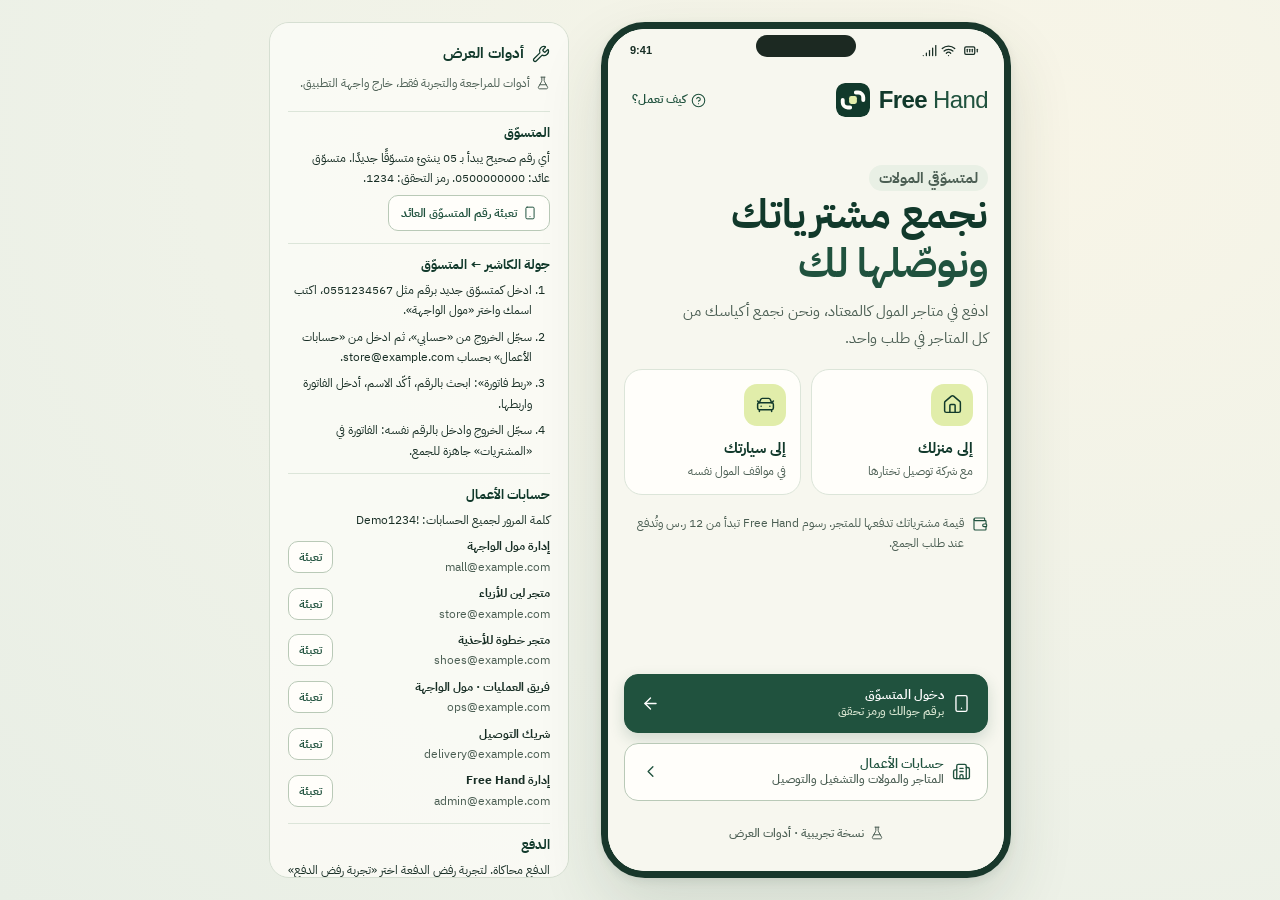
==== commit b17082d4: "Final prototype update: brand, landing, receipt linking, onboarding, admin - New Free Hand mark (cup" ====
--- a/index.html
+++ b/index.html
@@ -5,8 +5,8 @@
 <meta name="theme-color" content="#11392b"><meta name="description" content="تسوّق من المتاجر المشاركة واجمع مشترياتك في طلب واحد إلى منزلك أو موقف سيارتك.">
 <title>Free Hand | جمع وتوصيل مشتريات المول</title>
 <link rel="icon" type="image/svg+xml" href="assets/favicon.svg"><link rel="apple-touch-icon" href="assets/brand/free-hand-icon.svg">
-<link rel="stylesheet" href="fonts.css?v=8"><link rel="stylesheet" href="app.css?v=8"><link rel="stylesheet" href="unified.css?v=8"><link rel="stylesheet" href="visit.css?v=8">
-<link rel="stylesheet" href="assets/leaflet.css?v=8"><link rel="stylesheet" href="location.css?v=8"><link rel="stylesheet" href="saved-places.css?v=8"><link rel="stylesheet" href="design.css?v=8"></head>
+<link rel="stylesheet" href="fonts.css?v=13"><link rel="stylesheet" href="app.css?v=13"><link rel="stylesheet" href="unified.css?v=13"><link rel="stylesheet" href="visit.css?v=13">
+<link rel="stylesheet" href="assets/leaflet.css?v=13"><link rel="stylesheet" href="location.css?v=13"><link rel="stylesheet" href="saved-places.css?v=13"><link rel="stylesheet" href="design.css?v=13"></head>
 <body class="unified-app">
 <div id="studio">
   <header class="studio-header"><a class="studio-brand" href="#" aria-label="Free Hand"><span class="brand-symbol"><i data-lucide="shopping-bag"></i></span><strong dir="ltr">freehand</strong></a><div class="studio-heading"><span class="studio-kicker">PRODUCT EXPERIENCE / 01</span><h1>تطبيق يبدأ معك، من أول خطوة.</h1></div><span class="studio-demo"><span></span> نموذج تفاعلي للعرض فقط</span><button id="map-toggle" class="studio-icon" aria-label="فتح خريطة الصفحات"><i data-lucide="panel-right"></i></button></header>
@@ -20,6 +20,6 @@
   </div>
   <footer class="studio-footer"><span>FREE HAND / EXPERIENCE PROTOTYPE</span><span>تصميم تصوري · نوفمبر 2026</span></footer>
 </div>
-<script src="assets/lucide.min.js?v=8"></script><script src="app.js?v=8"></script><script src="customer.js?v=8"></script><script src="partners.js?v=8"></script><script src="enterprise.js?v=8"></script><script src="studio.js?v=8"></script><script src="unified.js?v=8"></script><script src="access.js?v=8"></script><script src="journey.js?v=8"></script><script src="visit.js?v=8"></script><script src="visit-work.js?v=8"></script><script src="mall-joining.js?v=8"></script><script src="assets/leaflet.js?v=8"></script><script src="address-location.js?v=8"></script><script src="saved-places.js?v=8"></script>
-<script src="design.js?v=8"></script><script src="shell.js?v=8"></script><script src="shopper.js?v=8"></script><script src="business.js?v=8"></script>
+<script src="assets/lucide.min.js?v=13"></script><script src="app.js?v=13"></script><script src="customer.js?v=13"></script><script src="partners.js?v=13"></script><script src="enterprise.js?v=13"></script><script src="studio.js?v=13"></script><script src="unified.js?v=13"></script><script src="access.js?v=13"></script><script src="journey.js?v=13"></script><script src="visit.js?v=13"></script><script src="visit-work.js?v=13"></script><script src="mall-joining.js?v=13"></script><script src="assets/leaflet.js?v=13"></script><script src="address-location.js?v=13"></script><script src="saved-places.js?v=13"></script>
+<script src="design.js?v=13"></script><script src="shell.js?v=13"></script><script src="shopper.js?v=13"></script><script src="business.js?v=13"></script>
 </body></html>
--- a/design.css
+++ b/design.css
@@ -138,7 +138,7 @@
 .fh-file input[type=file] { font-size: var(--fs-sm); padding: 10px; min-height: 0; }
 .fh-file input[type=file]::file-selector-button { border: 0; border-radius: 8px; background: var(--mint); color: var(--deep); padding: 8px 10px; margin-inline-end: 8px; font: 600 var(--fs-xs) var(--font); cursor: pointer; }
 .fh-file-name { font-weight: 600; color: var(--ink); overflow-wrap: anywhere; }
-.unified-app .a-check { display: flex; align-items: flex-start; gap: 10px; font-size: var(--fs-sm); line-height: 1.7; padding: 4px 0; }
+.unified-app .a-check { display: flex; align-items: flex-start; gap: 10px; min-height: 44px; font-size: var(--fs-sm); line-height: 1.7; padding: 8px 0; cursor: pointer; }
 .unified-app .a-check input { width: 20px; height: 20px; margin-top: 3px; accent-color: var(--green); flex: none; }
 .fh-form-section { display: grid; gap: 12px; min-width: 0; margin: 0; padding: 14px; background: var(--paper); border: 1px solid var(--line); border-radius: var(--r-lg); }
 .fh-form-section legend { display: inline-flex; align-items: center; gap: 8px; padding-inline: 6px; font-size: var(--fs-md); font-weight: 700; color: var(--deep); }
@@ -210,33 +210,98 @@
 .fh-order-row .fh-status { margin: 4px 0 0; }
 
 /* ---------- Landing ---------- */
-.fh-landing { display: flex; flex-direction: column; min-height: 100%; padding: 14px var(--s4) 16px; gap: 18px; }
-.fh-landing-top { display: flex; justify-content: space-between; align-items: center; gap: 8px; }
 .fh-brand { display: inline-flex; align-items: center; gap: 9px; }
 .fh-brand strong { color: var(--deep); font: 750 24px/1 'Segoe UI', 'Helvetica Neue', Arial, sans-serif; letter-spacing: -.6px; }
 .fh-brand strong span { font-weight: 500; color: var(--green); }
-.fh-landing-hero { margin-top: auto; }
-.fh-landing-hero h1 { font-size: clamp(32px, 10vw, 42px); font-weight: 700; line-height: 1.2; margin: 0 0 12px; color: var(--deep); }
+/* Top-aligned flow: brand, promise and options start at the top; the sign-in actions settle at the
+   bottom only when there is spare height, so short and tall phones both start with the headline. */
+.fh-landing { display: flex; flex-direction: column; min-height: 100%; padding: 10px var(--s4) 16px; gap: 18px; }
+.fh-landing-top { display: flex; justify-content: space-between; align-items: center; gap: 8px; min-height: 48px; }
+.fh-landing-hero { padding-top: clamp(0px, 2.5vh, 24px); }
+.fh-eyebrow { display: inline-flex; align-items: center; min-height: 26px; padding: 0 10px; margin: 0 0 10px; border-radius: 999px; background: var(--mint); color: var(--green); font-size: var(--fs-xs); font-weight: 700; }
+.fh-landing-hero h1 { font-size: clamp(30px, 9.2vw, 40px); font-weight: 700; line-height: 1.22; margin: 0 0 10px; color: var(--deep); }
 .fh-landing-hero h1 span { color: var(--green); }
-.fh-landing-hero p { font-size: var(--fs-md); line-height: 1.75; color: var(--muted); margin: 0; max-width: 36ch; }
-.fh-flow { display: grid; grid-template-columns: minmax(0, 1fr) 22px minmax(0, 1fr) 22px minmax(0, 1.25fr); align-items: start; gap: 2px; margin: 0; padding: 16px 10px; border-radius: var(--r-lg); background: var(--paper); border: 1px solid var(--line); }
-.fh-flow-node { display: grid; justify-items: center; gap: 8px; text-align: center; }
-.fh-flow-node > span { display: grid; place-items: center; width: 52px; height: 52px; border-radius: 16px; background: var(--mint); color: var(--green); }
-.fh-flow-node svg { width: 24px; height: 24px; }
-.fh-flow-node.is-brand > span { background: var(--deep); }
-.fh-flow-node small { font-size: var(--fs-xs); font-weight: 600; color: var(--ink); line-height: 1.45; }
-.fh-flow-line { align-self: start; margin-top: 25px; height: 2px; background: repeating-linear-gradient(to left, var(--green) 0 4px, transparent 4px 8px); opacity: .6; }
-.fh-flow-dest > span.fh-flow-pair { width: auto; padding: 0 4px; gap: 4px; display: flex; background: var(--lime); color: var(--deep); }
-.fh-flow-pair i { display: grid; place-items: center; width: 34px; height: 44px; }
-.fh-flow-pair svg { width: 22px; height: 22px; }
-.fh-landing-actions { display: grid; gap: 10px; }
-.fh-landing-actions .a-button { justify-content: flex-start; min-height: 56px; }
+.fh-landing-hero p { font-size: var(--fs-md); line-height: 1.75; color: var(--muted); margin: 0; max-width: 34ch; }
+.fh-landing-options { list-style: none; margin: 0; padding: 0; display: grid; grid-template-columns: repeat(2, minmax(0, 1fr)); gap: 10px; }
+.fh-landing-options li { display: grid; gap: 2px; padding: 14px; border-radius: var(--r-lg); background: var(--paper); border: 1px solid var(--line); }
+.fh-landing-options .fh-icon-tile { background: var(--lime); color: var(--deep); margin-bottom: 8px; }
+.fh-landing-options strong { font-size: var(--fs-md); color: var(--deep); }
+.fh-landing-options small { font-size: var(--fs-xs); color: var(--muted); line-height: 1.5; }
+.fh-landing-fee { display: flex; align-items: flex-start; gap: 8px; margin: 0; font-size: var(--fs-xs); line-height: 1.7; color: var(--muted); }
+.fh-landing-fee svg { width: 16px; height: 16px; flex: none; margin-top: 3px; color: var(--green); }
+.fh-landing-actions { margin-top: auto; display: grid; gap: 10px; padding-top: 4px; }
+.fh-landing-actions .a-button { justify-content: flex-start; min-height: 58px; }
 .fh-landing-actions .a-button > span { flex: 1; text-align: start; display: grid; }
-.fh-landing-actions .a-button small { font-size: var(--fs-xs); font-weight: 500; color: var(--muted); }
+.fh-landing-actions .a-button small { font-size: var(--fs-xs); font-weight: 500; }
+.fh-landing-actions .fh-primary small { color: #d9e6d2; }
+.fh-landing-actions .fh-secondary small { color: var(--muted); }
 .fh-landing-actions .fh-primary { box-shadow: 0 6px 15px #20523e2e; }
-.fh-prototype { align-self: center; display: inline-flex; align-items: center; gap: 6px; min-height: 40px; padding: 4px 12px; border-radius: 999px; background: transparent; font: 500 var(--fs-xs) var(--font); color: var(--muted); cursor: pointer; }
+.fh-prototype { justify-self: center; display: inline-flex; align-items: center; gap: 6px; min-height: 44px; padding: 4px 12px; border-radius: 999px; background: transparent; font: 500 var(--fs-xs) var(--font); color: var(--muted); cursor: pointer; }
 .fh-prototype:hover { background: var(--hover); }
 .fh-prototype svg { width: 14px; height: 14px; }
+.fh-landing-hero, .fh-landing-options, .fh-landing-actions { animation: fh-rise 340ms var(--ease) both; }
+.fh-landing-options { animation-delay: 60ms; }
+.fh-landing-actions { animation-delay: 120ms; }
+@media (max-height: 640px) {
+  .fh-landing { gap: 14px; }
+  .fh-landing-hero h1 { font-size: 30px; margin-bottom: 6px; }
+  .fh-landing-hero p { font-size: var(--fs-sm); }
+  .fh-eyebrow { margin-bottom: 6px; }
+  .fh-landing-options li { padding: 10px 12px; }
+  .fh-landing-options .fh-icon-tile { width: 36px; height: 36px; margin-bottom: 4px; }
+}
+
+/* How a paid receipt reaches the app: the same four steps wherever linking is explained. */
+.fh-link-flow { list-style: none; margin: 0; padding: 0; display: grid; }
+.fh-link-flow li { position: relative; display: flex; gap: 12px; align-items: flex-start; padding-bottom: 14px; }
+.fh-link-flow li:last-child { padding-bottom: 0; }
+.fh-link-flow li:not(:last-child)::before { content: ""; position: absolute; inset-inline-start: 20px; top: 44px; bottom: 4px; width: 2px; background: var(--line); }
+.fh-link-flow.is-tail { margin-top: 14px; }
+.fh-link-flow strong { display: block; font-size: var(--fs-sm); line-height: 1.6; color: var(--deep); }
+.fh-link-flow small { display: block; font-size: var(--fs-xs); line-height: 1.6; color: var(--muted); }
+.fh-link-flow small bdi { color: var(--deep); font-weight: 700; }
+.fh-number-card { display: grid; grid-template-columns: auto minmax(0, 1fr) auto; align-items: center; gap: 12px; padding: 12px 14px; border-radius: var(--r-lg); background: var(--paper); border: 1px solid var(--line); }
+.fh-number-card > div { display: grid; }
+.fh-number-card small { font-size: var(--fs-xs); color: var(--muted); line-height: 1.5; }
+.fh-number-card bdi { font-size: var(--fs-lg); font-weight: 700; color: var(--deep); justify-self: start; letter-spacing: .02em; }
+.fh-first-purchase { display: grid; gap: 10px; }
+.fh-first-purchase h2 { font-size: var(--fs-lg); margin: 0; color: var(--deep); }
+.fh-first-purchase > p { margin: 0; font-size: var(--fs-sm); color: var(--muted); }
+.fh-receipt-store > div { display: grid; }
+.fh-receipt-store small { font-size: var(--fs-xs); color: var(--muted); font-weight: 400; }
+.fh-receipt .fh-tags { justify-content: flex-start; margin-top: 4px; }
+.fh-code-card { display: grid; justify-items: center; gap: 4px; padding: 18px; border-radius: var(--r-lg); background: var(--paper); border: 1.5px dashed var(--line-strong); text-align: center; }
+.fh-code-card small { font-size: var(--fs-xs); color: var(--muted); }
+.fh-code-card strong { font: 700 26px/1.3 'Segoe UI', Consolas, monospace; letter-spacing: .08em; color: var(--deep); }
+.fh-code-card span { font-size: var(--fs-sm); color: var(--ink); }
+
+/* Cashier: confirm the shopper before linking. */
+.fh-match { display: grid; gap: 8px; padding: 12px; border-radius: var(--r); background: #fbf7e6; border: 1px solid #ecdcaa; }
+.fh-match > small { font-size: var(--fs-xs); font-weight: 700; color: var(--wait-ink); }
+.fh-match-id { display: flex; align-items: center; gap: 10px; }
+.fh-match-id > div { display: grid; }
+.fh-match-id strong { font-size: var(--fs-lg); color: var(--deep); }
+.fh-match-id bdi { font-size: var(--fs-md); font-weight: 600; color: var(--ink); justify-self: start; }
+.fh-match p { margin: 0; font-size: var(--fs-sm); line-height: 1.7; color: var(--ink); }
+.fh-match-actions { display: grid; grid-template-columns: repeat(2, minmax(0, 1fr)); gap: 8px; }
+.fh-match-actions .a-button { margin: 0; }
+
+/* Forms: what you need before you start, required/optional marking. */
+.fh-needs { padding: 12px 14px; border-radius: var(--r-lg); background: var(--paper); border: 1px solid var(--line); }
+.fh-needs h3 { display: flex; align-items: center; gap: 6px; font-size: var(--fs-sm); margin: 0 0 6px; color: var(--deep); }
+.fh-needs h3 svg { width: 17px; height: 17px; color: var(--green); }
+.fh-needs ul { list-style: none; margin: 0; padding: 0; display: grid; gap: 4px; }
+.fh-needs li, .fh-needs p { display: flex; gap: 6px; align-items: flex-start; font-size: var(--fs-xs); line-height: 1.6; margin: 0; }
+.fh-needs li svg { width: 14px; height: 14px; flex: none; margin-top: 3px; color: var(--green); }
+.fh-needs p { margin-top: 8px; padding-top: 8px; border-top: 1px dashed var(--line); font-weight: 600; color: var(--deep); }
+.fh-needs p svg { width: 15px; height: 15px; flex: none; margin-top: 2px; }
+.fh-form-note { margin: 0; font-size: var(--fs-xs); color: var(--muted); }
+.fh-optional { display: inline-block; margin-inline-start: 4px; padding: 0 6px; border-radius: 6px; background: #eceee6; color: var(--muted); font-size: 11px; font-weight: 600; vertical-align: 1px; }
+.fh-mini-steps.plain { border-top: 0; margin-top: 2px; padding-top: 0; }
+.fh-mini-steps.plain li { color: var(--ink); align-items: flex-start; line-height: 1.6; }
+.fh-mini-steps.plain li > span { background: var(--mint); color: var(--green); font-size: 11.5px; font-weight: 700; flex: none; margin-top: 1px; }
+.fh-demo-steps { margin: 0; padding-inline-start: 18px; display: grid; gap: 6px; }
+.fh-demo-steps li { display: list-item; }
 .fh-guide-steps { list-style: none; padding: 0; margin: 4px 0 14px; display: grid; gap: 14px; }
 .fh-guide-steps li { display: flex; align-items: flex-start; gap: 12px; }
 .fh-guide-steps strong { display: block; font-size: var(--fs-md); }
@@ -255,14 +320,6 @@
 .fh-steps li.current > span, .fh-steps li.done > span { background: var(--green); color: #fff; }
 
 /* ---------- Stores and purchases ---------- */
-.fh-link-card { padding: 14px; border-radius: var(--r-lg); background: var(--paper); border: 1px solid var(--line); }
-.fh-link-steps { display: grid; grid-template-columns: 1fr auto 1fr auto 1fr; align-items: center; gap: 4px; }
-.fh-link-steps > span { display: grid; justify-items: center; gap: 4px; text-align: center; }
-.fh-link-steps > span svg { width: 22px; height: 22px; color: var(--green); }
-.fh-link-steps > svg { width: 14px; height: 14px; color: var(--line-strong); }
-.fh-link-steps small { font-size: 11.5px; font-weight: 600; line-height: 1.35; }
-.fh-link-card p { margin: 10px 0 0; padding-top: 10px; border-top: 1px dashed var(--line); font-size: var(--fs-sm); color: var(--muted); text-align: center; }
-.fh-link-card p bdi { color: var(--deep); font-weight: 700; }
 .fh-search input { font-size: 16px; }
 .unified-app .fh-chips { display: flex; gap: 6px; overflow-x: auto; scrollbar-width: none; padding-bottom: 2px; }
 .unified-app .fh-chips button { flex: none; min-height: 40px; padding: 4px 14px; border-radius: 999px; font: 600 var(--fs-xs) var(--font); color: var(--ink); background: var(--paper); border: 1px solid var(--line); }
@@ -470,9 +527,9 @@
 .fh-demo p { margin: 0 0 6px; color: var(--ink); }
 .fh-demo section { padding-top: 10px; border-top: 1px solid var(--line); }
 .fh-demo ul { list-style: none; padding: 0; margin: 0; display: grid; gap: 6px; }
-.fh-demo li { display: flex; align-items: center; justify-content: space-between; gap: 8px; }
-.fh-demo li > span { display: grid; min-width: 0; }
-.fh-demo li bdi { color: var(--muted); overflow-wrap: anywhere; }
+.fh-demo ul li { display: flex; align-items: center; justify-content: space-between; gap: 8px; }
+.fh-demo ul li > span { display: grid; min-width: 0; }
+.fh-demo ul li bdi { color: var(--muted); overflow-wrap: anywhere; }
 .fh-demo-note { display: flex; gap: 6px; color: var(--muted) !important; }
 .fh-demo-note svg { width: 14px; height: 14px; flex: none; margin-top: 3px; }
 .fh-demo-btn { display: inline-flex; align-items: center; gap: 6px; min-height: 36px; padding: 4px 12px; border: 1px solid var(--line-strong); border-radius: 10px; background: var(--paper); color: var(--green); font: 600 var(--fs-xs) var(--font); cursor: pointer; flex: none; }
@@ -487,10 +544,6 @@
 .unified-app #app-screen:focus { outline: 0; }
 .unified-app #app-screen.animating { animation: fh-enter 180ms ease-out; }
 .unified-app #app-toast:not([hidden]) { animation: fh-rise 180ms ease-out; }
-.fh-landing-hero, .fh-landing-actions { animation: fh-rise 340ms var(--ease) both; }
-.fh-flow > * { animation: fh-rise 300ms var(--ease) both; }
-.fh-flow > :nth-child(2) { animation-delay: 80ms; } .fh-flow > :nth-child(3) { animation-delay: 140ms; }
-.fh-flow > :nth-child(4) { animation-delay: 200ms; } .fh-flow > :nth-child(5) { animation-delay: 260ms; }
 .unified-app #app-screen.animating .fh-steps li.current > span,
 .unified-app #app-screen.animating .fh-timeline li.current > span { animation: fh-pop 300ms cubic-bezier(.18, .75, .26, 1.24) both; }
 @keyframes fh-enter { from { opacity: .6; transform: translateY(4px); } to { opacity: 1; transform: none; } }
@@ -510,7 +563,6 @@
   .unified-app #device, .unified-app #device[data-view=web] { width: 100%; height: var(--app-h, 100dvh); min-height: 0; border: 0; border-radius: 0; box-shadow: none; }
   .unified-app #phone-app { border-radius: 0; padding-top: env(safe-area-inset-top); padding-left: env(safe-area-inset-left); padding-right: env(safe-area-inset-right); }
   .unified-app .device-notch, .unified-app #system-bar { display: none; }
-  .fh-landing { padding-bottom: max(16px, env(safe-area-inset-bottom)); }
   .unified-app #app-nav { padding-bottom: max(8px, env(safe-area-inset-bottom)); }
   .unified-app #phone-app:not(:has(#app-nav button)) #app-cta { padding-bottom: max(12px, env(safe-area-inset-bottom)); }
   body.keyboard-open .unified-app #app-nav, body.keyboard-open #app-nav { display: none; }
@@ -518,11 +570,6 @@
 }
 @media (max-width: 370px) {
   .unified-app .a-pad { padding-inline: 14px; }
-  .fh-landing { padding-inline: 14px; gap: 14px; }
-  .fh-landing-hero h1 { font-size: 30px; }
-  .fh-flow { padding: 12px 6px; }
-  .fh-flow-node > span { width: 44px; height: 44px; }
-  .fh-flow-pair i { width: 28px; height: 40px; }
   .a-grid2 { grid-template-columns: 1fr; }
   .fh-mall-chip { max-width: 128px; }
   .fh-appbar-title h1 { font-size: var(--fs-md); }
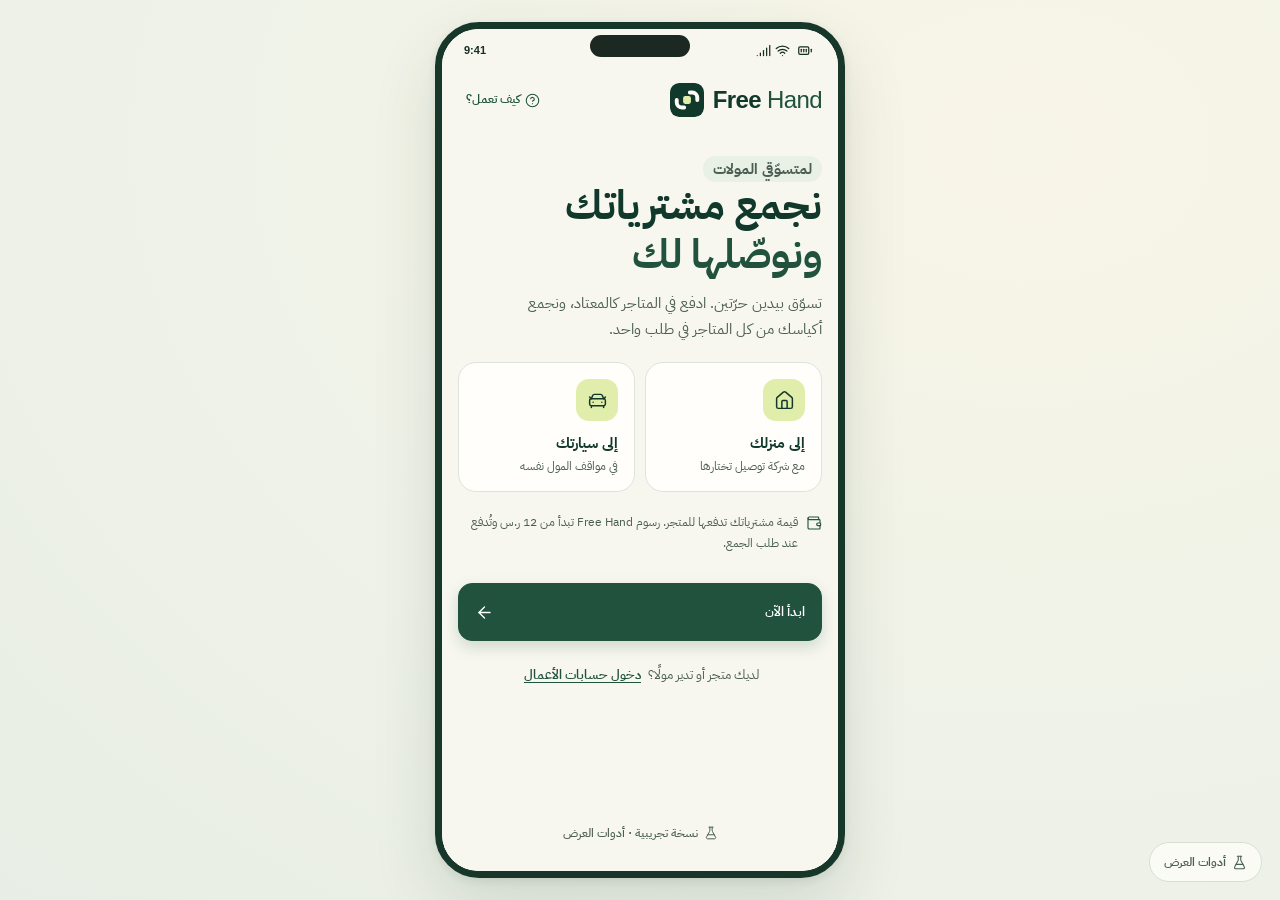
==== commit a6fd5e81: "Refinement: QR pass, receipt selection, bag readiness, staff task flow, self-test Co-Authored-By: Cl" ====
--- a/index.html
+++ b/index.html
@@ -5,8 +5,8 @@
 <meta name="theme-color" content="#11392b"><meta name="description" content="تسوّق من المتاجر المشاركة واجمع مشترياتك في طلب واحد إلى منزلك أو موقف سيارتك.">
 <title>Free Hand | جمع وتوصيل مشتريات المول</title>
 <link rel="icon" type="image/svg+xml" href="assets/favicon.svg"><link rel="apple-touch-icon" href="assets/brand/free-hand-icon.svg">
-<link rel="stylesheet" href="fonts.css?v=13"><link rel="stylesheet" href="app.css?v=13"><link rel="stylesheet" href="unified.css?v=13"><link rel="stylesheet" href="visit.css?v=13">
-<link rel="stylesheet" href="assets/leaflet.css?v=13"><link rel="stylesheet" href="location.css?v=13"><link rel="stylesheet" href="saved-places.css?v=13"><link rel="stylesheet" href="design.css?v=13"></head>
+<link rel="stylesheet" href="fonts.css?v=18"><link rel="stylesheet" href="app.css?v=18"><link rel="stylesheet" href="unified.css?v=18"><link rel="stylesheet" href="visit.css?v=18">
+<link rel="stylesheet" href="assets/leaflet.css?v=18"><link rel="stylesheet" href="location.css?v=18"><link rel="stylesheet" href="saved-places.css?v=18"><link rel="stylesheet" href="design.css?v=18"></head>
 <body class="unified-app">
 <div id="studio">
   <header class="studio-header"><a class="studio-brand" href="#" aria-label="Free Hand"><span class="brand-symbol"><i data-lucide="shopping-bag"></i></span><strong dir="ltr">freehand</strong></a><div class="studio-heading"><span class="studio-kicker">PRODUCT EXPERIENCE / 01</span><h1>تطبيق يبدأ معك، من أول خطوة.</h1></div><span class="studio-demo"><span></span> نموذج تفاعلي للعرض فقط</span><button id="map-toggle" class="studio-icon" aria-label="فتح خريطة الصفحات"><i data-lucide="panel-right"></i></button></header>
@@ -20,6 +20,6 @@
   </div>
   <footer class="studio-footer"><span>FREE HAND / EXPERIENCE PROTOTYPE</span><span>تصميم تصوري · نوفمبر 2026</span></footer>
 </div>
-<script src="assets/lucide.min.js?v=13"></script><script src="app.js?v=13"></script><script src="customer.js?v=13"></script><script src="partners.js?v=13"></script><script src="enterprise.js?v=13"></script><script src="studio.js?v=13"></script><script src="unified.js?v=13"></script><script src="access.js?v=13"></script><script src="journey.js?v=13"></script><script src="visit.js?v=13"></script><script src="visit-work.js?v=13"></script><script src="mall-joining.js?v=13"></script><script src="assets/leaflet.js?v=13"></script><script src="address-location.js?v=13"></script><script src="saved-places.js?v=13"></script>
-<script src="design.js?v=13"></script><script src="shell.js?v=13"></script><script src="shopper.js?v=13"></script><script src="business.js?v=13"></script>
+<script src="assets/lucide.min.js?v=18"></script><script src="app.js?v=18"></script><script src="customer.js?v=18"></script><script src="partners.js?v=18"></script><script src="enterprise.js?v=18"></script><script src="studio.js?v=18"></script><script src="unified.js?v=18"></script><script src="access.js?v=18"></script><script src="journey.js?v=18"></script><script src="visit.js?v=18"></script><script src="visit-work.js?v=18"></script><script src="mall-joining.js?v=18"></script><script src="assets/leaflet.js?v=18"></script><script src="address-location.js?v=18"></script><script src="saved-places.js?v=18"></script>
+<script src="assets/qrcode-generator.min.js?v=18"></script><script src="design.js?v=18"></script><script src="shell.js?v=18"></script><script src="shopper.js?v=18"></script><script src="business.js?v=18"></script>
 </body></html>
--- a/design.css
+++ b/design.css
@@ -518,6 +518,107 @@
 .fh-stop-card .a-button { margin-top: 6px; }
 .unified-app .visit-photo { border-radius: var(--r-lg); max-height: 190px; width: 100%; object-fit: cover; }
 
+/* ---------- Refinement: landing spacing, auth, home session, QR, purchases, staff tasks ---------- */
+/* Landing: content flows from the top; the primary action follows the content, and only the demo
+   link sits at the bottom, so tall screens no longer open a gap above the sign-in. */
+.fh-landing { gap: 16px; }
+.fh-landing-hero { padding-top: clamp(0px, 1.5vh, 12px); }
+.fh-landing-actions { margin-top: 6px; }
+.fh-landing > .fh-prototype { margin-top: auto; justify-self: center; align-self: center; }
+.fh-landing-actions .fh-primary { justify-content: space-between; }
+.fh-landing-business { margin: 2px 0 0; text-align: center; font-size: var(--fs-sm); color: var(--muted); }
+.fh-landing-business .a-link { min-height: 44px; }
+@media (min-height: 760px) { .fh-landing { gap: 20px; } .fh-landing-options li { padding: 16px; } }
+
+.fh-auth-head { display: grid; justify-items: start; gap: 4px; padding-top: 6px; }
+.fh-auth-head .fh-mark { margin-bottom: 10px; }
+
+/* Compact post-purchase sequence. */
+.fh-how { list-style: none; margin: 0; padding: 0; display: grid; grid-template-columns: repeat(3, minmax(0, 1fr)); gap: 6px; position: relative; }
+.fh-how::before { content: ""; position: absolute; inset-inline: 16%; top: 20px; height: 2px; background: repeating-linear-gradient(to left, var(--line-strong) 0 4px, transparent 4px 8px); }
+.fh-how li { position: relative; display: grid; justify-items: center; gap: 6px; text-align: center; }
+.fh-how li > span { display: grid; place-items: center; width: 40px; height: 40px; border-radius: 13px; background: var(--paper); border: 1px solid var(--line); color: var(--green); }
+.fh-how li:nth-child(2) > span { background: var(--deep); border-color: var(--deep); color: var(--lime); }
+.fh-how svg { width: 19px; height: 19px; }
+.fh-how small { font-size: var(--fs-xs); font-weight: 600; line-height: 1.4; color: var(--ink); }
+.fh-how li { animation: fh-rise 320ms var(--ease) both; }
+.fh-how li:nth-child(2) { animation-delay: 70ms; }
+.fh-how li:nth-child(3) { animation-delay: 140ms; }
+
+/* Home: greeting and a card that follows the shopper's state. */
+.fh-greet { margin: 0; font-size: var(--fs-lg); font-weight: 700; color: var(--deep); }
+.fh-session { display: grid; gap: 8px; padding: 14px; border-radius: var(--r-lg); background: var(--paper); border: 1px solid var(--line); }
+.fh-session > small, .fh-session .fh-row small { font-size: var(--fs-xs); color: var(--muted); font-weight: 600; }
+.fh-session h2 { margin: 0; font-size: var(--fs-lg); line-height: 1.45; color: var(--deep); }
+.fh-session p { margin: 0; font-size: var(--fs-sm); color: var(--muted); line-height: 1.7; }
+.fh-session.is-ready { background: var(--mint); border-color: #d5e2d0; }
+.fh-session.is-active { background: linear-gradient(140deg, #225540, #11392b 80%); border-color: transparent; color: #fff; }
+.fh-session.is-active h2 { color: #fff; }
+.fh-session.is-active p, .fh-session.is-active .fh-row small { color: #e3ecd9; }
+.fh-session.is-active .a-button { background: var(--lime); border-color: var(--lime); color: var(--deep); justify-self: start; }
+.fh-session.is-start .fh-how { margin: 6px 0 2px; }
+.fh-session-actions { display: flex; flex-wrap: wrap; align-items: center; gap: 8px; }
+.fh-session-actions .a-button { width: auto; }
+.fh-session .a-button.small, .fh-first-purchase .a-button.small { margin: 0; }
+
+/* App bar: the shopper's code is one tap away. */
+.fh-qr-chip { display: inline-flex; align-items: center; gap: 4px; min-height: 40px; padding: 4px 10px; border-radius: 999px; border: 1px solid var(--deep); background: var(--deep); color: var(--lime); font: 700 var(--fs-xs)/1 var(--font); cursor: pointer; flex: none; }
+.fh-qr-chip svg { width: 16px; height: 16px; }
+
+/* My code sheet. */
+.fh-pass { display: grid; justify-items: center; gap: 6px; text-align: center; }
+.fh-pass-qr { width: min(240px, 70vw); aspect-ratio: 1; padding: 10px; border-radius: var(--r-lg); background: #fff; border: 1px solid var(--line); }
+.fh-pass-qr svg { display: block; width: 100%; height: 100%; }
+.fh-pass-code { font: 700 26px/1.3 'Segoe UI', Consolas, monospace; letter-spacing: .1em; color: var(--deep); }
+.fh-pass p { margin: 0; font-size: var(--fs-sm); color: var(--ink); }
+.fh-pass small { font-size: var(--fs-xs); color: var(--muted); max-width: 34ch; line-height: 1.6; }
+#fh-pass-timer { font-variant-numeric: tabular-nums; font-weight: 700; color: var(--green); }
+
+/* Purchases: selectable receipts with bag readiness. */
+label.fh-receipt { display: grid; grid-template-columns: auto minmax(0, 1fr) auto; align-items: start; gap: 10px; cursor: pointer; }
+.fh-collect { width: 22px; height: 22px; margin-top: 3px; accent-color: var(--green); }
+.fh-collect-off { display: grid; place-items: center; width: 22px; height: 22px; margin-top: 3px; color: var(--muted); }
+.fh-collect-off svg { width: 16px; height: 16px; }
+.fh-receipt.is-off .fh-receipt-main, .fh-receipt.is-off .fh-receipt-end { opacity: .6; }
+.fh-receipt-main { display: grid; gap: 1px; min-width: 0; }
+.fh-receipt-main small svg, .fh-receipt-store small svg { width: 12px; height: 12px; vertical-align: -1px; }
+.fh-receipt-items { color: var(--ink) !important; }
+
+/* Account: phone hidden until asked for. */
+.fh-phone-row { display: grid; grid-template-columns: auto minmax(0, 1fr) auto; align-items: center; gap: 12px; min-height: 56px; padding: 8px; border-top: 1px solid var(--line); border-bottom: 1px solid var(--line); }
+.fh-phone-row > svg { width: 20px; height: 20px; color: var(--green); }
+.fh-phone-row strong { display: block; font-size: var(--fs-sm); }
+.fh-phone-row small { font-size: var(--fs-xs); color: var(--muted); }
+
+/* Tracking states. */
+.fh-track-hero.is-closed { background: linear-gradient(140deg, #4b5e53, #2d3f35 80%); }
+.fh-track-hero.is-alert .fh-icon-tile { color: #ffd8a8; }
+
+/* Staff task cards: meaningful status icons and readable detail lines. */
+.fh-icon-tile.is-alert { background: var(--wait-bg); color: var(--wait-ink); }
+.fh-task-row small svg { width: 12px; height: 12px; vertical-align: -1px; margin-inline-end: 2px; }
+.fh-task-row strong .fh-status + .fh-status { margin-inline-start: 2px; }
+.fh-assign { display: grid; grid-template-columns: auto minmax(0, 1fr) auto; align-items: center; gap: 12px; }
+.fh-assign small { display: block; font-size: var(--fs-xs); color: var(--muted); }
+.fh-assign strong { font-size: var(--fs-md); }
+.fh-assign .a-button { width: auto; margin: 0; }
+.fh-stop-card small svg { width: 12px; height: 12px; vertical-align: -1px; }
+.fh-stop-actions { display: grid; grid-template-columns: minmax(0, 1fr) auto; gap: 6px; margin-top: 6px; }
+.fh-stop-actions .a-button { margin: 0; }
+.fh-stop-card .fh-callout { margin-top: 6px; }
+
+/* Cashier scanner. */
+.fh-scan { display: grid; gap: 10px; justify-items: center; }
+.fh-scan video { width: 100%; max-height: 46vh; aspect-ratio: 1; object-fit: cover; border-radius: var(--r-lg); background: #1d2a23; }
+.fh-scan-status { margin: 0; font-size: var(--fs-sm); text-align: center; color: var(--ink); }
+.fh-scan-file { position: relative; width: auto; cursor: pointer; }
+.fh-scan-file input { position: absolute; inset: 0; opacity: 0; cursor: pointer; }
+.fh-form-section > .a-button.small { justify-self: start; width: auto; }
+@media (max-width: 370px) {
+  .fh-qr-chip span { display: none; }
+  .fh-qr-chip { padding: 4px 9px; }
+}
+
 /* ---------- Demo tools (outside the product) ---------- */
 #demo-tools { display: none; width: 300px; max-height: calc(100dvh - 44px); overflow-y: auto; padding: 18px; border: 1px solid #d6dfd2; border-radius: 20px; background: #fbfbf5e6; color: var(--ink); font-family: var(--font); align-self: center; }
 #demo-tools h2 { display: flex; align-items: center; gap: 8px; font-size: var(--fs-md); margin: 0 0 6px; color: var(--deep); }
@@ -537,7 +638,13 @@
 .fh-demo-btn.small { min-height: 32px; padding: 2px 10px; }
 .fh-demo-btn.danger { color: var(--error-ink); }
 .fh-demo-btn svg { width: 14px; height: 14px; }
-@media (min-width: 1100px) { #demo-tools { display: block; } }
+#demo-tools-toggle { display: none; }
+@media (min-width: 1100px) {
+  #demo-tools:not([hidden]) { display: block; }
+  #demo-tools-toggle { display: inline-flex; align-items: center; gap: 6px; position: fixed; inset-block-end: 18px; inset-inline-start: 18px; min-height: 40px; padding: 6px 14px; border: 1px solid #d6dfd2; border-radius: 999px; background: #fbfbf5; color: var(--muted); font: 600 var(--fs-xs) var(--font); cursor: pointer; z-index: 5; }
+  #demo-tools-toggle:hover { color: var(--deep); border-color: var(--line-strong); }
+  #demo-tools-toggle svg { width: 15px; height: 15px; }
+}
 
 /* ---------- Focus, motion ---------- */
 .unified-app :focus-visible { outline: 3px solid #628045; outline-offset: 2px; }
